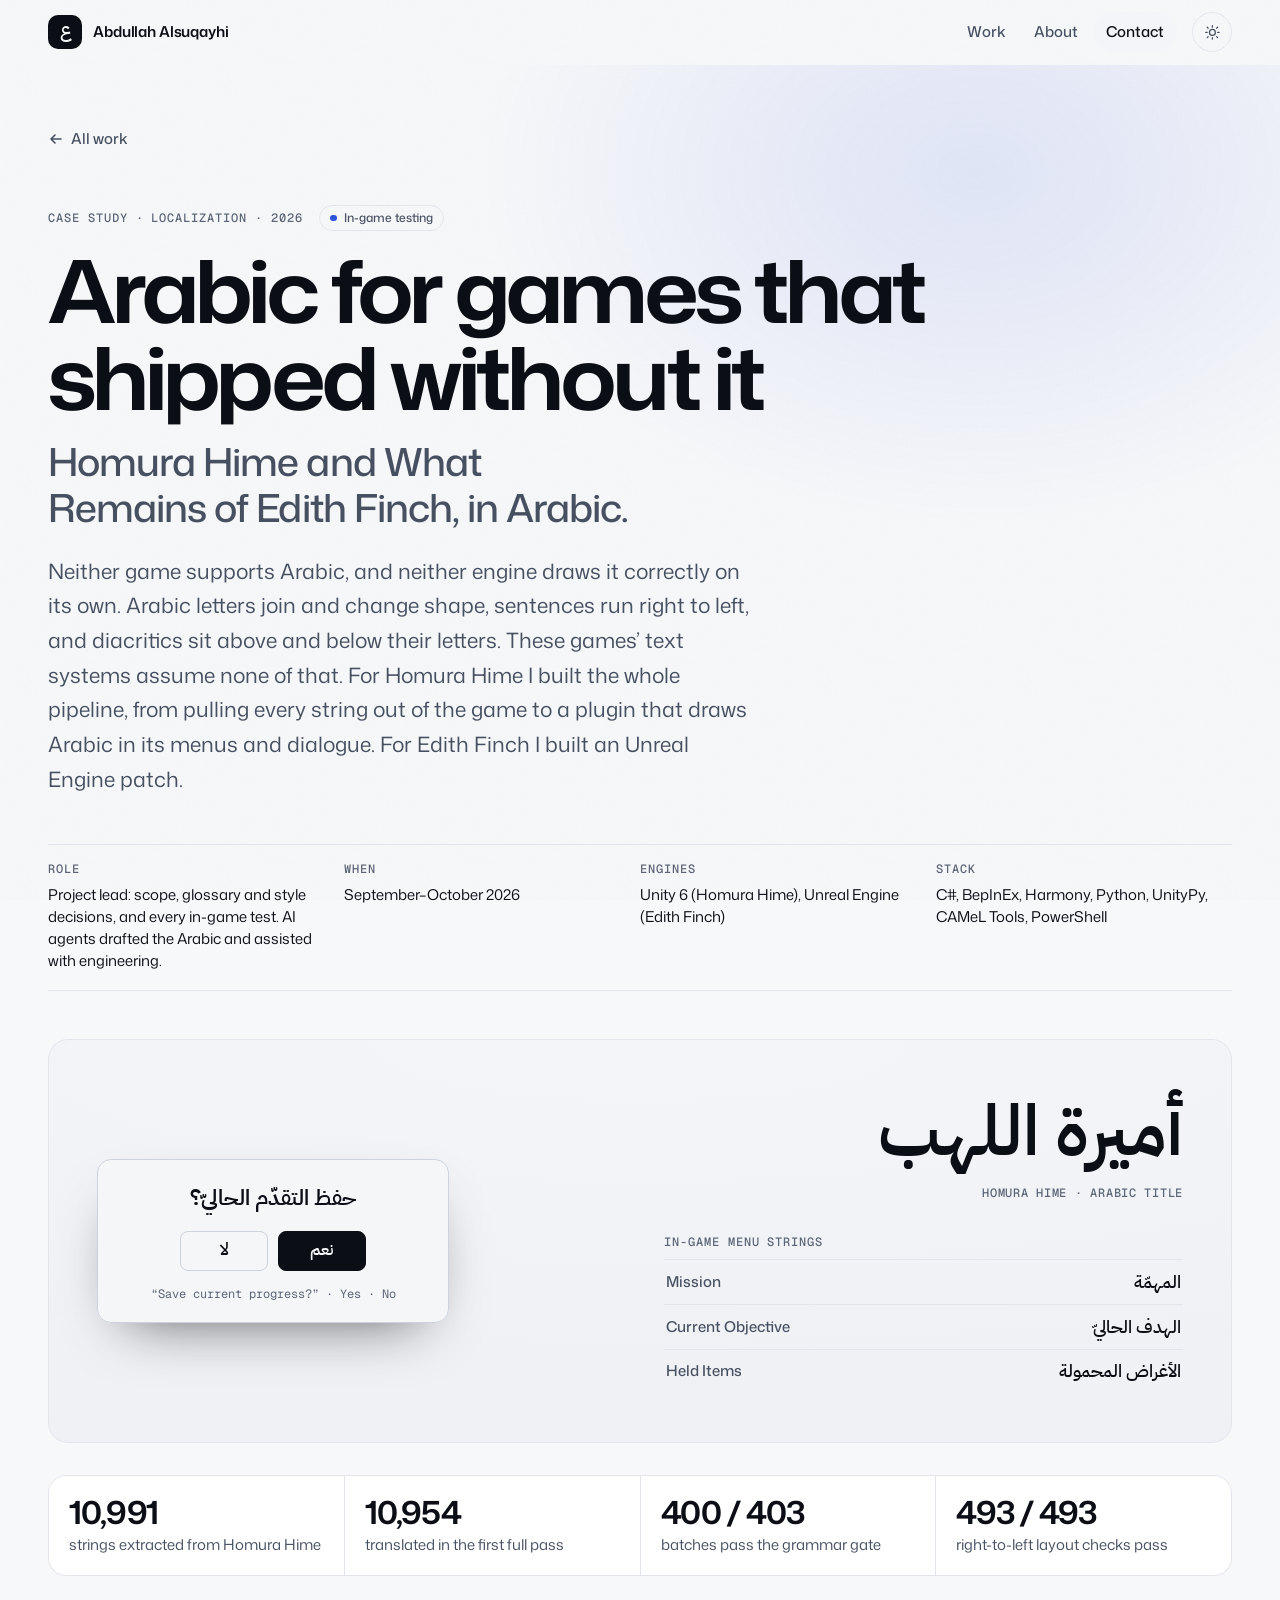
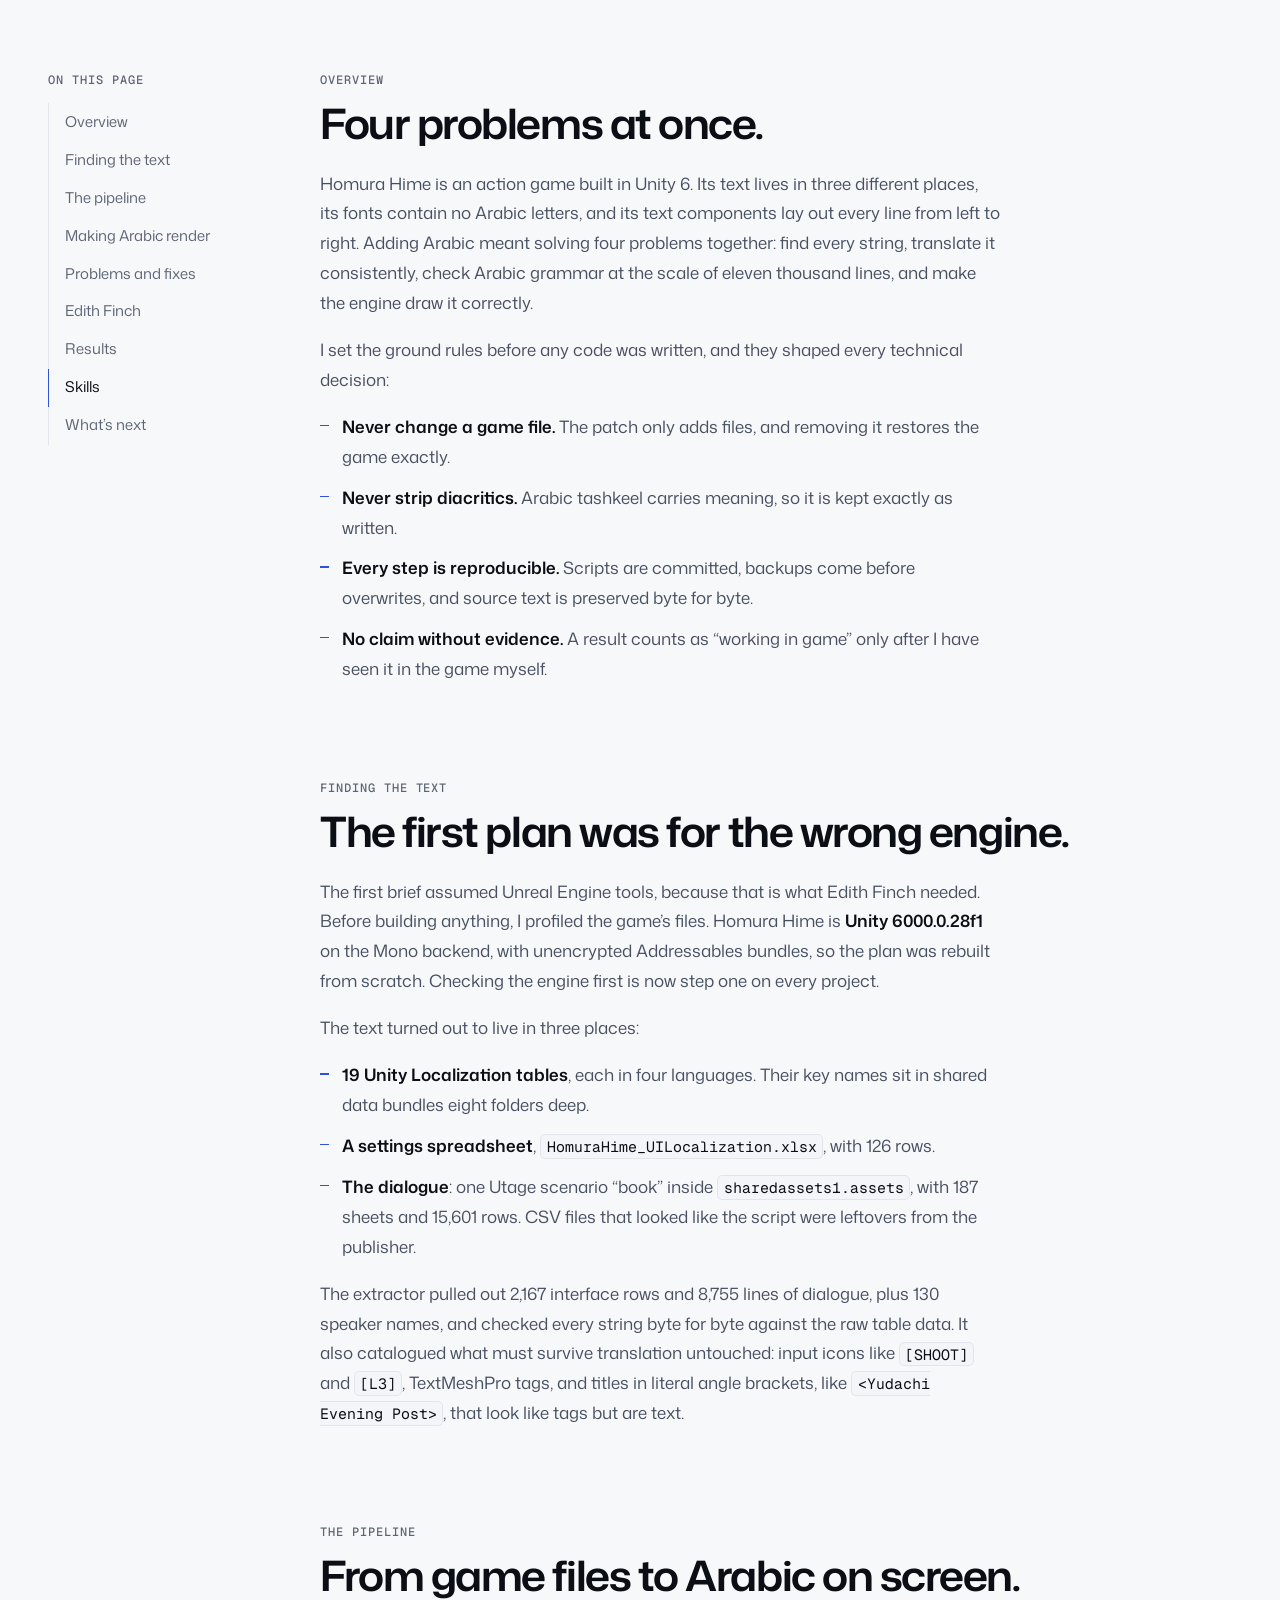
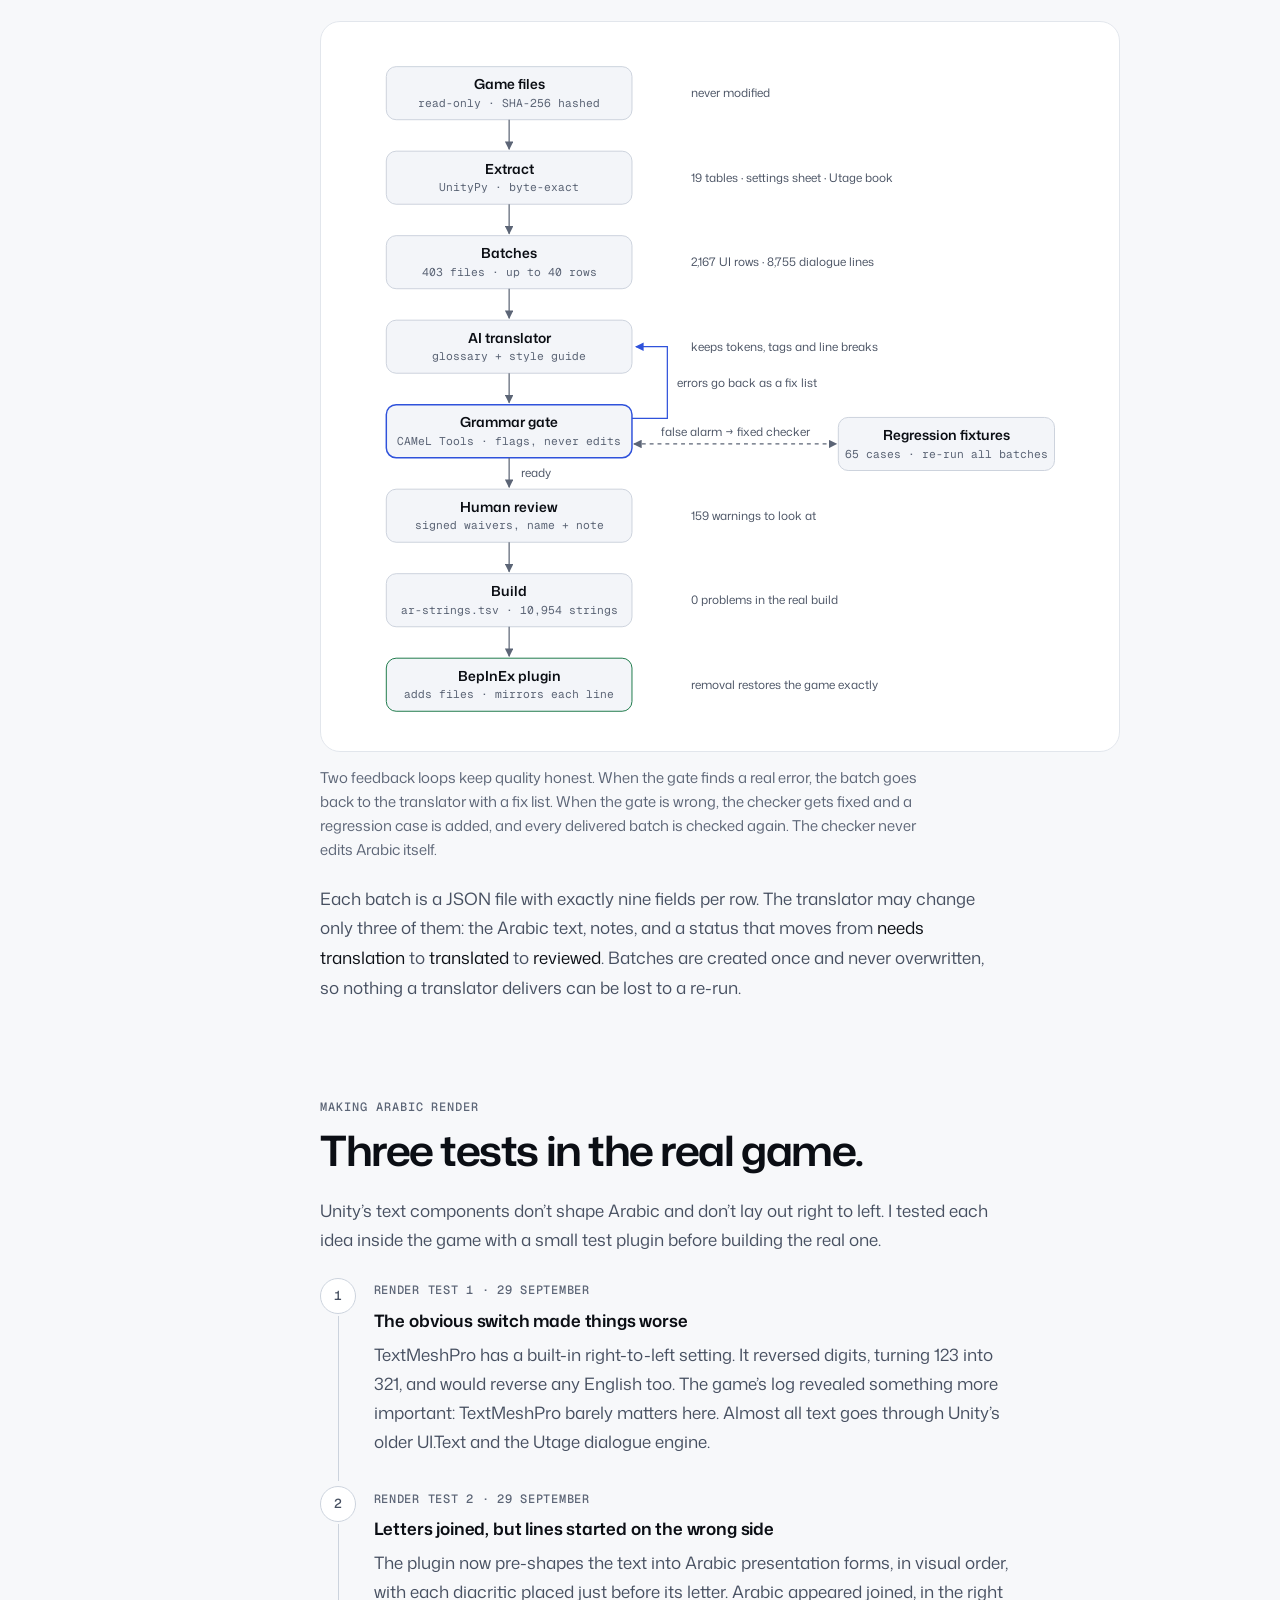
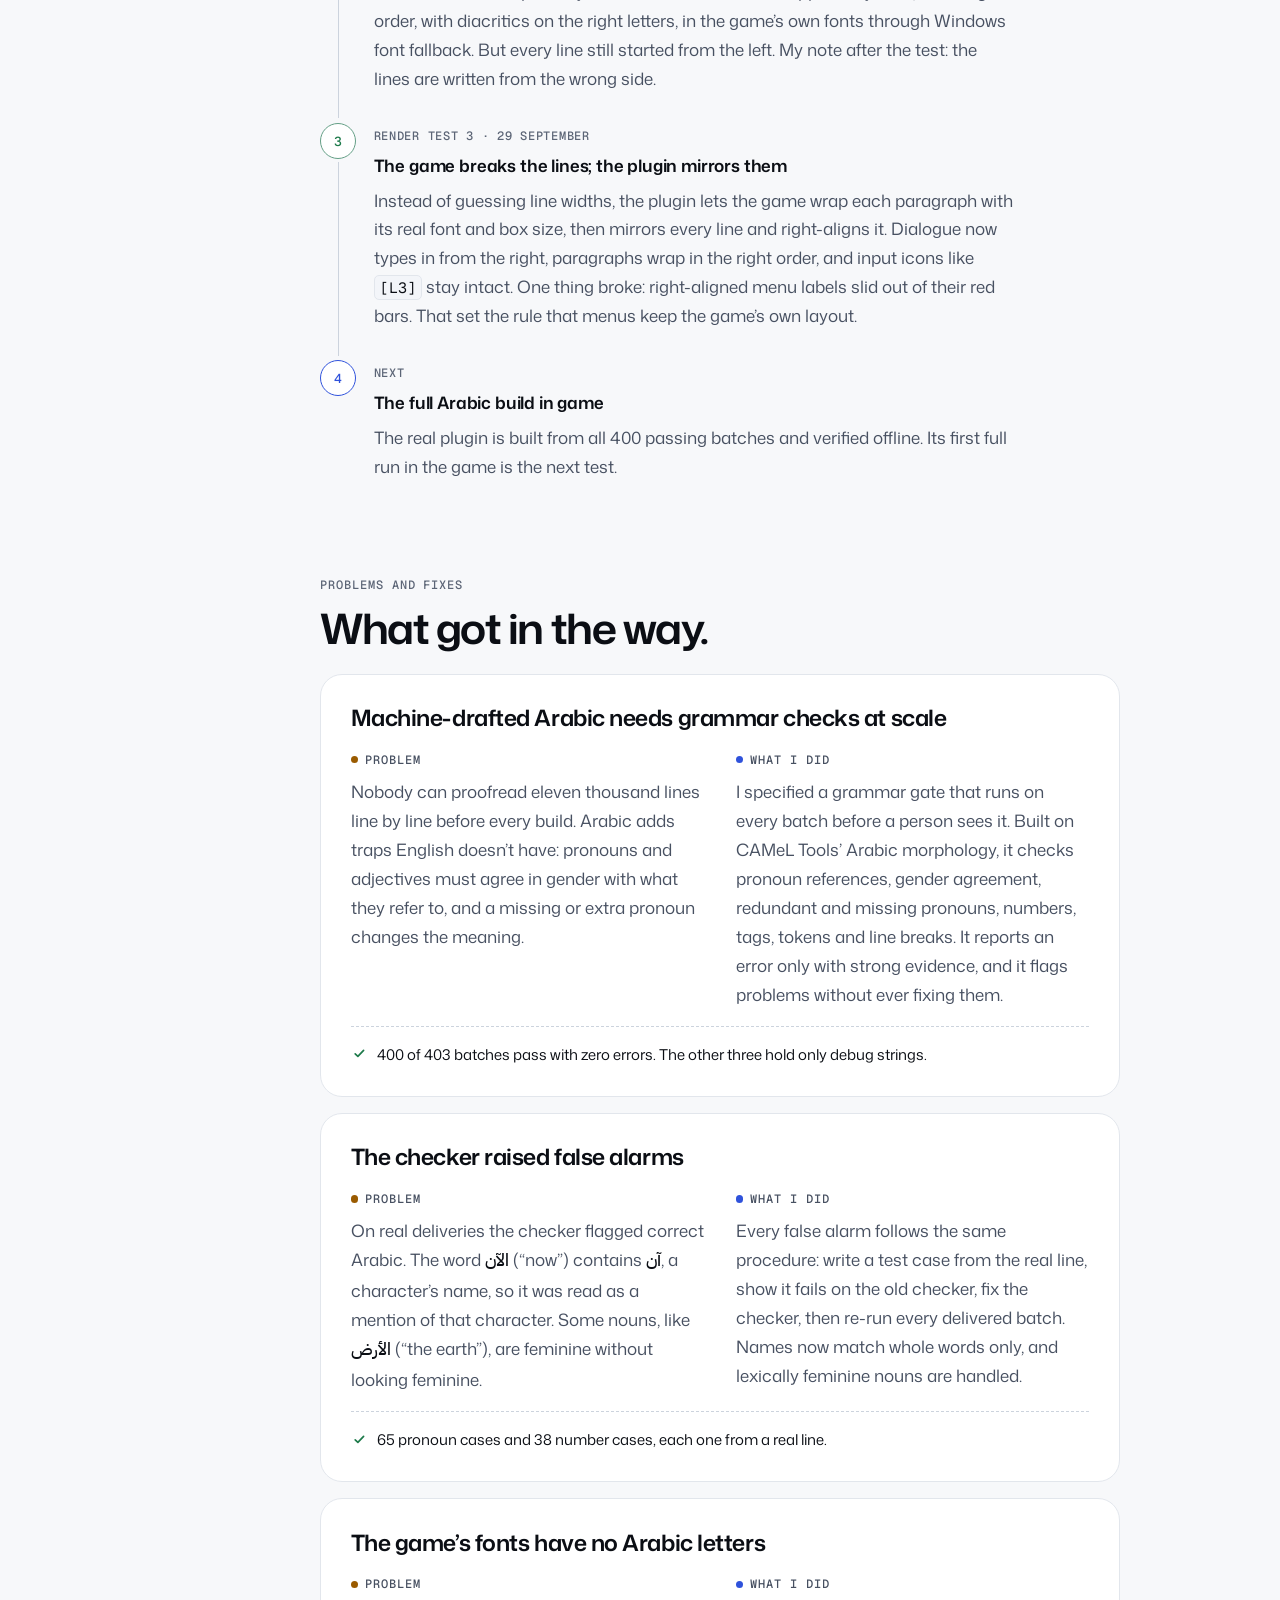
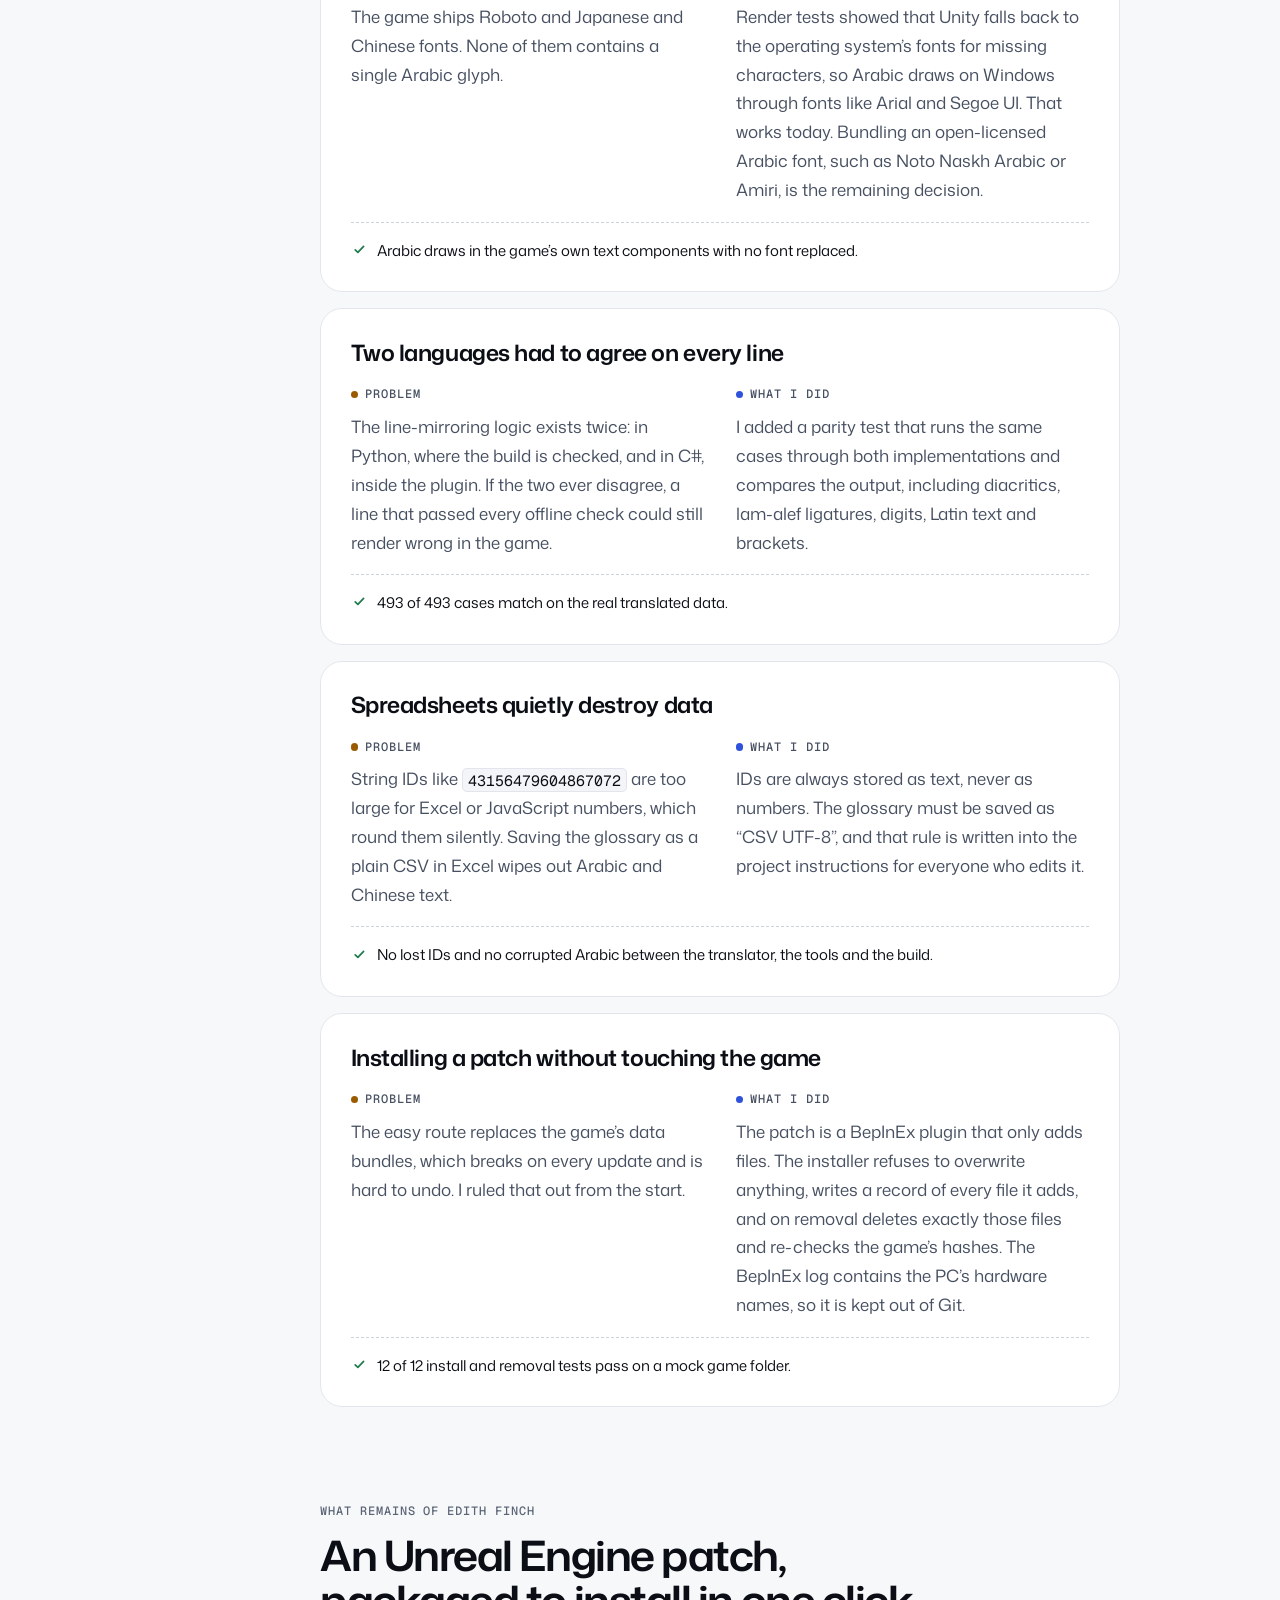
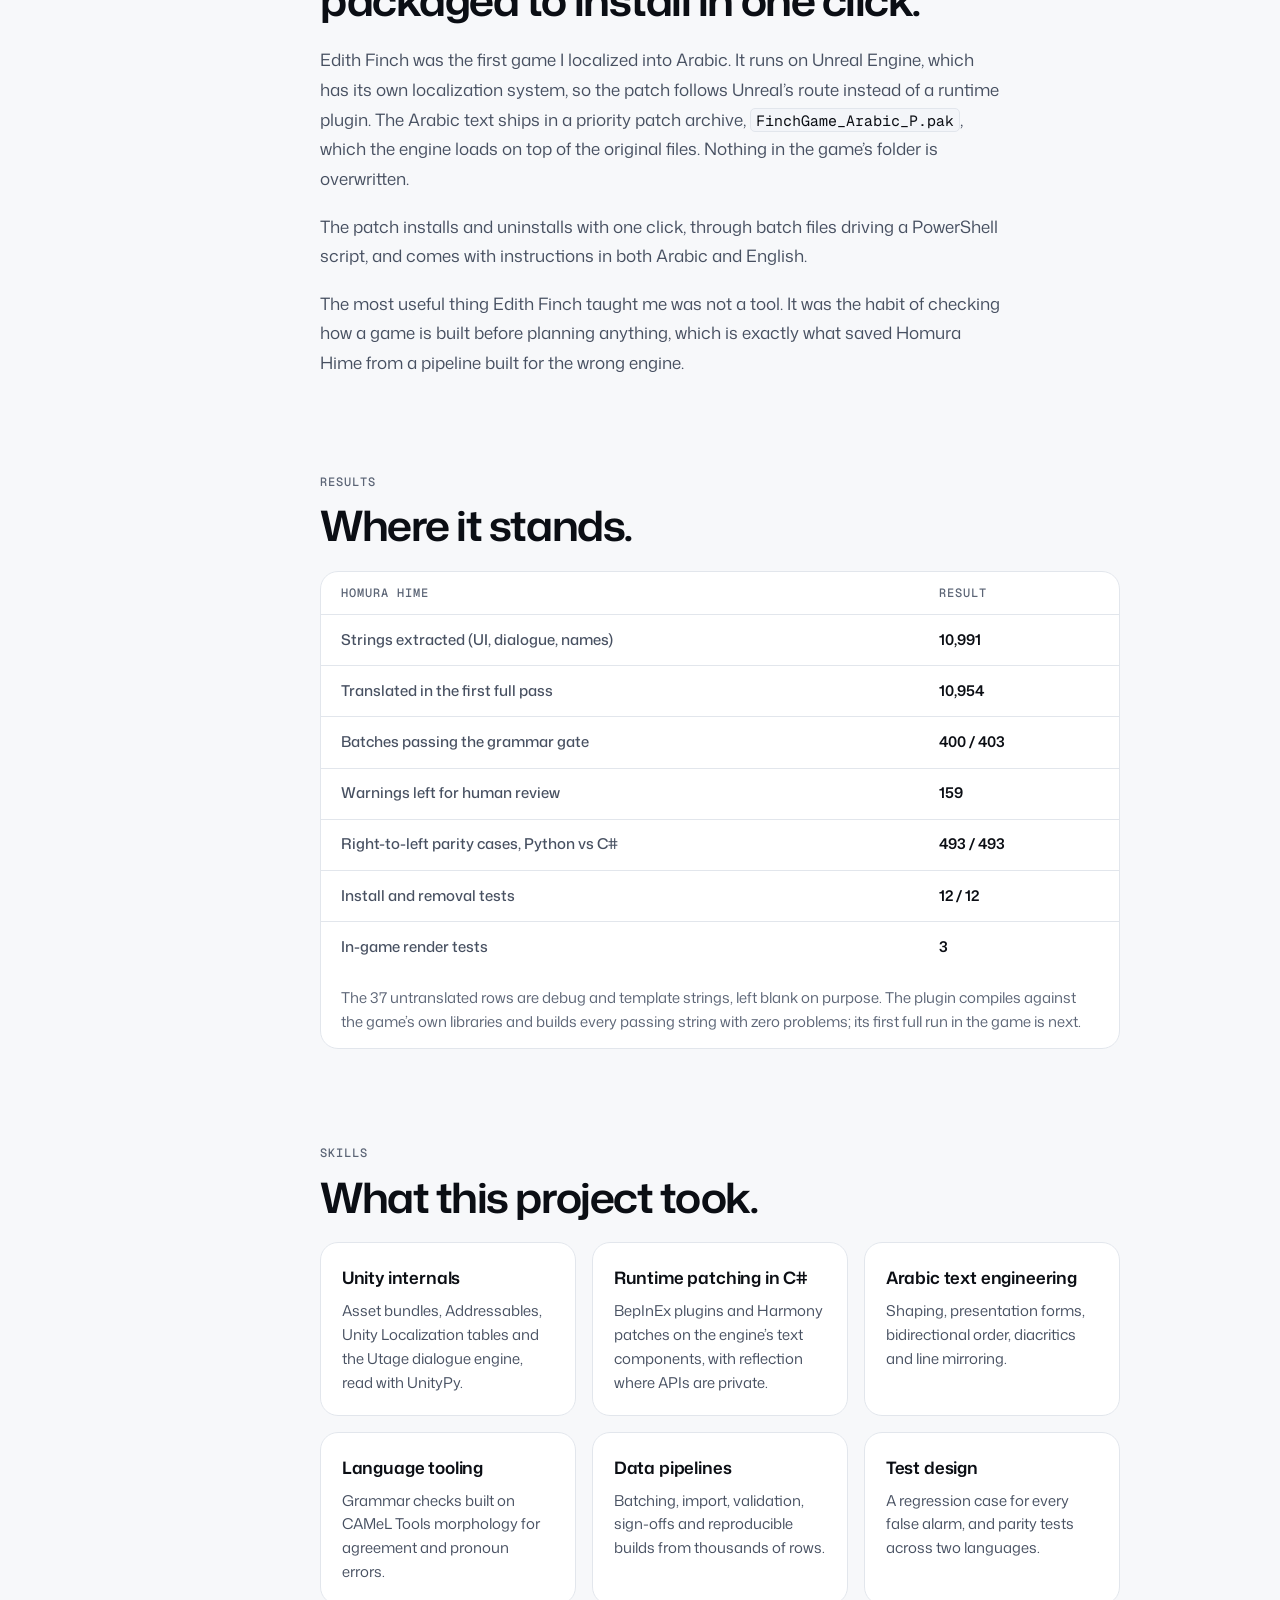
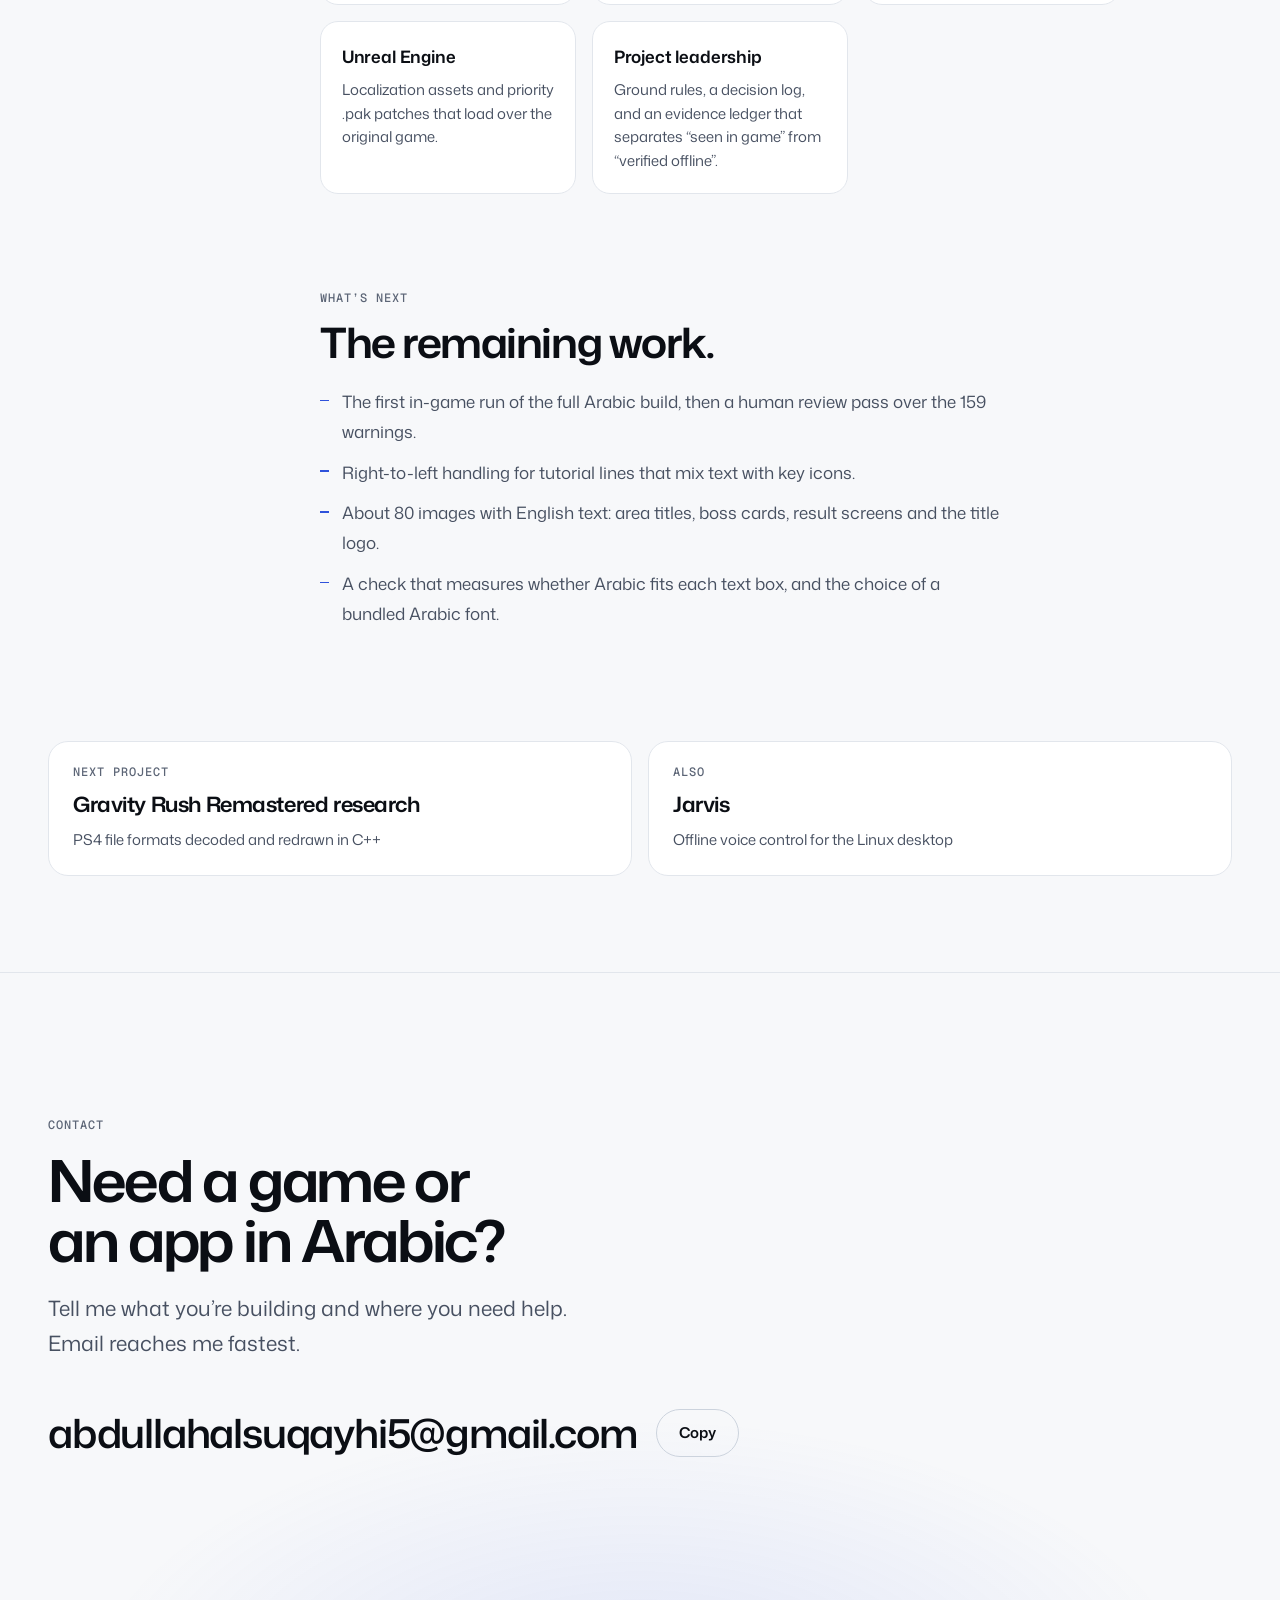
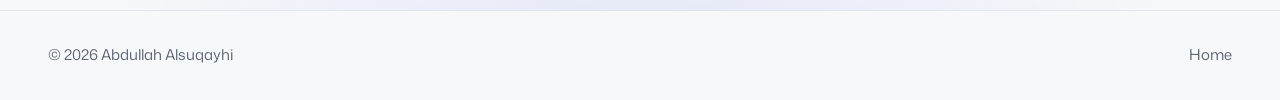
==== arabic-localization/index.html @ 67ed490a "Add case-study pages and shared assets Full case studies for Jarvis, Arabic localization (Homura Him" ====
<!doctype html>
<html lang="en">
<head>
<meta charset="utf-8">
<meta name="viewport" content="width=device-width, initial-scale=1, viewport-fit=cover">
<title>Arabic Game Localization · Abdullah Alsuqayhi</title>
<meta name="description" content="Case study: adding Arabic to Homura Hime (Unity 6) and What Remains of Edith Finch (Unreal Engine). Extraction, an Arabic grammar checker, right-to-left rendering and safe installers.">
<link rel="canonical" href="https://abdullaho21.github.io/arabic-localization/">
<meta property="og:type" content="article">
<meta property="og:site_name" content="Abdullah Alsuqayhi">
<meta property="og:url" content="https://abdullaho21.github.io/arabic-localization/">
<meta property="og:title" content="Arabic for games that shipped without it">
<meta property="og:description" content="A case study by Abdullah Alsuqayhi: 10,991 strings, an Arabic grammar gate, and three in-game render tests to make Unity draw Arabic right.">
<meta property="og:image" content="https://abdullaho21.github.io/assets/og.png">
<meta name="twitter:card" content="summary_large_image">
<meta name="color-scheme" content="dark light">
<meta name="theme-color" content="#08090c" media="(prefers-color-scheme: dark)">
<meta name="theme-color" content="#f7f8fa" media="(prefers-color-scheme: light)">
<link rel="icon" href="../assets/favicon.png" type="image/png" sizes="64x64">
<link rel="apple-touch-icon" href="../assets/apple-touch-icon.png">
<script>try{var t=localStorage.getItem("theme");if(t==="light"||t==="dark")document.documentElement.dataset.theme=t}catch(e){}document.documentElement.classList.add("js");if(!matchMedia("(prefers-reduced-motion: reduce)").matches)document.documentElement.classList.add("motion")</script>
<link rel="preconnect" href="https://fonts.googleapis.com">
<link rel="preconnect" href="https://fonts.gstatic.com" crossorigin>
<link rel="stylesheet" href="https://fonts.googleapis.com/css2?family=Mona+Sans:wdth,wght@100..112,400..700&family=Geist+Mono:wght@400..500&family=IBM+Plex+Sans+Arabic:wght@500;600&display=swap">
<link rel="stylesheet" href="../assets/site.css">
<script src="../assets/site.js" defer></script>
</head>
<body>
<a class="skip" href="#main">Skip to content</a>

<header class="nav" id="nav">
  <div class="wrap nav-in">
    <a class="brand" href="../" aria-label="Abdullah Alsuqayhi, home"><span class="mark" aria-hidden="true">ع</span><span class="brand-name">Abdullah Alsuqayhi</span></a>
    <nav aria-label="Primary">
      <ul class="nav-links">
        <li><a href="../#work">Work</a></li>
        <li><a href="../#about">About</a></li>
        <li><a href="#contact">Contact</a></li>
      </ul>
    </nav>
    <button class="icon-btn" id="theme" type="button" aria-label="Switch theme">
      <svg class="moon" viewBox="0 0 24 24" aria-hidden="true"><path fill="none" stroke="currentColor" stroke-width="1.8" stroke-linecap="round" stroke-linejoin="round" d="M20.5 14.2A8.5 8.5 0 0 1 9.8 3.5a8.5 8.5 0 1 0 10.7 10.7z"/></svg>
      <svg class="sun" viewBox="0 0 24 24" aria-hidden="true"><g fill="none" stroke="currentColor" stroke-width="1.8" stroke-linecap="round"><circle cx="12" cy="12" r="4.2"/><path d="M12 2.5v2M12 19.5v2M4.6 4.6l1.4 1.4M18 18l1.4 1.4M2.5 12h2M19.5 12h2M4.6 19.4 6 18M18 6l1.4-1.4"/></g></svg>
    </button>
  </div>
</header>

<main id="main" tabindex="-1">
  <article>
    <header class="cs-hero">
      <div class="wrap">
        <a class="back rise" style="--d:0" href="../#work"><svg viewBox="0 0 16 16" aria-hidden="true"><path fill="none" stroke="currentColor" stroke-width="1.6" stroke-linecap="round" stroke-linejoin="round" d="M13 8H3M7 4 3 8l4 4"/></svg>All work</a>
        <div class="cs-kicker rise" style="--d:1"><p class="eyebrow">Case study · Localization · 2026</p><span class="status testing"><i></i>In-game testing</span></div>
        <h1 class="rise" style="--d:1">Arabic for games that shipped without it</h1>
        <p class="cs-sub rise" style="--d:2">Homura Hime and What Remains of Edith Finch, in Arabic.</p>
        <p class="cs-lede rise" style="--d:3">Neither game supports Arabic, and neither engine draws it correctly on its own. Arabic letters join and change shape, sentences run right to left, and diacritics sit above and below their letters. These games’ text systems assume none of that. For Homura Hime I built the whole pipeline, from pulling every string out of the game to a plugin that draws Arabic in its menus and dialogue. For Edith Finch I built an Unreal Engine patch.</p>
        <dl class="cs-meta rise" style="--d:4">
          <div><dt class="eyebrow">Role</dt><dd>Project lead: scope, glossary and style decisions, and every in-game test. AI agents drafted the Arabic and assisted with engineering.</dd></div>
          <div><dt class="eyebrow">When</dt><dd>September–October 2026</dd></div>
          <div><dt class="eyebrow">Engines</dt><dd>Unity 6 (Homura Hime), Unreal Engine (Edith Finch)</dd></div>
          <div><dt class="eyebrow">Stack</dt><dd>C#, BepInEx, Harmony, Python, UnityPy, CAMeL Tools, PowerShell</dd></div>
        </dl>
      </div>
    </header>

    <div class="wrap cs-visual reveal">
      <div class="media media-ar">
        <div class="ar-title">
          <p class="ar" lang="ar" dir="rtl">أميرة اللهب</p>
          <p class="en">Homura Hime · Arabic title</p>
        </div>
        <div class="dialog">
          <p class="q" lang="ar" dir="rtl">حفظ التقدّم الحاليّ؟</p>
          <div class="btns" lang="ar" dir="rtl"><span>نعم</span><span>لا</span></div>
          <p class="src">“Save current progress?” · Yes · No</p>
        </div>
        <table class="pairs">
          <caption>In-game menu strings</caption>
          <tbody>
            <tr><th scope="row">Mission</th><td lang="ar" dir="rtl">المهمّة</td></tr>
            <tr><th scope="row">Current Objective</th><td lang="ar" dir="rtl">الهدف الحاليّ</td></tr>
            <tr><th scope="row">Held Items</th><td lang="ar" dir="rtl">الأغراض المحمولة</td></tr>
          </tbody>
        </table>
      </div>
      <div class="kpis">
        <div><b>10,991</b><span>strings extracted from Homura Hime</span></div>
        <div><b>10,954</b><span>translated in the first full pass</span></div>
        <div><b>400 / 403</b><span>batches pass the grammar gate</span></div>
        <div><b>493 / 493</b><span>right-to-left layout checks pass</span></div>
      </div>
    </div>

    <div class="wrap cs-layout">
      <nav class="toc" aria-label="On this page">
        <p class="eyebrow">On this page</p>
        <ol>
          <li><a href="#overview">Overview</a></li>
          <li><a href="#text">Finding the text</a></li>
          <li><a href="#pipeline">The pipeline</a></li>
          <li><a href="#rendering">Making Arabic render</a></li>
          <li><a href="#problems">Problems and fixes</a></li>
          <li><a href="#edith-finch">Edith Finch</a></li>
          <li><a href="#results">Results</a></li>
          <li><a href="#skills">Skills</a></li>
          <li><a href="#next">What’s next</a></li>
        </ol>
      </nav>

      <div class="cs-content">
        <section class="cs-section reveal" id="overview" aria-labelledby="overview-h">
          <p class="eyebrow">Overview</p>
          <h2 id="overview-h">Four problems at once.</h2>
          <div class="prose">
            <p>Homura Hime is an action game built in Unity 6. Its text lives in three different places, its fonts contain no Arabic letters, and its text components lay out every line from left to right. Adding Arabic meant solving four problems together: find every string, translate it consistently, check Arabic grammar at the scale of eleven thousand lines, and make the engine draw it correctly.</p>
            <p>I set the ground rules before any code was written, and they shaped every technical decision:</p>
            <ul class="points">
              <li><strong>Never change a game file.</strong> The patch only adds files, and removing it restores the game exactly.</li>
              <li><strong>Never strip diacritics.</strong> Arabic tashkeel carries meaning, so it is kept exactly as written.</li>
              <li><strong>Every step is reproducible.</strong> Scripts are committed, backups come before overwrites, and source text is preserved byte for byte.</li>
              <li><strong>No claim without evidence.</strong> A result counts as “working in game” only after I have seen it in the game myself.</li>
            </ul>
          </div>
        </section>

        <section class="cs-section reveal" id="text" aria-labelledby="text-h">
          <p class="eyebrow">Finding the text</p>
          <h2 id="text-h">The first plan was for the wrong engine.</h2>
          <div class="prose">
            <p>The first brief assumed Unreal Engine tools, because that is what Edith Finch needed. Before building anything, I profiled the game’s files. Homura Hime is <strong>Unity 6000.0.28f1</strong> on the Mono backend, with unencrypted Addressables bundles, so the plan was rebuilt from scratch. Checking the engine first is now step one on every project.</p>
            <p>The text turned out to live in three places:</p>
            <ul class="points">
              <li><strong>19 Unity Localization tables</strong>, each in four languages. Their key names sit in shared data bundles eight folders deep.</li>
              <li><strong>A settings spreadsheet</strong>, <code>HomuraHime_UILocalization.xlsx</code>, with 126 rows.</li>
              <li><strong>The dialogue</strong>: one Utage scenario “book” inside <code>sharedassets1.assets</code>, with 187 sheets and 15,601 rows. CSV files that looked like the script were leftovers from the publisher.</li>
            </ul>
            <p>The extractor pulled out 2,167 interface rows and 8,755 lines of dialogue, plus 130 speaker names, and checked every string byte for byte against the raw table data. It also catalogued what must survive translation untouched: input icons like <code>[SHOOT]</code> and <code>[L3]</code>, TextMeshPro tags, and titles in literal angle brackets, like <code>&lt;Yudachi Evening Post&gt;</code>, that look like tags but are text.</p>
          </div>
        </section>

        <section class="cs-section reveal" id="pipeline" aria-labelledby="pipeline-h">
          <p class="eyebrow">The pipeline</p>
          <h2 id="pipeline-h">From game files to Arabic on screen.</h2>
          <figure class="diagram">
            <div class="diagram-box">
              <svg viewBox="0 0 760 690" role="img" aria-label="Localization pipeline. Read-only game files are extracted into 403 batches. An AI translator drafts the Arabic, then a grammar gate checks every batch. Errors go back to the translator as a fix list, and checker false alarms become new test fixtures. Batches that pass go to human review, then into the build, and a BepInEx plugin draws them in game without changing any game file.">
                <defs><marker id="loc-ah" viewBox="0 0 10 10" refX="9" refY="5" markerWidth="7" markerHeight="7" orient="auto-start-reverse"><path d="M0 0L10 5L0 10z" class="dg-head"/></marker><marker id="loc-ahh" viewBox="0 0 10 10" refX="9" refY="5" markerWidth="7" markerHeight="7" orient="auto-start-reverse"><path d="M0 0L10 5L0 10z" class="dg-head hot"/></marker></defs>

                <rect class="dg-box" x="40" y="20" width="250" height="54" rx="10"/>
                <text class="dg-t" x="165" y="43" text-anchor="middle">Game files</text>
                <text class="dg-s" x="165" y="61" text-anchor="middle">read-only · SHA-256 hashed</text>
                <text class="dg-l" x="350" y="51">never modified</text>
                <line class="dg-a" x1="165" y1="74" x2="165" y2="104" marker-end="url(#loc-ah)"/>

                <rect class="dg-box" x="40" y="106" width="250" height="54" rx="10"/>
                <text class="dg-t" x="165" y="129" text-anchor="middle">Extract</text>
                <text class="dg-s" x="165" y="147" text-anchor="middle">UnityPy · byte-exact</text>
                <text class="dg-l" x="350" y="137">19 tables · settings sheet · Utage book</text>
                <line class="dg-a" x1="165" y1="160" x2="165" y2="190" marker-end="url(#loc-ah)"/>

                <rect class="dg-box" x="40" y="192" width="250" height="54" rx="10"/>
                <text class="dg-t" x="165" y="215" text-anchor="middle">Batches</text>
                <text class="dg-s" x="165" y="233" text-anchor="middle">403 files · up to 40 rows</text>
                <text class="dg-l" x="350" y="223">2,167 UI rows · 8,755 dialogue lines</text>
                <line class="dg-a" x1="165" y1="246" x2="165" y2="276" marker-end="url(#loc-ah)"/>

                <rect class="dg-box" x="40" y="278" width="250" height="54" rx="10"/>
                <text class="dg-t" x="165" y="301" text-anchor="middle">AI translator</text>
                <text class="dg-s" x="165" y="319" text-anchor="middle">glossary + style guide</text>
                <text class="dg-l" x="350" y="309">keeps tokens, tags and line breaks</text>
                <line class="dg-a" x1="165" y1="332" x2="165" y2="362" marker-end="url(#loc-ah)"/>

                <rect class="dg-box hot" x="40" y="364" width="250" height="54" rx="10"/>
                <text class="dg-t" x="165" y="387" text-anchor="middle">Grammar gate</text>
                <text class="dg-s" x="165" y="405" text-anchor="middle">CAMeL Tools · flags, never edits</text>

                <path class="dg-a hot" d="M290 378H326V305H294" marker-end="url(#loc-ahh)"/>
                <text class="dg-l" x="336" y="346">errors go back as a fix list</text>

                <line class="dg-a dash" x1="292" y1="404" x2="498" y2="404" marker-start="url(#loc-ah)" marker-end="url(#loc-ah)"/>
                <text class="dg-l" x="395" y="396" text-anchor="middle">false alarm → fixed checker</text>
                <rect class="dg-box" x="500" y="377" width="220" height="54" rx="10"/>
                <text class="dg-t" x="610" y="400" text-anchor="middle">Regression fixtures</text>
                <text class="dg-s" x="610" y="418" text-anchor="middle">65 cases · re-run all batches</text>

                <line class="dg-a" x1="165" y1="418" x2="165" y2="448" marker-end="url(#loc-ah)"/>
                <text class="dg-l" x="177" y="438">ready</text>

                <rect class="dg-box" x="40" y="450" width="250" height="54" rx="10"/>
                <text class="dg-t" x="165" y="473" text-anchor="middle">Human review</text>
                <text class="dg-s" x="165" y="491" text-anchor="middle">signed waivers, name + note</text>
                <text class="dg-l" x="350" y="481">159 warnings to look at</text>
                <line class="dg-a" x1="165" y1="504" x2="165" y2="534" marker-end="url(#loc-ah)"/>

                <rect class="dg-box" x="40" y="536" width="250" height="54" rx="10"/>
                <text class="dg-t" x="165" y="559" text-anchor="middle">Build</text>
                <text class="dg-s" x="165" y="577" text-anchor="middle">ar-strings.tsv · 10,954 strings</text>
                <text class="dg-l" x="350" y="567">0 problems in the real build</text>
                <line class="dg-a" x1="165" y1="590" x2="165" y2="620" marker-end="url(#loc-ah)"/>

                <rect class="dg-box safe" x="40" y="622" width="250" height="54" rx="10"/>
                <text class="dg-t" x="165" y="645" text-anchor="middle">BepInEx plugin</text>
                <text class="dg-s" x="165" y="663" text-anchor="middle">adds files · mirrors each line</text>
                <text class="dg-l" x="350" y="653">removal restores the game exactly</text>
              </svg>
            </div>
            <figcaption>Two feedback loops keep quality honest. When the gate finds a real error, the batch goes back to the translator with a fix list. When the gate is wrong, the checker gets fixed and a regression case is added, and every delivered batch is checked again. The checker never edits Arabic itself.</figcaption>
          </figure>
          <div class="prose">
            <p>Each batch is a JSON file with exactly nine fields per row. The translator may change only three of them: the Arabic text, notes, and a status that moves from <em>needs translation</em> to <em>translated</em> to <em>reviewed</em>. Batches are created once and never overwritten, so nothing a translator delivers can be lost to a re-run.</p>
          </div>
        </section>

        <section class="cs-section reveal" id="rendering" aria-labelledby="rendering-h">
          <p class="eyebrow">Making Arabic render</p>
          <h2 id="rendering-h">Three tests in the real game.</h2>
          <div class="prose">
            <p>Unity’s text components don’t shape Arabic and don’t lay out right to left. I tested each idea inside the game with a small test plugin before building the real one.</p>
          </div>
          <ol class="steps">
            <li class="step">
              <span class="step-n" aria-hidden="true">1</span>
              <div class="step-body">
                <p class="when">Render test 1 · 29 September</p>
                <h3>The obvious switch made things worse</h3>
                <p>TextMeshPro has a built-in right-to-left setting. It reversed digits, turning 123 into 321, and would reverse any English too. The game’s log revealed something more important: TextMeshPro barely matters here. Almost all text goes through Unity’s older UI.Text and the Utage dialogue engine.</p>
              </div>
            </li>
            <li class="step">
              <span class="step-n" aria-hidden="true">2</span>
              <div class="step-body">
                <p class="when">Render test 2 · 29 September</p>
                <h3>Letters joined, but lines started on the wrong side</h3>
                <p>The plugin now pre-shapes the text into Arabic presentation forms, in visual order, with each diacritic placed just before its letter. Arabic appeared joined, in the right order, with diacritics on the right letters, in the game’s own fonts through Windows font fallback. But every line still started from the left. My note after the test: the lines are written from the wrong side.</p>
              </div>
            </li>
            <li class="step ok">
              <span class="step-n" aria-hidden="true">3</span>
              <div class="step-body">
                <p class="when">Render test 3 · 29 September</p>
                <h3>The game breaks the lines; the plugin mirrors them</h3>
                <p>Instead of guessing line widths, the plugin lets the game wrap each paragraph with its real font and box size, then mirrors every line and right-aligns it. Dialogue now types in from the right, paragraphs wrap in the right order, and input icons like <code>[L3]</code> stay intact. One thing broke: right-aligned menu labels slid out of their red bars. That set the rule that menus keep the game’s own layout.</p>
              </div>
            </li>
            <li class="step now">
              <span class="step-n" aria-hidden="true">4</span>
              <div class="step-body">
                <p class="when">Next</p>
                <h3>The full Arabic build in game</h3>
                <p>The real plugin is built from all 400 passing batches and verified offline. Its first full run in the game is the next test.</p>
              </div>
            </li>
          </ol>
        </section>

        <section class="cs-section reveal" id="problems" aria-labelledby="problems-h">
          <p class="eyebrow">Problems and fixes</p>
          <h2 id="problems-h">What got in the way.</h2>
          <div class="challenges">
            <article class="challenge">
              <h3>Machine-drafted Arabic needs grammar checks at scale</h3>
              <div class="pf">
                <div><p class="tag">Problem</p><p>Nobody can proofread eleven thousand lines line by line before every build. Arabic adds traps English doesn’t have: pronouns and adjectives must agree in gender with what they refer to, and a missing or extra pronoun changes the meaning.</p></div>
                <div><p class="tag fix">What I did</p><p>I specified a grammar gate that runs on every batch before a person sees it. Built on CAMeL Tools’ Arabic morphology, it checks pronoun references, gender agreement, redundant and missing pronouns, numbers, tags, tokens and line breaks. It reports an error only with strong evidence, and it flags problems without ever fixing them.</p></div>
              </div>
              <p class="result"><svg viewBox="0 0 20 20" aria-hidden="true"><path fill="none" stroke="currentColor" stroke-width="2" stroke-linecap="round" stroke-linejoin="round" d="m5 10.5 3.2 3L15 6.5"/></svg>400 of 403 batches pass with zero errors. The other three hold only debug strings.</p>
            </article>

            <article class="challenge">
              <h3>The checker raised false alarms</h3>
              <div class="pf">
                <div><p class="tag">Problem</p><p>On real deliveries the checker flagged correct Arabic. The word <span class="ar-inline" lang="ar">الآن</span> (“now”) contains <span class="ar-inline" lang="ar">آن</span>, a character’s name, so it was read as a mention of that character. Some nouns, like <span class="ar-inline" lang="ar">الأرض</span> (“the earth”), are feminine without looking feminine.</p></div>
                <div><p class="tag fix">What I did</p><p>Every false alarm follows the same procedure: write a test case from the real line, show it fails on the old checker, fix the checker, then re-run every delivered batch. Names now match whole words only, and lexically feminine nouns are handled.</p></div>
              </div>
              <p class="result"><svg viewBox="0 0 20 20" aria-hidden="true"><path fill="none" stroke="currentColor" stroke-width="2" stroke-linecap="round" stroke-linejoin="round" d="m5 10.5 3.2 3L15 6.5"/></svg>65 pronoun cases and 38 number cases, each one from a real line.</p>
            </article>

            <article class="challenge">
              <h3>The game’s fonts have no Arabic letters</h3>
              <div class="pf">
                <div><p class="tag">Problem</p><p>The game ships Roboto and Japanese and Chinese fonts. None of them contains a single Arabic glyph.</p></div>
                <div><p class="tag fix">What I did</p><p>Render tests showed that Unity falls back to the operating system’s fonts for missing characters, so Arabic draws on Windows through fonts like Arial and Segoe UI. That works today. Bundling an open-licensed Arabic font, such as Noto Naskh Arabic or Amiri, is the remaining decision.</p></div>
              </div>
              <p class="result"><svg viewBox="0 0 20 20" aria-hidden="true"><path fill="none" stroke="currentColor" stroke-width="2" stroke-linecap="round" stroke-linejoin="round" d="m5 10.5 3.2 3L15 6.5"/></svg>Arabic draws in the game’s own text components with no font replaced.</p>
            </article>

            <article class="challenge">
              <h3>Two languages had to agree on every line</h3>
              <div class="pf">
                <div><p class="tag">Problem</p><p>The line-mirroring logic exists twice: in Python, where the build is checked, and in C#, inside the plugin. If the two ever disagree, a line that passed every offline check could still render wrong in the game.</p></div>
                <div><p class="tag fix">What I did</p><p>I added a parity test that runs the same cases through both implementations and compares the output, including diacritics, lam-alef ligatures, digits, Latin text and brackets.</p></div>
              </div>
              <p class="result"><svg viewBox="0 0 20 20" aria-hidden="true"><path fill="none" stroke="currentColor" stroke-width="2" stroke-linecap="round" stroke-linejoin="round" d="m5 10.5 3.2 3L15 6.5"/></svg>493 of 493 cases match on the real translated data.</p>
            </article>

            <article class="challenge">
              <h3>Spreadsheets quietly destroy data</h3>
              <div class="pf">
                <div><p class="tag">Problem</p><p>String IDs like <code>43156479604867072</code> are too large for Excel or JavaScript numbers, which round them silently. Saving the glossary as a plain CSV in Excel wipes out Arabic and Chinese text.</p></div>
                <div><p class="tag fix">What I did</p><p>IDs are always stored as text, never as numbers. The glossary must be saved as “CSV UTF-8”, and that rule is written into the project instructions for everyone who edits it.</p></div>
              </div>
              <p class="result"><svg viewBox="0 0 20 20" aria-hidden="true"><path fill="none" stroke="currentColor" stroke-width="2" stroke-linecap="round" stroke-linejoin="round" d="m5 10.5 3.2 3L15 6.5"/></svg>No lost IDs and no corrupted Arabic between the translator, the tools and the build.</p>
            </article>

            <article class="challenge">
              <h3>Installing a patch without touching the game</h3>
              <div class="pf">
                <div><p class="tag">Problem</p><p>The easy route replaces the game’s data bundles, which breaks on every update and is hard to undo. I ruled that out from the start.</p></div>
                <div><p class="tag fix">What I did</p><p>The patch is a BepInEx plugin that only adds files. The installer refuses to overwrite anything, writes a record of every file it adds, and on removal deletes exactly those files and re-checks the game’s hashes. The BepInEx log contains the PC’s hardware names, so it is kept out of Git.</p></div>
              </div>
              <p class="result"><svg viewBox="0 0 20 20" aria-hidden="true"><path fill="none" stroke="currentColor" stroke-width="2" stroke-linecap="round" stroke-linejoin="round" d="m5 10.5 3.2 3L15 6.5"/></svg>12 of 12 install and removal tests pass on a mock game folder.</p>
            </article>
          </div>
        </section>

        <section class="cs-section reveal" id="edith-finch" aria-labelledby="edith-h">
          <p class="eyebrow">What Remains of Edith Finch</p>
          <h2 id="edith-h">An Unreal Engine patch, packaged to install in one click.</h2>
          <div class="prose">
            <p>Edith Finch was the first game I localized into Arabic. It runs on Unreal Engine, which has its own localization system, so the patch follows Unreal’s route instead of a runtime plugin. The Arabic text ships in a priority patch archive, <code>FinchGame_Arabic_P.pak</code>, which the engine loads on top of the original files. Nothing in the game’s folder is overwritten.</p>
            <p>The patch installs and uninstalls with one click, through batch files driving a PowerShell script, and comes with instructions in both Arabic and English.</p>
            <p>The most useful thing Edith Finch taught me was not a tool. It was the habit of checking how a game is built before planning anything, which is exactly what saved Homura Hime from a pipeline built for the wrong engine.</p>
          </div>
        </section>

        <section class="cs-section reveal" id="results" aria-labelledby="results-h">
          <p class="eyebrow">Results</p>
          <h2 id="results-h">Where it stands.</h2>
          <div class="table-wrap">
            <table class="data">
              <thead><tr><th scope="col">Homura Hime</th><th scope="col">Result</th></tr></thead>
              <tbody>
                <tr><th scope="row">Strings extracted (UI, dialogue, names)</th><td>10,991</td></tr>
                <tr><th scope="row">Translated in the first full pass</th><td>10,954</td></tr>
                <tr><th scope="row">Batches passing the grammar gate</th><td>400 / 403</td></tr>
                <tr><th scope="row">Warnings left for human review</th><td>159</td></tr>
                <tr><th scope="row">Right-to-left parity cases, Python vs C#</th><td>493 / 493</td></tr>
                <tr><th scope="row">Install and removal tests</th><td>12 / 12</td></tr>
                <tr><th scope="row">In-game render tests</th><td>3</td></tr>
              </tbody>
              <caption>The 37 untranslated rows are debug and template strings, left blank on purpose. The plugin compiles against the game’s own libraries and builds every passing string with zero problems; its first full run in the game is next.</caption>
            </table>
          </div>
        </section>

        <section class="cs-section reveal" id="skills" aria-labelledby="skills-h">
          <p class="eyebrow">Skills</p>
          <h2 id="skills-h">What this project took.</h2>
          <div class="skills-grid">
            <div class="skill"><h3>Unity internals</h3><p>Asset bundles, Addressables, Unity Localization tables and the Utage dialogue engine, read with UnityPy.</p></div>
            <div class="skill"><h3>Runtime patching in C#</h3><p>BepInEx plugins and Harmony patches on the engine’s text components, with reflection where APIs are private.</p></div>
            <div class="skill"><h3>Arabic text engineering</h3><p>Shaping, presentation forms, bidirectional order, diacritics and line mirroring.</p></div>
            <div class="skill"><h3>Language tooling</h3><p>Grammar checks built on CAMeL Tools morphology for agreement and pronoun errors.</p></div>
            <div class="skill"><h3>Data pipelines</h3><p>Batching, import, validation, sign-offs and reproducible builds from thousands of rows.</p></div>
            <div class="skill"><h3>Test design</h3><p>A regression case for every false alarm, and parity tests across two languages.</p></div>
            <div class="skill"><h3>Unreal Engine</h3><p>Localization assets and priority .pak patches that load over the original game.</p></div>
            <div class="skill"><h3>Project leadership</h3><p>Ground rules, a decision log, and an evidence ledger that separates “seen in game” from “verified offline”.</p></div>
          </div>
        </section>

        <section class="cs-section reveal" id="next" aria-labelledby="next-h">
          <p class="eyebrow">What’s next</p>
          <h2 id="next-h">The remaining work.</h2>
          <div class="prose">
            <ul class="points">
              <li>The first in-game run of the full Arabic build, then a human review pass over the 159 warnings.</li>
              <li>Right-to-left handling for tutorial lines that mix text with key icons.</li>
              <li>About 80 images with English text: area titles, boss cards, result screens and the title logo.</li>
              <li>A check that measures whether Arabic fits each text box, and the choice of a bundled Arabic font.</li>
            </ul>
          </div>
        </section>
      </div>
    </div>
  </article>

  <nav class="wrap more" aria-label="More projects">
    <a href="../gravity-rush/"><span class="eyebrow">Next project</span><b>Gravity Rush Remastered research</b><span>PS4 file formats decoded and redrawn in <span class="nw">C++</span></span></a>
    <a href="../jarvis/"><span class="eyebrow">Also</span><b>Jarvis</b><span>Offline voice control for the Linux desktop</span></a>
  </nav>

  <section class="contact" id="contact" aria-labelledby="contact-h">
    <div class="wrap reveal">
      <p class="eyebrow">Contact</p>
      <h2 class="h2" id="contact-h">Need a game or an app in Arabic?</h2>
      <p class="contact-lede">Tell me what you’re building and where you need help. Email reaches me fastest.</p>
      <div class="email-row">
        <a class="email" id="email" href="mailto:abdullahalsuqayhi5@gmail.com">abdullahalsuqayhi5@gmail.com</a>
        <button class="btn" id="copy" type="button"><span id="copy-label">Copy</span><span class="sr-only"> email address</span></button>
      </div>
      <span class="sr-only" id="live" aria-live="polite"></span>
    </div>
  </section>
</main>

<footer class="footer">
  <div class="wrap">
    <p>© <span id="year">2026</span> Abdullah Alsuqayhi</p>
    <a href="../">Home</a>
  </div>
</footer>
</body>
</html>
---- assets/site.css ----
/* Fallbacks sized to Mona Sans's measured advance widths, so text keeps its line breaks while the web font loads */
@font-face{font-family:"Mona Fallback";src:local("Arial"),local("Liberation Sans"),local("Arimo"),local("Helvetica");font-weight:300 550;font-stretch:100%;size-adjust:104.5%}
@font-face{font-family:"Mona Fallback";src:local("Arial Bold"),local("Liberation Sans Bold"),local("Arimo Bold"),local("Helvetica Bold");font-weight:551 800;font-stretch:100%;size-adjust:100.6%}
@font-face{font-family:"Mona Fallback";src:local("Arial Bold"),local("Liberation Sans Bold"),local("Arimo Bold"),local("Helvetica Bold");font-weight:551 800;font-stretch:106%;size-adjust:103.4%}
@font-face{font-family:"Mona Fallback";src:local("Arial Bold"),local("Liberation Sans Bold"),local("Arimo Bold"),local("Helvetica Bold");font-weight:551 800;font-stretch:108%;size-adjust:104.2%}
@font-face{font-family:"Mona Fallback";src:local("Arial Bold"),local("Liberation Sans Bold"),local("Arimo Bold"),local("Helvetica Bold");font-weight:551 800;font-stretch:112%;size-adjust:106.2%}
@font-face{font-family:"Geist Mono Fallback";src:local("Menlo"),local("DejaVu Sans Mono"),local("Liberation Mono"),local("Courier New");size-adjust:100%}

/* Layout: a type-led hero, then wide cards whose panels show real evidence. Case-study pages add a
   sticky contents rail and problem/fix cards. Hairline rules, one cool accent, the Arabic ع as identity. */
:root{
  color-scheme:dark;
  --bg:#08090c;
  --bg-2:#0c0e12;
  --card:#101318;
  --card-2:#161a21;
  --line:#1d222b;
  --line-2:#2c333f;
  --fg:#eef1f6;
  --fg-2:#a7afbd;
  --fg-3:#8a93a3;
  --accent:#8aa3ff;
  --glow:rgba(110,140,255,.16);
  --btn-bg:#eef1f6;
  --btn-fg:#08090c;
  --ok:#7fd6a4;
  --warn:#f0b86e;
  --shadow:0 40px 90px -50px rgba(0,0,0,.85);

  --sans:"Mona Sans","Mona Fallback",system-ui,sans-serif;
  --mono:"Geist Mono","Geist Mono Fallback",ui-monospace,Menlo,monospace;
  --ar:"IBM Plex Sans Arabic","Noto Sans Arabic","Segoe UI",Tahoma,sans-serif;
  --fs-xs:.75rem;
  --fs-sm:clamp(.875rem,.85rem + .1vw,.9375rem);
  --fs-base:clamp(1rem,.96rem + .2vw,1.0625rem);
  --fs-lg:clamp(1.125rem,1.04rem + .4vw,1.3125rem);
  --fs-xl:clamp(1.6rem,1.25rem + 1.5vw,2.4rem);
  --fs-2xl:clamp(2.1rem,1.45rem + 2.8vw,3.6rem);
  --fs-hero:clamp(2.45rem,1.2rem + 5vw,5.5rem);
  --max:74rem;
  --gl:max(20px,env(safe-area-inset-left,0px));
  --gr:max(20px,env(safe-area-inset-right,0px));
  --ease:cubic-bezier(.2,.75,.2,1);
  --grain:url("data:image/svg+xml,%3Csvg xmlns='http://www.w3.org/2000/svg' width='200' height='200'%3E%3Cfilter id='n'%3E%3CfeTurbulence type='fractalNoise' baseFrequency='.8' numOctaves='3' stitchTiles='stitch'/%3E%3CfeColorMatrix values='0 0 0 0 .5 0 0 0 0 .5 0 0 0 0 .5 0 0 0 .05 0'/%3E%3C/filter%3E%3Crect width='100%25' height='100%25' filter='url(%23n)'/%3E%3C/svg%3E");
}
@media (prefers-color-scheme:light){:root:not([data-theme="dark"]){
  color-scheme:light;
  --bg:#f7f8fa;--bg-2:#eff1f5;--card:#fff;--card-2:#f3f5f9;--line:#e2e6ec;--line-2:#ccd3dd;
  --fg:#0b0e14;--fg-2:#475061;--fg-3:#5c6576;--accent:#2f52db;--glow:rgba(60,95,230,.12);
  --btn-bg:#0b0e14;--btn-fg:#f7f8fa;--ok:#1d7a4a;--warn:#9a5b00;--shadow:0 40px 80px -50px rgba(20,30,60,.35);
}}
:root[data-theme="light"]{
  color-scheme:light;
  --bg:#f7f8fa;--bg-2:#eff1f5;--card:#fff;--card-2:#f3f5f9;--line:#e2e6ec;--line-2:#ccd3dd;
  --fg:#0b0e14;--fg-2:#475061;--fg-3:#5c6576;--accent:#2f52db;--glow:rgba(60,95,230,.12);
  --btn-bg:#0b0e14;--btn-fg:#f7f8fa;--ok:#1d7a4a;--warn:#9a5b00;--shadow:0 40px 80px -50px rgba(20,30,60,.35);
}

*,*::before,*::after{box-sizing:border-box}
html{-webkit-text-size-adjust:100%;text-size-adjust:100%;scroll-padding-top:5rem}
@media (prefers-reduced-motion:no-preference){html{scroll-behavior:smooth}}
body{
  margin:0;min-height:100vh;background:var(--bg);color:var(--fg);
  font:400 var(--fs-base)/1.65 var(--sans);
  -webkit-font-smoothing:antialiased;-moz-osx-font-smoothing:grayscale;
}
body::before{content:"";position:fixed;inset:0;z-index:-1;pointer-events:none;background:var(--grain)}
h1,h2,h3,h4,p,ul,ol,dl,dd,figure{margin:0}
ul,ol{padding:0;list-style:none}
a{color:inherit}
img{max-width:100%;height:auto;display:block}
::selection{background:var(--accent);color:var(--bg)}
:focus-visible{outline:2px solid var(--accent);outline-offset:3px;border-radius:6px}
#main:focus{outline:none}
.sr-only{position:absolute;width:1px;height:1px;margin:-1px;padding:0;overflow:hidden;clip:rect(0 0 0 0);white-space:nowrap;border:0}
.nw{white-space:nowrap}
.wrap{width:100%;max-width:calc(var(--max) + var(--gl) + var(--gr));margin-inline:auto;padding-left:var(--gl);padding-right:var(--gr)}
.skip{
  position:fixed;z-index:100;top:calc(.75rem + env(safe-area-inset-top,0px));left:var(--gl);padding:.7rem 1rem;border-radius:10px;
  background:var(--btn-bg);color:var(--btn-fg);font-weight:600;text-decoration:none;transform:translateY(-200%);transition:transform .2s var(--ease);
}
.skip:focus{transform:none}
.eyebrow{font:500 var(--fs-xs)/1.4 var(--mono);letter-spacing:.08em;text-transform:uppercase;color:var(--fg-3)}

/* ---------- nav ---------- */
.nav{position:sticky;top:0;z-index:50;padding-top:env(safe-area-inset-top,0px);border-bottom:1px solid transparent;transition:border-color .3s,background-color .3s}
.nav.scrolled{border-bottom-color:var(--line);background:var(--bg)}
@supports ((backdrop-filter:blur(1px)) or (-webkit-backdrop-filter:blur(1px))){
  .nav.scrolled{background:color-mix(in srgb,var(--bg) 78%,transparent);-webkit-backdrop-filter:blur(14px) saturate(1.3);backdrop-filter:blur(14px) saturate(1.3)}
}
.nav-in{display:flex;align-items:center;gap:1rem;height:4rem}
.brand{display:inline-flex;align-items:center;gap:.7rem;margin-right:auto;flex:none;text-decoration:none;font-weight:600;font-size:var(--fs-sm);letter-spacing:-.01em}
.mark{
  flex:none;display:grid;place-items:center;width:2.125rem;height:2.125rem;border-radius:10px;
  background:var(--fg);color:var(--bg);font:600 1.15rem/1 var(--ar);padding-bottom:.15rem;
}
.brand-name{white-space:nowrap}
@media (max-width:34rem){.brand-name{display:none}}
.nav-links{display:flex;gap:.25rem}
.nav-links a{
  display:block;padding:.5rem .75rem;border-radius:999px;font-size:var(--fs-sm);font-weight:500;color:var(--fg-2);text-decoration:none;
  transition:color .2s,background-color .2s;
}
.nav-links a:hover{color:var(--fg);background:var(--card-2)}
.nav-links a[aria-current="true"]{color:var(--fg);background:var(--card-2)}
@media (max-width:23rem){.nav-in{gap:.5rem}.nav-links{gap:0}.nav-links a{padding:.5rem}}
.icon-btn{
  flex:none;display:grid;place-items:center;width:2.5rem;height:2.5rem;border:1px solid var(--line);border-radius:999px;
  background:transparent;color:var(--fg-2);cursor:pointer;transition:color .2s,border-color .2s,background-color .2s;
}
.icon-btn:hover{color:var(--fg);border-color:var(--line-2);background:var(--card-2)}
.icon-btn svg{width:1.05rem;height:1.05rem}
.sun{display:none}
:root[data-theme="light"] .sun{display:block}:root[data-theme="light"] .moon{display:none}
@media (prefers-color-scheme:light){:root:not([data-theme="dark"]) .sun{display:block}:root:not([data-theme="dark"]) .moon{display:none}}

/* ---------- hero (home) ---------- */
.hero{position:relative;overflow:hidden;padding-block:clamp(3.5rem,9vw,7rem) clamp(3rem,6vw,5rem);isolation:isolate}
.hero::before,.cs-hero::before{
  content:"";position:absolute;inset:-25% -15% auto auto;width:min(62rem,130vw);height:44rem;z-index:-2;pointer-events:none;
  background:radial-gradient(closest-side,var(--glow),transparent);
}
.glyph{
  position:absolute;z-index:-1;right:max(-4rem,-6vw);top:clamp(1rem,4vw,3rem);pointer-events:none;user-select:none;
  font:600 clamp(18rem,10rem + 30vw,38rem)/1 var(--ar);color:transparent;-webkit-text-stroke:1px var(--line-2);opacity:.9;
}
@media (max-width:48rem){.glyph{opacity:.45;right:-5rem}}
.pill{
  display:inline-flex;align-items:center;gap:.6rem;padding:.4rem .85rem .4rem .7rem;border:1px solid var(--line);border-radius:999px;
  background:color-mix(in srgb,var(--card) 70%,transparent);font-size:var(--fs-sm);color:var(--fg-2);
}
.live{position:relative;flex:none;width:.5rem;height:.5rem;border-radius:50%;background:var(--ok)}
.motion .live::after{content:"";position:absolute;inset:0;border-radius:50%;background:var(--ok);animation:ping 2.4s var(--ease) infinite}
@keyframes ping{0%{transform:scale(1);opacity:.6}70%,100%{transform:scale(2.8);opacity:0}}
.hero h1{
  margin-top:1.6rem;max-width:18ch;font-size:var(--fs-hero);font-weight:640;font-stretch:112%;line-height:1.02;letter-spacing:-.045em;text-wrap:balance;
}
.lede{margin-top:1.75rem;max-width:40rem;font-size:var(--fs-lg);line-height:1.6;color:var(--fg-2)}
.lede strong{color:var(--fg);font-weight:600}
.cta{display:flex;flex-wrap:wrap;gap:.75rem;margin-top:2.25rem}
.btn{
  display:inline-flex;align-items:center;justify-content:center;gap:.55rem;min-height:3rem;padding:.75rem 1.35rem;border-radius:999px;
  border:1px solid var(--line-2);background:transparent;color:var(--fg);font:600 var(--fs-sm)/1 var(--sans);text-decoration:none;cursor:pointer;
  transition:transform .25s var(--ease),background-color .2s,border-color .2s,box-shadow .25s var(--ease);
}
.btn:hover{border-color:var(--fg-3);background:var(--card-2)}
.btn:active{transform:scale(.98)}
.btn-primary{background:var(--btn-bg);border-color:var(--btn-bg);color:var(--btn-fg)}
.btn-primary:hover{background:var(--btn-bg);border-color:var(--btn-bg);box-shadow:0 10px 40px -10px var(--glow),0 0 0 4px var(--glow)}
.btn svg{width:1rem;height:1rem;flex:none;transition:transform .25s var(--ease)}
.btn:hover svg{transform:translateX(3px)}

.index{margin-top:clamp(3.5rem,8vw,5.5rem);border-top:1px solid var(--line)}
.index a{
  display:grid;grid-template-columns:1fr auto;align-items:center;gap:.25rem 1.5rem;padding:1.15rem .25rem;border-bottom:1px solid var(--line);
  text-decoration:none;transition:background-color .25s,padding .35s var(--ease);
}
.index a:hover{background:linear-gradient(90deg,var(--card-2),transparent);padding-left:.9rem}
.ix-name{font-size:var(--fs-lg);font-weight:600;font-stretch:106%;letter-spacing:-.02em}
.ix-desc{grid-column:1;color:var(--fg-2);font-size:var(--fs-sm)}
.ix-end{grid-row:1/3;grid-column:2;display:flex;align-items:center;gap:1rem;color:var(--fg-3);font:500 var(--fs-xs)/1.4 var(--mono);letter-spacing:.06em;text-transform:uppercase}
.ix-end svg{width:1.1rem;height:1.1rem;color:var(--fg-2);transition:transform .3s var(--ease),color .2s}
.index a:hover .ix-end svg{transform:translateX(4px);color:var(--accent)}
@media (min-width:52rem){
  .index a{grid-template-columns:minmax(14rem,1fr) 2fr auto;padding-block:1.35rem}
  .ix-desc{grid-column:2;grid-row:1}
  .ix-end{grid-column:3;grid-row:1}
}
@media (max-width:30rem){.ix-tag{display:none}}
.motion .rise{animation:rise .9s var(--ease) both;animation-delay:calc(var(--d,0) * 110ms + 60ms)}
@keyframes rise{from{opacity:0;transform:translateY(18px)}}

/* ---------- sections ---------- */
.section{padding-block:clamp(4.5rem,10vw,8rem)}
.sec-head{display:grid;align-content:start;gap:1rem;margin-bottom:clamp(2.5rem,5vw,4rem)}
.h2{font-size:var(--fs-2xl);font-weight:620;font-stretch:108%;line-height:1.05;letter-spacing:-.04em;text-wrap:balance;max-width:20ch}
.sec-head p:not(.eyebrow){max-width:38rem;color:var(--fg-2);font-size:var(--fs-lg)}
.motion .reveal{opacity:0;transform:translateY(28px);transition:opacity .9s var(--ease),transform .9s var(--ease)}
.motion .reveal.in{opacity:1;transform:none}

/* ---------- case cards (home) ---------- */
.cases{display:grid;gap:clamp(1.25rem,3vw,2rem)}
.case{
  --mx:50%;--my:0%;
  position:relative;display:grid;gap:clamp(1.5rem,3vw,2.75rem);padding:clamp(.75rem,2vw,1.25rem);
  border:1px solid var(--line);border-radius:28px;background:var(--card);box-shadow:var(--shadow);overflow:hidden;isolation:isolate;
}
.case::before{
  content:"";position:absolute;inset:0;z-index:-1;pointer-events:none;opacity:0;transition:opacity .4s;
  background:radial-gradient(36rem circle at var(--mx) var(--my),var(--glow),transparent 45%);
}
.case:hover::before{opacity:1}
.case-body{display:flex;flex-direction:column;gap:1.35rem;padding:.75rem clamp(.5rem,1.6vw,1.1rem) clamp(.75rem,1.6vw,1.1rem);min-width:0}
.case-meta{display:flex;flex-wrap:wrap;align-items:center;gap:.5rem 1rem}
.status{display:inline-flex;align-items:center;gap:.45rem;padding:.2rem .65rem;border:1px solid var(--line);border-radius:999px;font:500 var(--fs-xs)/1.5 var(--sans);color:var(--fg-2)}
.status i{width:.4rem;height:.4rem;border-radius:50%;background:var(--ok)}
.status.testing i{background:var(--accent)}
.case h3{font-size:var(--fs-xl);font-weight:640;font-stretch:110%;line-height:1.05;letter-spacing:-.035em;text-wrap:balance}
.case h3 a{text-decoration:none}
.case h3 a:hover{color:var(--accent)}
.case-lede{color:var(--fg-2);font-size:var(--fs-lg);line-height:1.55;max-width:36rem}
.stats{display:grid;grid-template-columns:repeat(3,minmax(0,1fr));gap:1px;border:1px solid var(--line);border-radius:16px;overflow:hidden;background:var(--line)}
.stats li{display:grid;align-content:start;gap:.3rem;padding:1rem 1.1rem;background:var(--card)}
.stats b{font-size:clamp(1.3rem,1.1rem + .7vw,1.65rem);font-weight:620;font-stretch:106%;letter-spacing:-.03em;line-height:1.1;white-space:nowrap}
.stats span{font-size:var(--fs-sm);line-height:1.4;color:var(--fg-2)}
@media (max-width:40rem){
  .stats{grid-template-columns:1fr}
  .stats li{grid-template-columns:7.25rem 1fr;align-items:baseline;gap:.75rem;padding:.8rem 1rem}
}
.points{display:grid;gap:.7rem}
.points li{position:relative;padding-left:1.4rem;color:var(--fg-2);line-height:1.55}
.points li::before{content:"";position:absolute;left:0;top:.75em;width:.55rem;height:1.5px;background:var(--accent)}
.points strong{color:var(--fg);font-weight:600}
.stack{font-size:var(--fs-sm);color:var(--fg-3)}
.case-links{display:flex;flex-wrap:wrap;gap:.75rem 1.5rem;align-items:center;margin-top:auto;padding-top:.25rem}
.arrow-link{
  display:inline-flex;align-items:center;gap:.4rem;font-weight:600;font-size:var(--fs-sm);text-decoration:none;color:var(--fg);
  padding-block:.4rem;background:linear-gradient(var(--accent),var(--accent)) 0 100%/0 1.5px no-repeat;transition:background-size .35s var(--ease),color .2s;
}
.arrow-link:hover{background-size:100% 1.5px;color:var(--accent)}
.arrow-link svg{width:.95rem;height:.95rem;flex:none}
.arrow-link.muted{color:var(--fg-2);font-weight:500}
.note{font-size:var(--fs-sm);color:var(--fg-3)}

.media{
  position:relative;min-height:20rem;border:1px solid var(--line);border-radius:20px;overflow:hidden;
  background:radial-gradient(120% 80% at 50% 0%,var(--card-2),var(--bg-2));
}
@media (min-width:62rem){
  .case{grid-template-columns:minmax(0,1.08fr) minmax(0,1fr);align-items:stretch}
  .case.flip .media{order:2}
  .case .media{min-height:32rem}
}

/* Jarvis panel */
.media-jv{min-height:clamp(17rem,48vw,32rem)}
.shot{
  position:absolute;left:clamp(1.25rem,4vw,2.75rem);top:clamp(1.25rem,4vw,2.75rem);width:clamp(30rem,135%,60rem);max-width:none;
  border-radius:12px 0 0 0;border:1px solid var(--line-2);border-right:0;border-bottom:0;
  box-shadow:0 30px 70px -30px rgba(0,0,0,.7);
}
.voice{
  position:absolute;left:clamp(1rem,3vw,2rem);bottom:clamp(1rem,3vw,1.75rem);
  display:flex;align-items:center;gap:.75rem;max-width:calc(100% - 2rem);padding:.6rem 1.05rem .6rem .8rem;border-radius:999px;
  background:var(--card-2);border:1px solid var(--line-2);box-shadow:0 18px 40px -12px rgba(0,0,0,.75);
  font-size:var(--fs-sm);white-space:nowrap;
}
.voice span:last-child{overflow:hidden;text-overflow:ellipsis}
.voice .to{color:var(--fg-3)}
@media (max-width:30rem){.voice .to{display:none}}
.bars{display:flex;align-items:center;gap:3px;height:1.1rem;flex:none}
.bars i{width:3px;height:100%;border-radius:2px;background:var(--accent);transform:scaleY(.45)}
.bars i:nth-child(2){transform:scaleY(.8)}.bars i:nth-child(3){transform:scaleY(1)}.bars i:nth-child(4){transform:scaleY(.65)}
.motion .bars i{animation:talk 1.1s ease-in-out infinite}
.motion .bars i:nth-child(2){animation-delay:-.2s}.motion .bars i:nth-child(3){animation-delay:-.45s}
.motion .bars i:nth-child(4){animation-delay:-.7s}.motion .bars i:nth-child(5){animation-delay:-.9s}
@keyframes talk{0%,100%{transform:scaleY(.3)}50%{transform:scaleY(1)}}

/* Localization panel */
.media-ar{display:flex;flex-direction:column;justify-content:space-between;gap:2rem;padding:clamp(1.5rem,4vw,2.5rem)}
.ar-title{display:grid;gap:.5rem;text-align:right}
.ar-title .ar{font:600 clamp(2.6rem,1.8rem + 3.4vw,4.4rem)/1.25 var(--ar);color:var(--fg)}
.ar-title .en{font:500 var(--fs-xs)/1.5 var(--mono);letter-spacing:.06em;text-transform:uppercase;color:var(--fg-3)}
.dialog{
  align-self:center;width:min(100%,22rem);padding:1.4rem 1.4rem 1.2rem;border-radius:14px;text-align:center;
  background:color-mix(in srgb,var(--bg) 70%,transparent);border:1px solid var(--line-2);box-shadow:0 24px 60px -30px rgba(0,0,0,.7);
}
.dialog .q{font:600 1.35rem/1.5 var(--ar)}
.dialog .btns{display:flex;justify-content:center;gap:.6rem;margin-top:1rem}
.dialog .btns span{min-width:5.5rem;padding:.35rem 1rem;border-radius:8px;border:1px solid var(--line-2);font:500 1.05rem/1.6 var(--ar)}
.dialog .btns span:first-child{background:var(--fg);color:var(--bg);border-color:var(--fg)}
.dialog .src{margin-top:.9rem;font:400 var(--fs-xs)/1.5 var(--mono);color:var(--fg-3)}
.pairs{width:100%;border-collapse:collapse;font-size:var(--fs-sm)}
.pairs caption{caption-side:top;text-align:left;padding-bottom:.5rem;font:500 var(--fs-xs)/1.4 var(--mono);letter-spacing:.08em;text-transform:uppercase;color:var(--fg-3)}
.pairs th,.pairs td{padding:.6rem .1rem;border-top:1px solid var(--line);vertical-align:middle}
.pairs th{font-weight:500;color:var(--fg-2);text-align:left;white-space:nowrap}
.pairs td{text-align:right;font:500 1.1rem/1.4 var(--ar);color:var(--fg)}

/* Gravity Rush panel */
.media-gr{display:flex;flex-direction:column;justify-content:flex-end;padding:clamp(1rem,3vw,1.75rem);min-height:34rem}
.media-gr canvas{position:absolute;inset:0;width:100%;height:100%}
.verify{
  position:relative;padding:1.1rem 1.2rem;border-radius:14px;border:1px solid var(--line-2);
  background:color-mix(in srgb,var(--card) 88%,transparent);-webkit-backdrop-filter:blur(12px);backdrop-filter:blur(12px);
  box-shadow:0 24px 60px -30px rgba(0,0,0,.7);
}
.verify h4{margin:0 0 .6rem;font:500 var(--fs-xs)/1.4 var(--mono);letter-spacing:.08em;text-transform:uppercase;color:var(--fg-3)}
.verify li{display:grid;grid-template-columns:auto 1fr;gap:.1rem .75rem;padding:.55rem 0;border-top:1px solid var(--line)}
.verify li svg{grid-row:1/3;width:1.1rem;height:1.1rem;margin-top:.2rem;color:var(--ok)}
.verify b{font-weight:600;font-size:var(--fs-sm)}
.verify span{font-size:var(--fs-sm);color:var(--fg-2)}
.verify code{font:400 .8125rem/1 var(--mono);color:var(--fg-3)}
.media-note{position:absolute;right:1rem;top:.9rem;font:400 .6875rem/1.4 var(--mono);color:var(--fg-3)}

/* ---------- about (home) ---------- */
.about{display:grid;gap:clamp(2rem,5vw,4rem)}
@media (min-width:62rem){.about{grid-template-columns:minmax(0,.9fr) minmax(0,1.1fr)}}
.about .sec-head{margin-bottom:0}
.about-text{display:grid;gap:1.25rem;font-size:var(--fs-lg);line-height:1.65;color:var(--fg-2);max-width:38rem}
.about-text p:first-child{color:var(--fg)}
.facts{display:grid;gap:0;margin-top:.75rem;border-top:1px solid var(--line);font-size:var(--fs-base)}
.facts div{display:grid;grid-template-columns:8rem 1fr;gap:1rem;padding:.8rem 0;border-bottom:1px solid var(--line)}
.facts dt{font:500 var(--fs-xs)/1.9 var(--mono);letter-spacing:.08em;text-transform:uppercase;color:var(--fg-3)}
.facts dd{color:var(--fg)}
@media (max-width:30rem){.facts div{grid-template-columns:1fr;gap:.2rem}}

/* ---------- case-study pages ---------- */
.cs-hero{position:relative;overflow:hidden;isolation:isolate;padding-block:clamp(2rem,5vw,3.5rem) clamp(2rem,5vw,3rem)}
.back{display:inline-flex;align-items:center;gap:.45rem;padding:.35rem 0;font-size:var(--fs-sm);font-weight:500;color:var(--fg-2);text-decoration:none;transition:color .2s}
.back:hover{color:var(--fg)}
.back svg{width:1rem;height:1rem;transition:transform .25s var(--ease)}
.back:hover svg{transform:translateX(-3px)}
.cs-kicker{display:flex;flex-wrap:wrap;align-items:center;gap:.5rem 1rem;margin-top:clamp(2rem,5vw,3rem)}
.cs-hero h1{margin-top:1rem;font-size:clamp(2.6rem,1.3rem + 5.2vw,5.4rem);font-weight:640;font-stretch:112%;line-height:1;letter-spacing:-.045em;text-wrap:balance;max-width:16ch}
.cs-sub{margin-top:1.1rem;max-width:30ch;font-size:var(--fs-xl);font-weight:500;font-stretch:104%;line-height:1.2;letter-spacing:-.025em;color:var(--fg-2);text-wrap:balance}
.cs-lede{margin-top:1.5rem;max-width:44rem;font-size:var(--fs-lg);line-height:1.65;color:var(--fg-2)}
.cs-meta{display:grid;grid-template-columns:repeat(auto-fit,minmax(min(100%,13rem),1fr));margin-top:clamp(2rem,5vw,3rem);border-top:1px solid var(--line)}
.cs-meta div{display:grid;gap:.35rem;align-content:start;padding:1rem 1.25rem 1.1rem 0;border-bottom:1px solid var(--line)}
.cs-meta dd{font-size:var(--fs-sm);line-height:1.5;color:var(--fg)}
.cs-meta dd a{text-decoration-color:var(--line-2);text-underline-offset:.2em}
.cs-meta dd a:hover{color:var(--accent);text-decoration-color:currentColor}
.cs-visual .media{min-height:clamp(20rem,46vw,34rem)}
.cs-visual .media-gr{min-height:clamp(30rem,52vw,36rem)}
.cs-visual .media-ar{min-height:auto}
@media (min-width:62rem){
  .cs-visual .media-ar{display:grid;grid-template-columns:1fr 1fr;grid-template-rows:auto 1fr;align-items:center;gap:2rem 3rem;padding:3rem}
  .cs-visual .media-ar .ar-title{grid-column:2;grid-row:1}
  .cs-visual .media-ar .dialog{grid-column:1;grid-row:1/3;align-self:center}
  .cs-visual .media-ar .pairs{grid-column:2;grid-row:2;align-self:end}
}
.kpis{display:grid;grid-template-columns:repeat(auto-fit,minmax(min(100%,11rem),1fr));gap:1px;margin-top:clamp(1.25rem,3vw,2rem);border:1px solid var(--line);border-radius:18px;overflow:hidden;background:var(--line)}
.kpis div{display:grid;align-content:start;gap:.35rem;padding:1.2rem 1.25rem;background:var(--card)}
.kpis b{font-size:clamp(1.5rem,1.2rem + 1vw,2rem);font-weight:620;font-stretch:106%;letter-spacing:-.035em;line-height:1.05;white-space:nowrap}
.kpis span{font-size:var(--fs-sm);line-height:1.45;color:var(--fg-2)}

.cs-layout{display:grid;grid-template-columns:minmax(0,1fr);gap:2.5rem;padding-block:clamp(3.5rem,8vw,6rem) clamp(4rem,9vw,7rem)}
.cs-layout > *{min-width:0}
@media (min-width:64rem){.cs-layout{grid-template-columns:12.5rem minmax(0,1fr);gap:4.5rem}}
.toc .eyebrow{margin-bottom:.75rem}
.toc ol{display:flex;gap:.5rem;overflow-x:auto;scrollbar-width:none;margin-right:calc(-1 * var(--gr));padding-right:var(--gr);padding-bottom:.25rem}
.toc ol::-webkit-scrollbar{display:none}
.toc a{
  display:block;white-space:nowrap;padding:.5rem .85rem;border:1px solid var(--line);border-radius:999px;
  font-size:var(--fs-sm);color:var(--fg-2);text-decoration:none;transition:color .2s,border-color .2s,background-color .2s;
}
.toc a:hover{color:var(--fg);border-color:var(--line-2)}
@media (min-width:64rem){
  .toc{position:sticky;top:6rem;align-self:start}
  .toc .eyebrow{margin-bottom:.9rem}
  .toc ol{display:grid;gap:0;overflow:visible;margin-right:0;padding:0;border-left:1px solid var(--line)}
  .toc a{margin-left:-1px;padding:.42rem 0 .42rem 1rem;border:0;border-left:1px solid transparent;border-radius:0;color:var(--fg-3)}
  .toc a:hover{color:var(--fg)}
  .toc a[aria-current="true"]{color:var(--fg);border-left-color:var(--accent)}
}
.cs-content{display:grid;gap:clamp(4rem,9vw,6rem);min-width:0;max-width:50rem}
.cs-section{display:grid;gap:1.4rem;align-content:start;scroll-margin-top:5.5rem}
.cs-section > .eyebrow{margin-bottom:-.6rem}
.cs-section h2{font-size:clamp(1.75rem,1.3rem + 1.7vw,2.6rem);font-weight:620;font-stretch:108%;line-height:1.08;letter-spacing:-.035em;text-wrap:balance}
.prose{display:grid;gap:1.1rem}
.prose p,.prose li{color:var(--fg-2);font-size:var(--fs-base);line-height:1.75;max-width:68ch}
.prose strong{color:var(--fg);font-weight:600}
.prose em{color:var(--fg);font-style:normal}
.prose code,.challenge code,.step code{font:400 .875em/1 var(--mono);color:var(--fg);padding:.12em .35em;border-radius:5px;background:var(--card-2);border:1px solid var(--line)}
.prose .points li{font-size:var(--fs-base)}
.ar-inline{font-family:var(--ar);font-weight:500;color:var(--fg)}

.challenges{display:grid;gap:1rem}
.challenge{display:grid;gap:1.1rem;padding:clamp(1.25rem,3vw,1.85rem);border:1px solid var(--line);border-radius:22px;background:var(--card)}
.challenge h3{font-size:clamp(1.15rem,1.05rem + .45vw,1.4rem);font-weight:620;font-stretch:104%;letter-spacing:-.02em;line-height:1.25;text-wrap:balance}
.pf{display:grid;gap:1.1rem}
@media (min-width:46rem){.pf{grid-template-columns:1fr 1fr;gap:2rem}}
.pf > div{display:grid;gap:.45rem;align-content:start}
.pf p{color:var(--fg-2);line-height:1.7}
.tag{display:inline-flex;align-items:center;gap:.45rem;font:500 var(--fs-xs)/1.4 var(--mono);letter-spacing:.08em;text-transform:uppercase;color:var(--fg-3)}
.tag::before{content:"";width:.45rem;height:.45rem;border-radius:50%;background:var(--warn)}
.tag.fix::before{background:var(--accent)}
.result{display:flex;align-items:flex-start;gap:.6rem;padding-top:1rem;border-top:1px dashed var(--line-2);font-size:var(--fs-sm);line-height:1.55;color:var(--fg)}
.result svg{flex:none;width:1.05rem;height:1.05rem;margin-top:.15rem;color:var(--ok)}

.steps{display:grid}
.step{position:relative;display:grid;grid-template-columns:2.25rem 1fr;gap:1.1rem;padding-bottom:1.9rem}
.step::before{content:"";position:absolute;left:calc(1.125rem - .5px);top:2.4rem;bottom:.3rem;width:1px;background:var(--line-2)}
.step:last-child{padding-bottom:0}
.step:last-child::before{display:none}
.step-n{display:grid;place-items:center;width:2.25rem;height:2.25rem;border-radius:50%;border:1px solid var(--line-2);background:var(--card);font:500 .8125rem/1 var(--mono);color:var(--fg-2)}
.step.ok .step-n{border-color:color-mix(in srgb,var(--ok) 60%,var(--line-2));color:var(--ok)}
.step.now .step-n{border-color:var(--accent);color:var(--accent)}
.step-body{display:grid;gap:.4rem;padding-top:.3rem;min-width:0}
.step-body h3{font-size:var(--fs-base);font-weight:620;letter-spacing:-.01em}
.step-body .when{font:500 var(--fs-xs)/1.4 var(--mono);letter-spacing:.06em;text-transform:uppercase;color:var(--fg-3)}
.step-body p{color:var(--fg-2);line-height:1.7;max-width:64ch}
.step-body blockquote{margin:.35rem 0 0;padding:.6rem .9rem;border-left:2px solid var(--accent);background:var(--card);border-radius:0 10px 10px 0;color:var(--fg);font-size:var(--fs-sm)}

.diagram{display:grid;gap:.9rem}
.diagram-box{padding:clamp(1rem,2.5vw,1.6rem);border:1px solid var(--line);border-radius:20px;background:var(--card);overflow-x:auto}
.diagram svg{display:block;width:100%;height:auto;min-width:42rem;font-family:var(--sans)}
.diagram figcaption{font-size:var(--fs-sm);line-height:1.6;color:var(--fg-3);max-width:68ch}
.dg-box{fill:var(--card-2);stroke:var(--line-2);stroke-width:1}
.dg-box.hot{stroke:var(--accent);stroke-width:1.5}
.dg-box.safe{stroke:var(--ok)}
.dg-zone{fill:none;stroke:var(--line-2);stroke-width:1;stroke-dasharray:4 5}
.dg-zone-label{fill:var(--fg-3);font:500 10.5px/1 var(--mono);letter-spacing:.08em;text-transform:uppercase}
.dg-t{fill:var(--fg);font-size:14px;font-weight:600}
.dg-s{fill:var(--fg-3);font-size:11.5px;font-family:var(--mono)}
.dg-a{fill:none;stroke:var(--fg-3);stroke-width:1.25}
.dg-a.hot{stroke:var(--accent)}
.dg-a.dash{stroke-dasharray:4 4}
.dg-l{fill:var(--fg-2);font-size:12px}
.dg-head{fill:var(--fg-3)}
.dg-head.hot{fill:var(--accent)}
.dg-wall{stroke:var(--warn);stroke-width:1.5;stroke-dasharray:3 4}
.dg-wall-label{fill:var(--warn);font:500 10.5px/1 var(--mono);letter-spacing:.06em;text-transform:uppercase}

.skills-grid{display:grid;gap:1rem;grid-template-columns:repeat(auto-fit,minmax(min(100%,14.5rem),1fr))}
.skill{display:grid;gap:.5rem;align-content:start;padding:1.25rem 1.3rem;border:1px solid var(--line);border-radius:18px;background:var(--card)}
.skill h3{font-size:var(--fs-base);font-weight:620;letter-spacing:-.01em}
.skill p{font-size:var(--fs-sm);line-height:1.6;color:var(--fg-2)}

.table-wrap{overflow-x:auto;border:1px solid var(--line);border-radius:18px;background:var(--card)}
.data{width:100%;border-collapse:collapse;font-size:var(--fs-sm)}
.data caption{caption-side:bottom;padding:.9rem 1.25rem;text-align:left;color:var(--fg-3);line-height:1.6}
.data th,.data td{padding:.8rem 1.25rem;text-align:left;border-bottom:1px solid var(--line);vertical-align:top}
.data thead th{font:500 var(--fs-xs)/1.4 var(--mono);letter-spacing:.08em;text-transform:uppercase;color:var(--fg-3)}
.data tbody th{font-weight:500;color:var(--fg-2)}
.data td{color:var(--fg);font-weight:600;white-space:nowrap}
.data tbody tr:last-child th,.data tbody tr:last-child td{border-bottom:0}
@media (max-width:30rem){.data th,.data td{padding:.7rem .9rem}.data td{white-space:normal;text-align:right}}
.callout{display:grid;gap:.5rem;padding:1.2rem 1.35rem;border:1px solid var(--line);border-left:2px solid var(--accent);border-radius:4px 16px 16px 4px;background:var(--card)}
.callout p{color:var(--fg-2);line-height:1.7}
.callout strong{color:var(--fg)}

.more{display:grid;gap:1rem;grid-template-columns:repeat(auto-fit,minmax(min(100%,18rem),1fr));padding-block:0 clamp(4rem,9vw,6rem)}
.more a{
  display:grid;gap:.4rem;padding:1.4rem 1.5rem;border:1px solid var(--line);border-radius:20px;background:var(--card);text-decoration:none;
  transition:border-color .25s,transform .3s var(--ease);
}
.more a:hover{border-color:var(--line-2);transform:translateY(-2px)}
.more b{font-size:var(--fs-lg);font-weight:620;font-stretch:106%;letter-spacing:-.02em}
.more span:last-child{font-size:var(--fs-sm);color:var(--fg-2)}

/* ---------- contact + footer ---------- */
.contact{position:relative;overflow:hidden;isolation:isolate;padding-block:clamp(5rem,12vw,9rem);border-top:1px solid var(--line)}
.contact::before{
  content:"";position:absolute;left:50%;bottom:-24rem;width:min(70rem,140vw);height:36rem;transform:translateX(-50%);z-index:-1;pointer-events:none;
  background:radial-gradient(closest-side,var(--glow),transparent);
}
.contact .h2{max-width:16ch;margin-top:1rem}
.contact-lede{margin-top:1.25rem;max-width:34rem;color:var(--fg-2);font-size:var(--fs-lg)}
.email-row{display:flex;flex-wrap:wrap;align-items:center;gap:1rem 1.25rem;margin-top:2.5rem}
.email{
  font-size:clamp(1.2rem,.65rem + 2.6vw,2.5rem);font-weight:560;font-stretch:104%;letter-spacing:-.03em;text-decoration:none;overflow-wrap:anywhere;min-width:0;
  background:linear-gradient(var(--accent),var(--accent)) 0 100%/0 2px no-repeat;transition:background-size .4s var(--ease),color .2s;
}
.email:hover{color:var(--accent);background-size:100% 2px}
.socials{display:flex;flex-wrap:wrap;gap:.75rem;margin-top:2rem}
.footer{padding-block:2rem calc(2rem + env(safe-area-inset-bottom,0px));border-top:1px solid var(--line)}
.footer .wrap{display:flex;flex-wrap:wrap;justify-content:space-between;gap:.75rem 2rem;font-size:var(--fs-sm);color:var(--fg-3)}
.footer a{text-decoration:none}
.footer a:hover{color:var(--fg)}

@media (prefers-reduced-motion:reduce){*,*::before,*::after{animation:none!important;transition:none!important}}
@media print{
  .reveal,.rise{opacity:1!important;transform:none!important}
  .nav,.skip,canvas,.glyph,.icon-btn,#copy,.toc{display:none!important}
  body::before{display:none}
  .case,.challenge{break-inside:avoid;box-shadow:none}
}
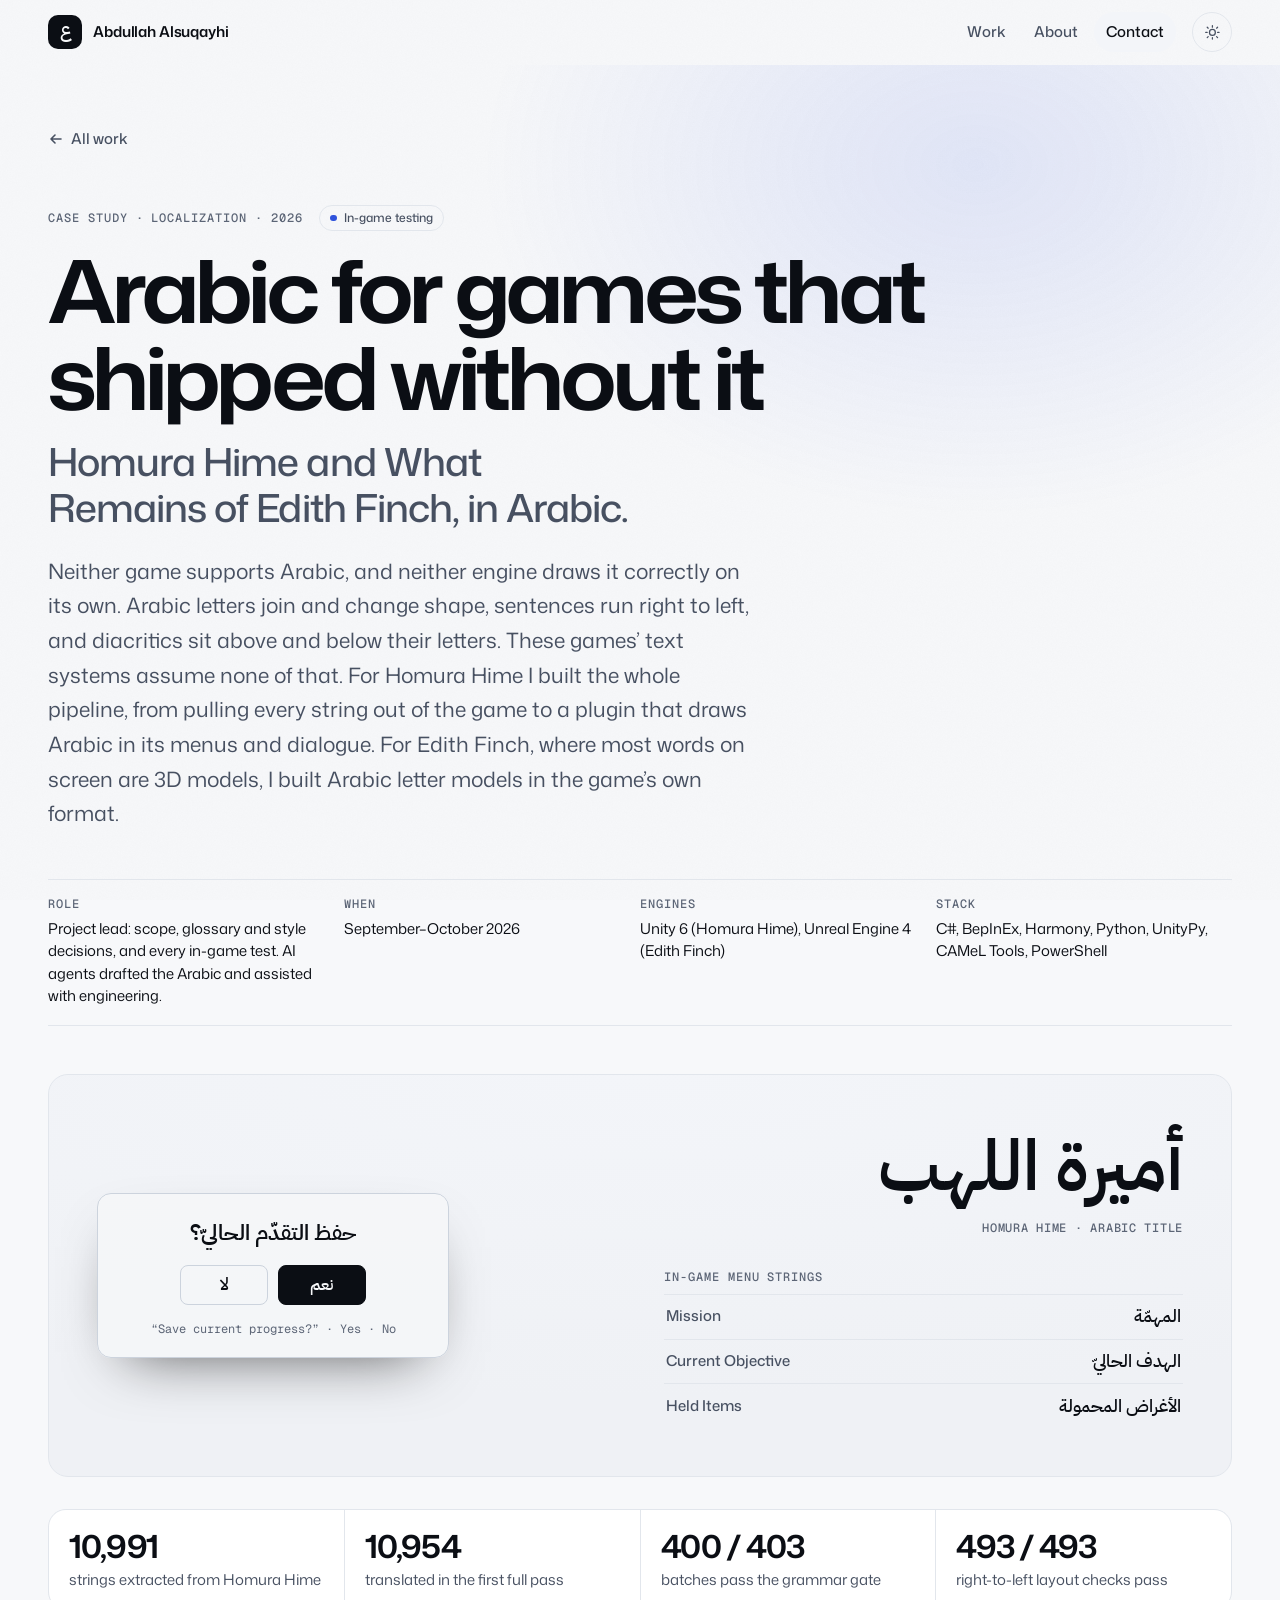
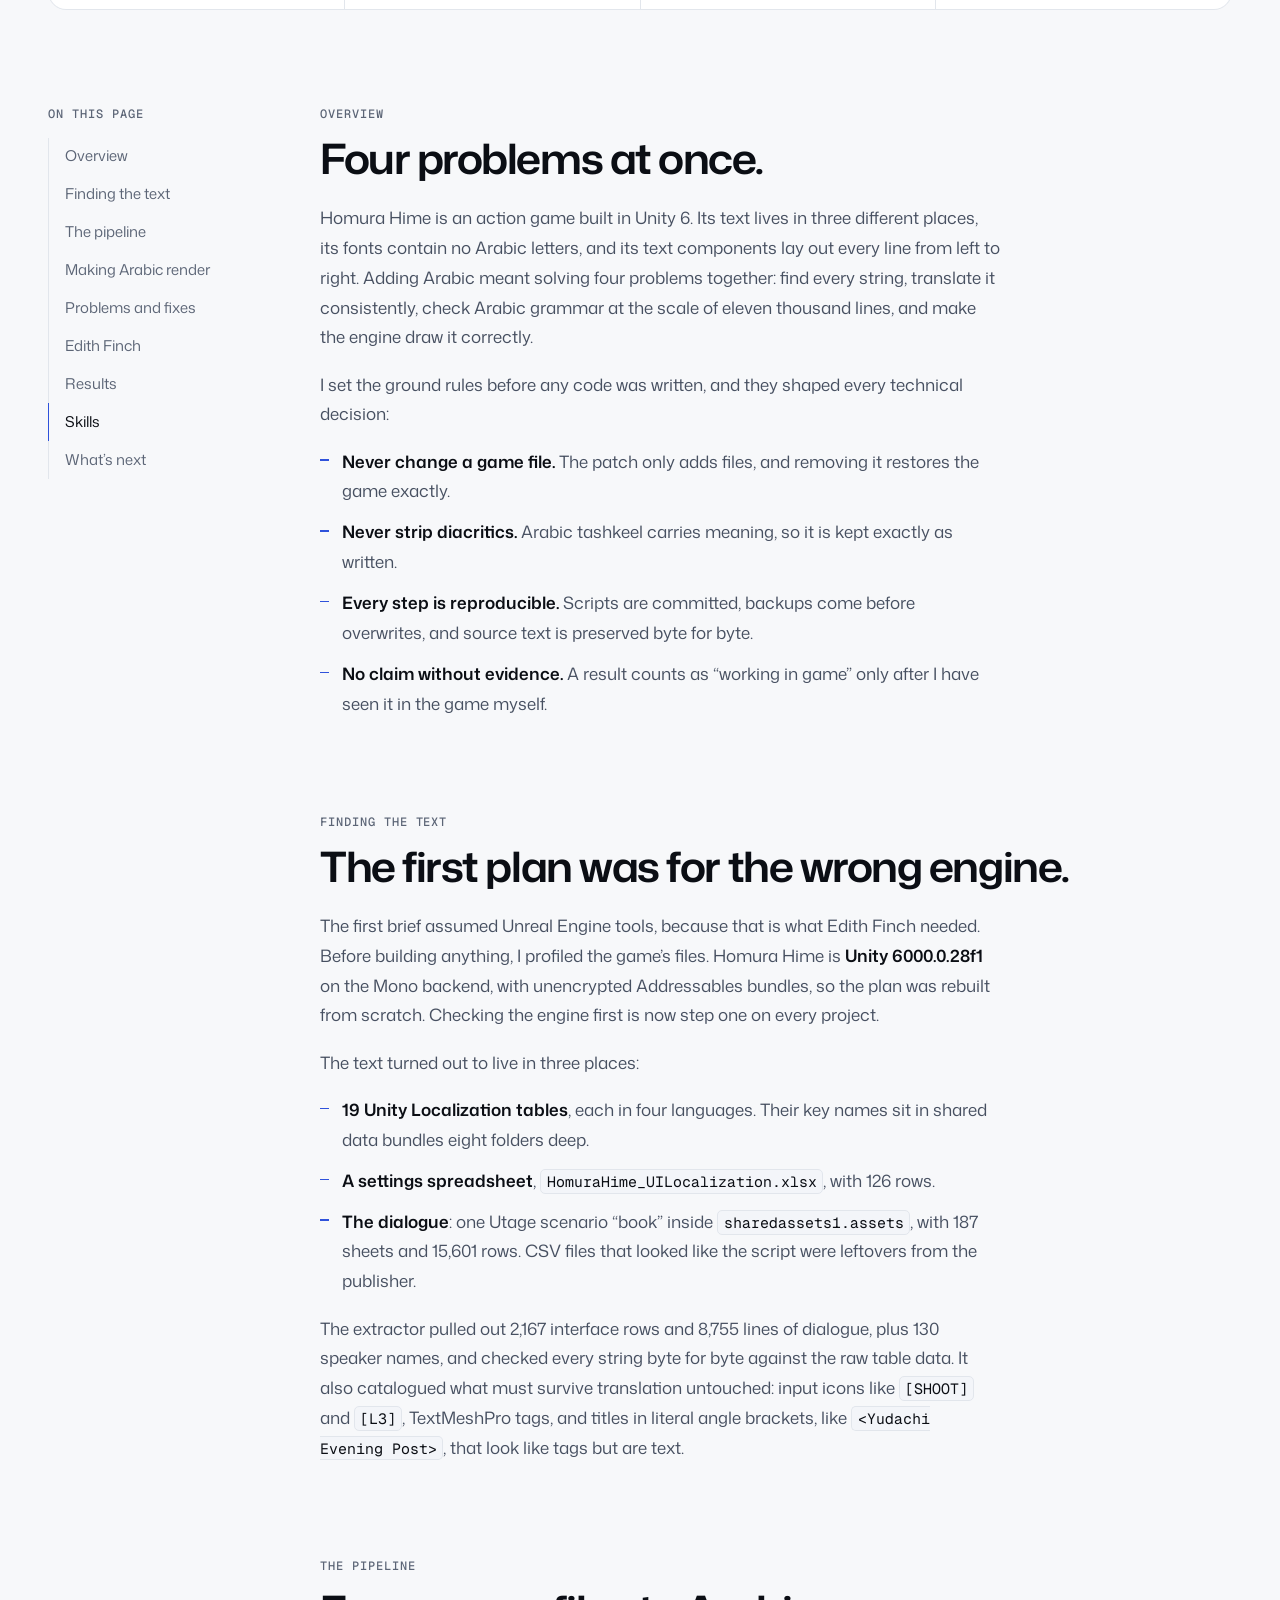
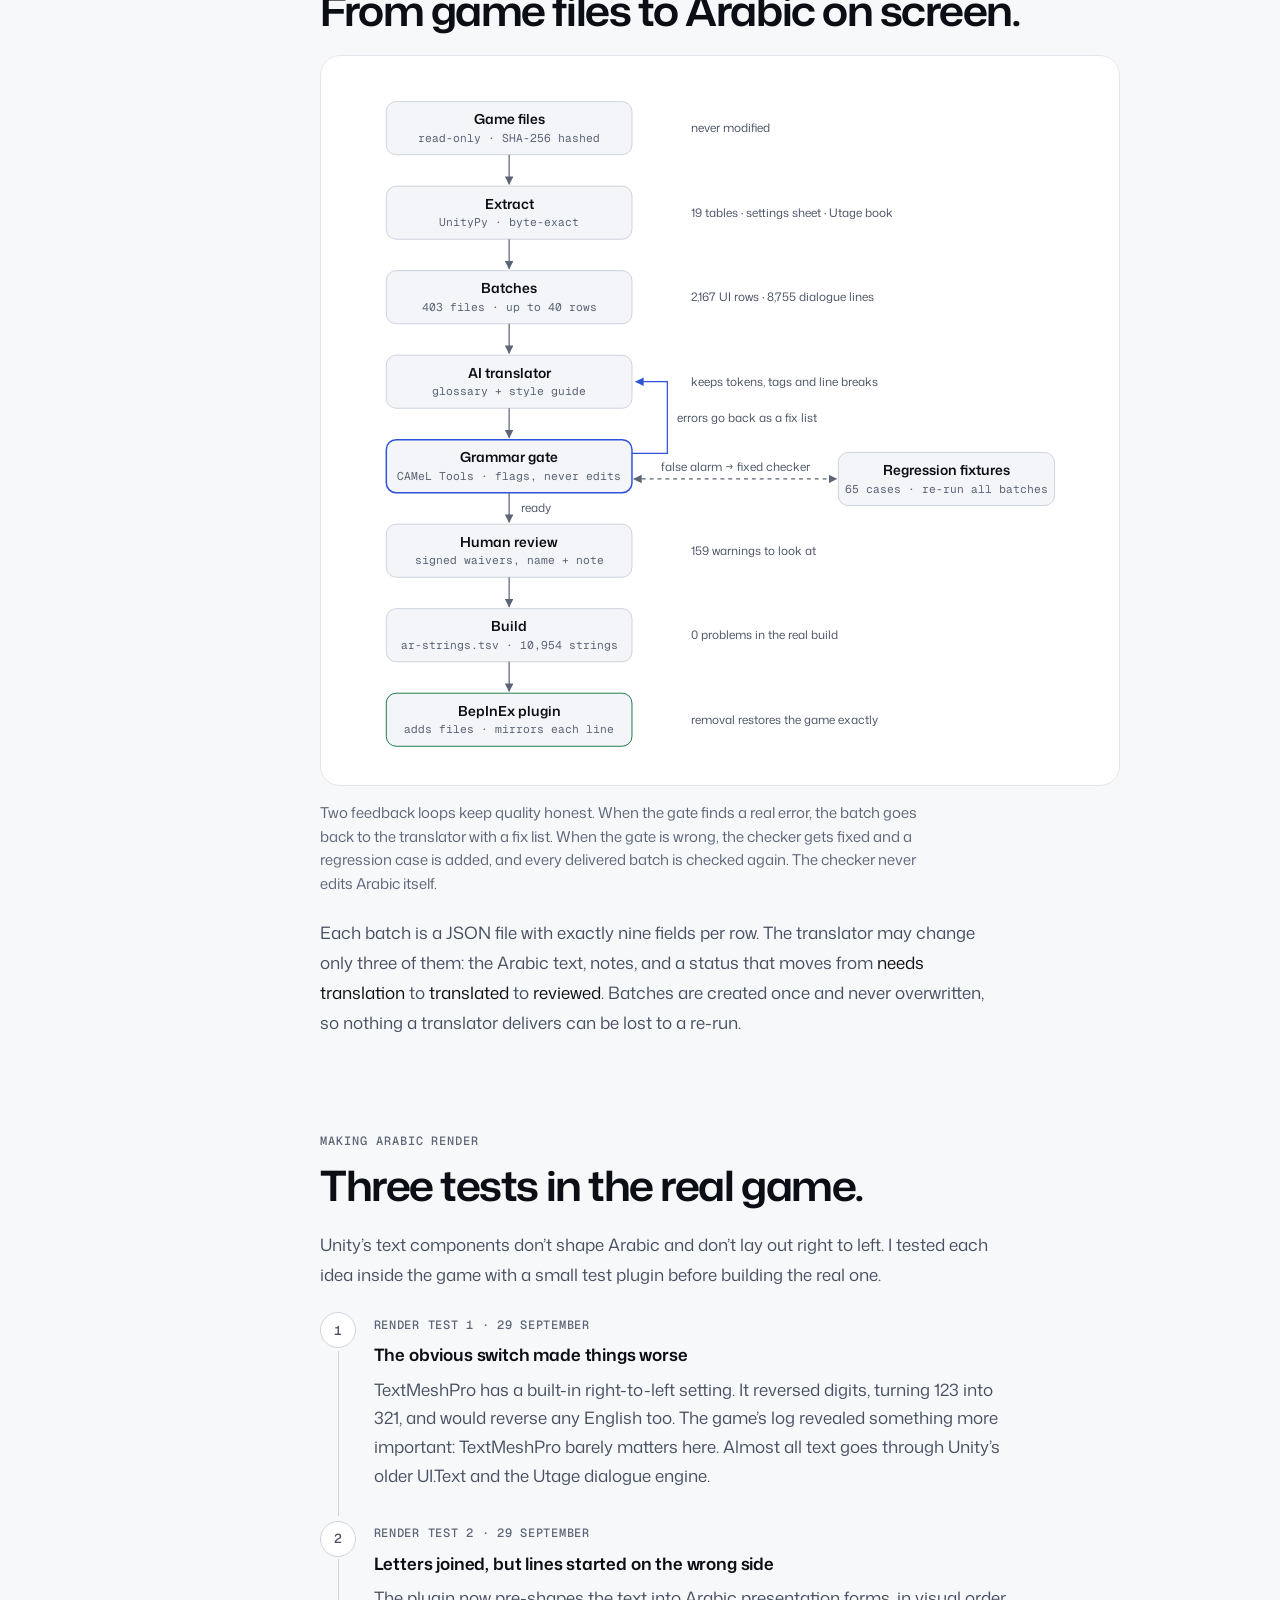
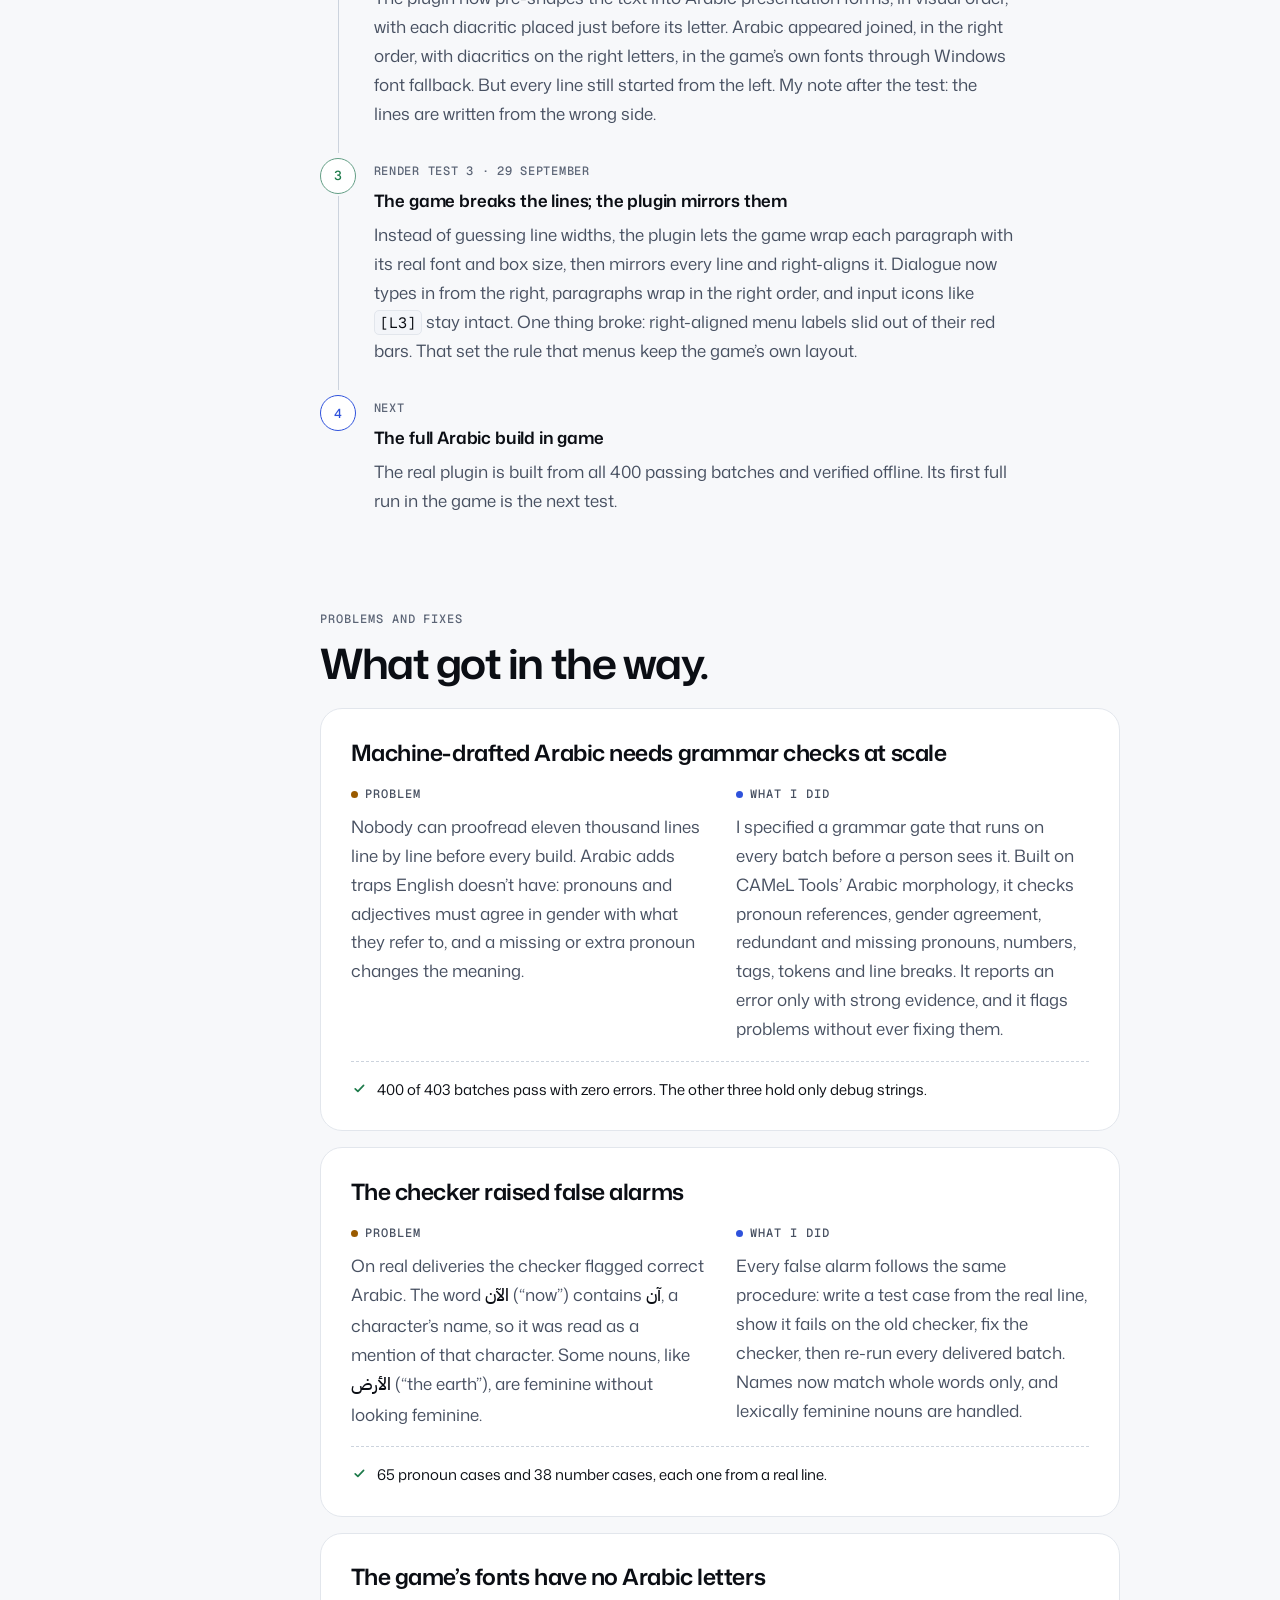
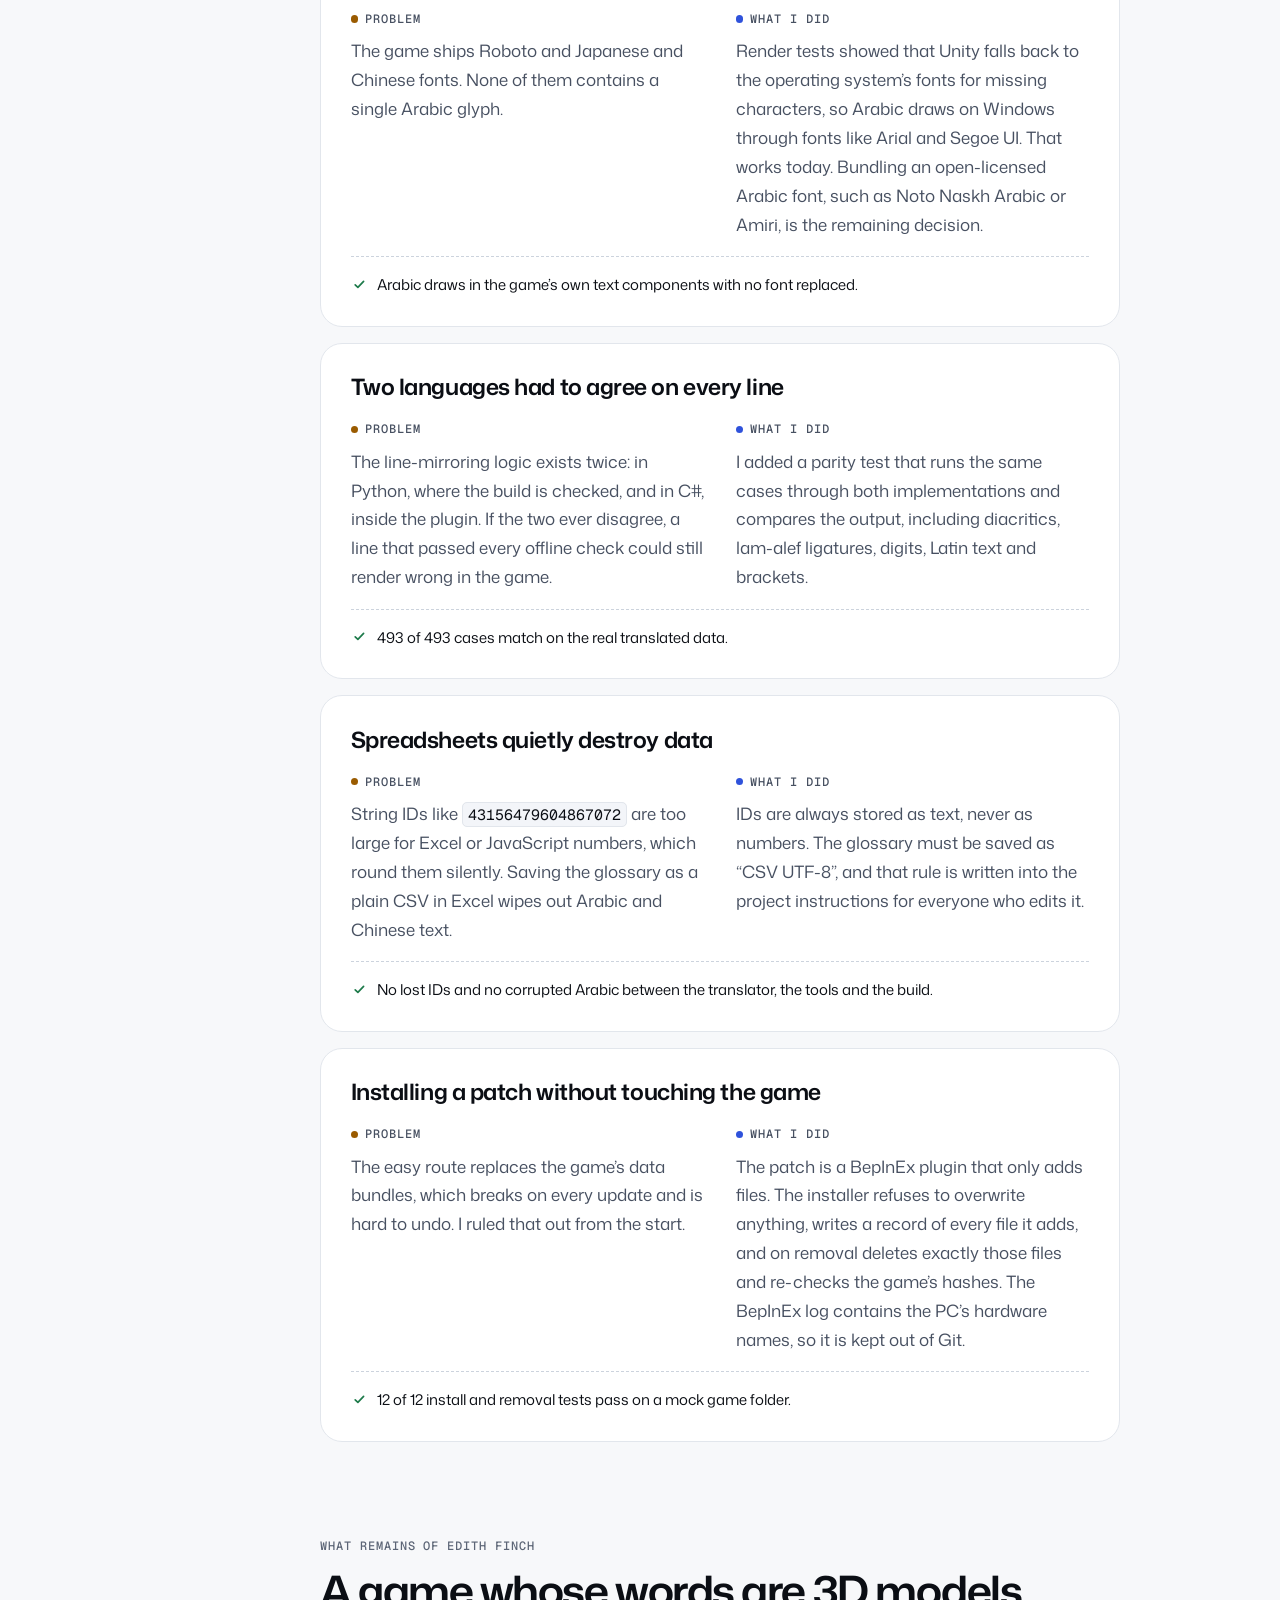
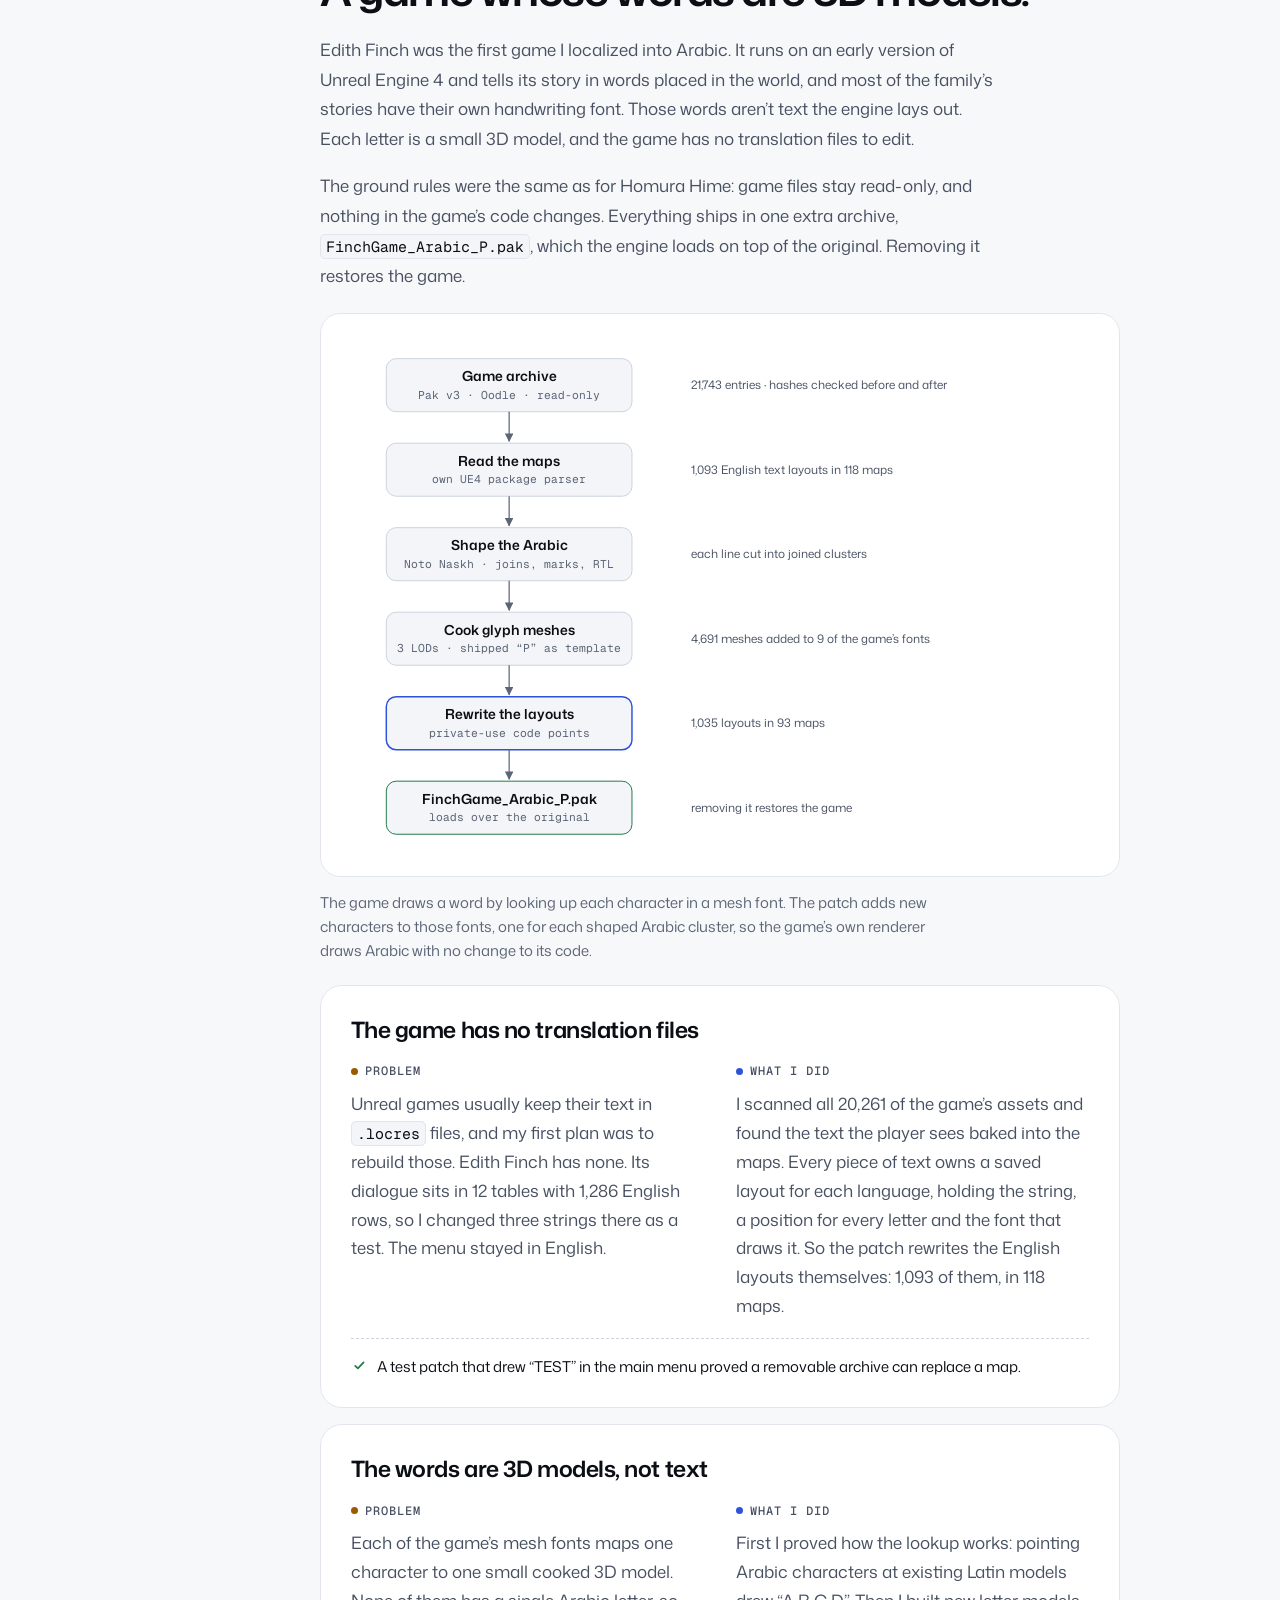
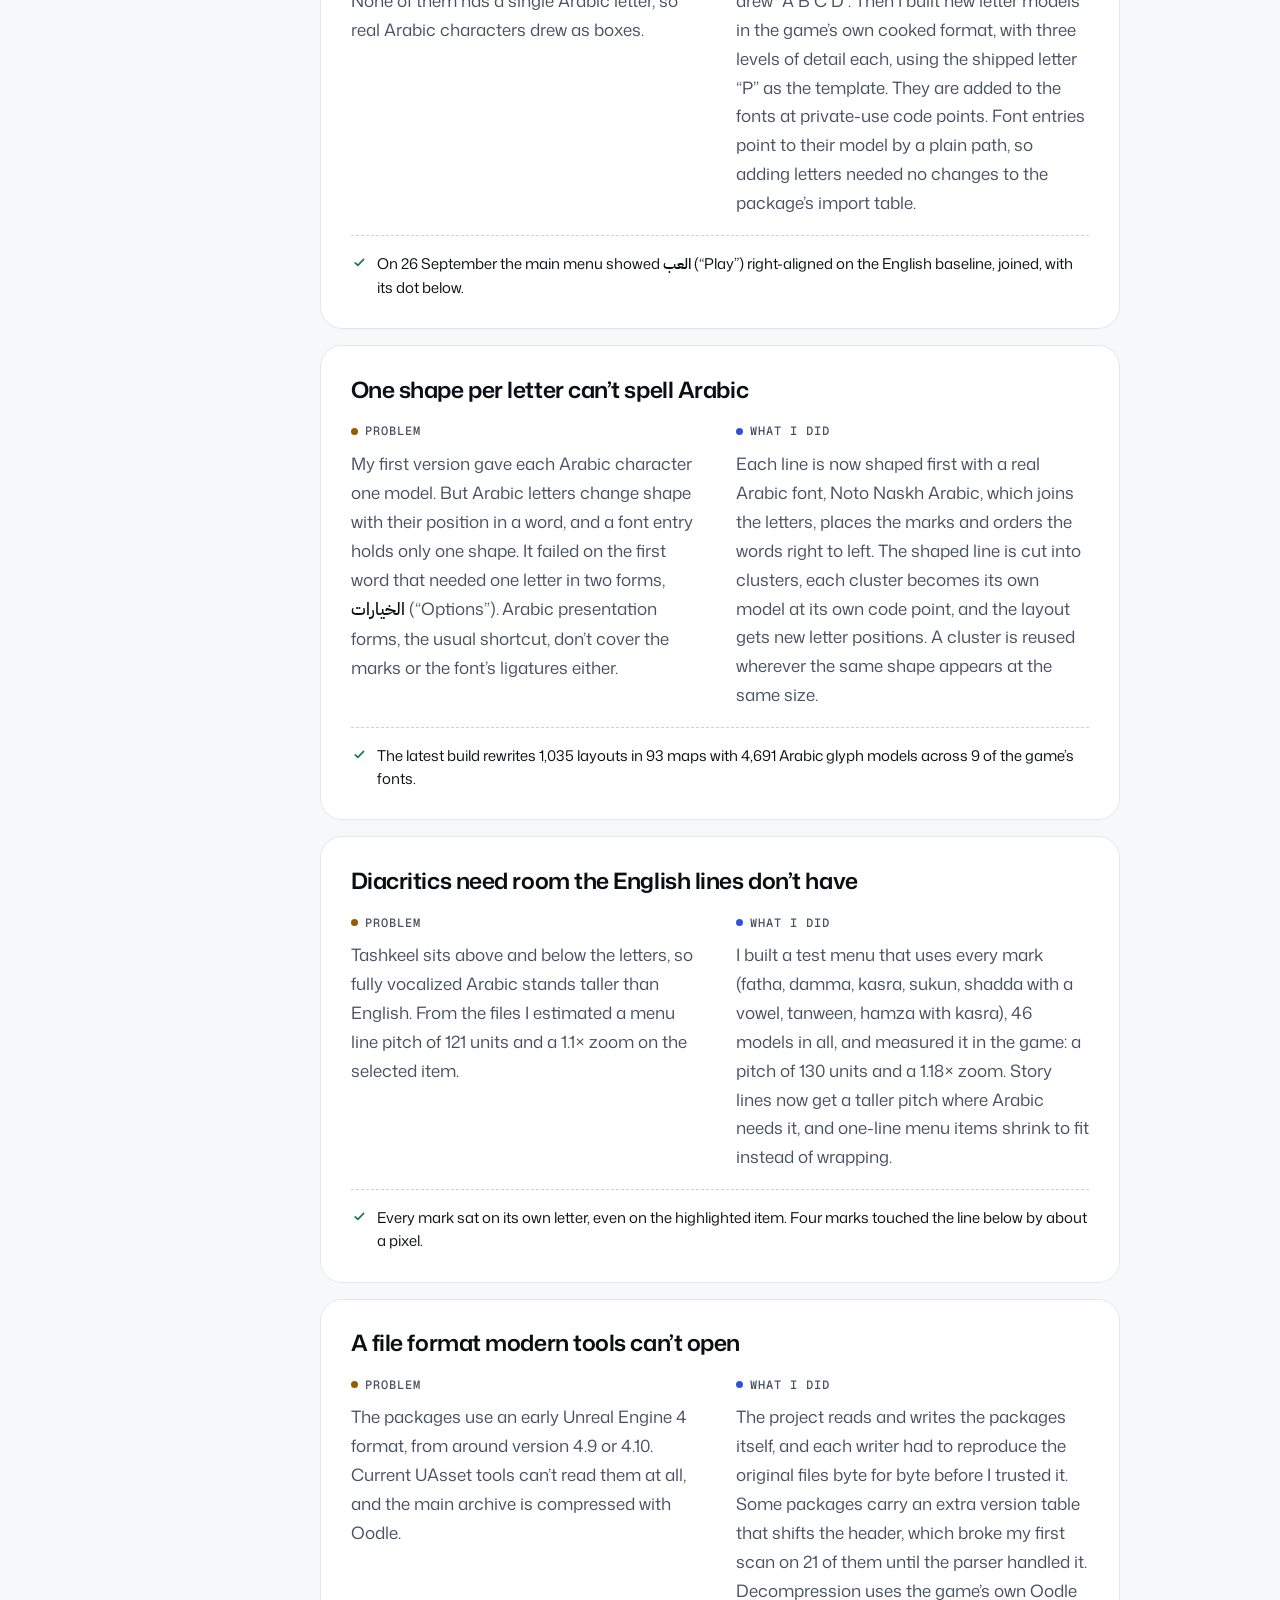
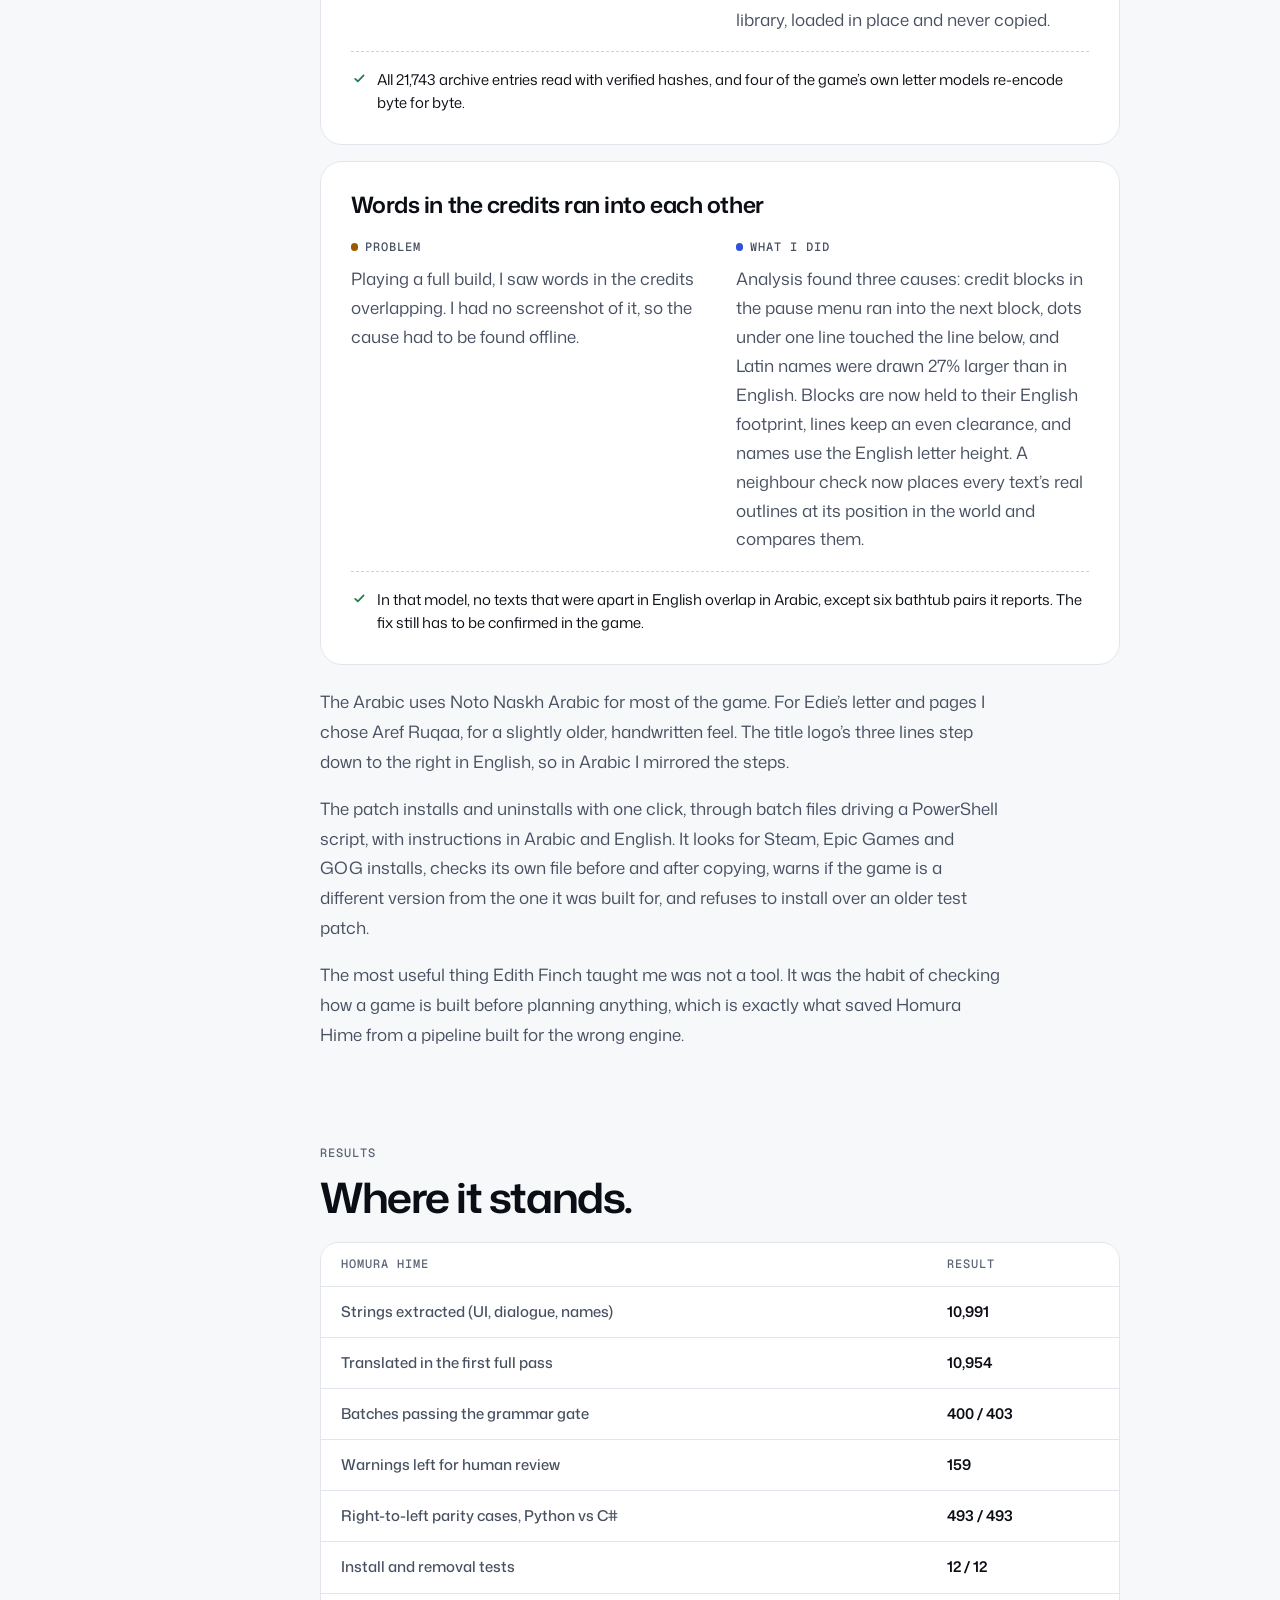
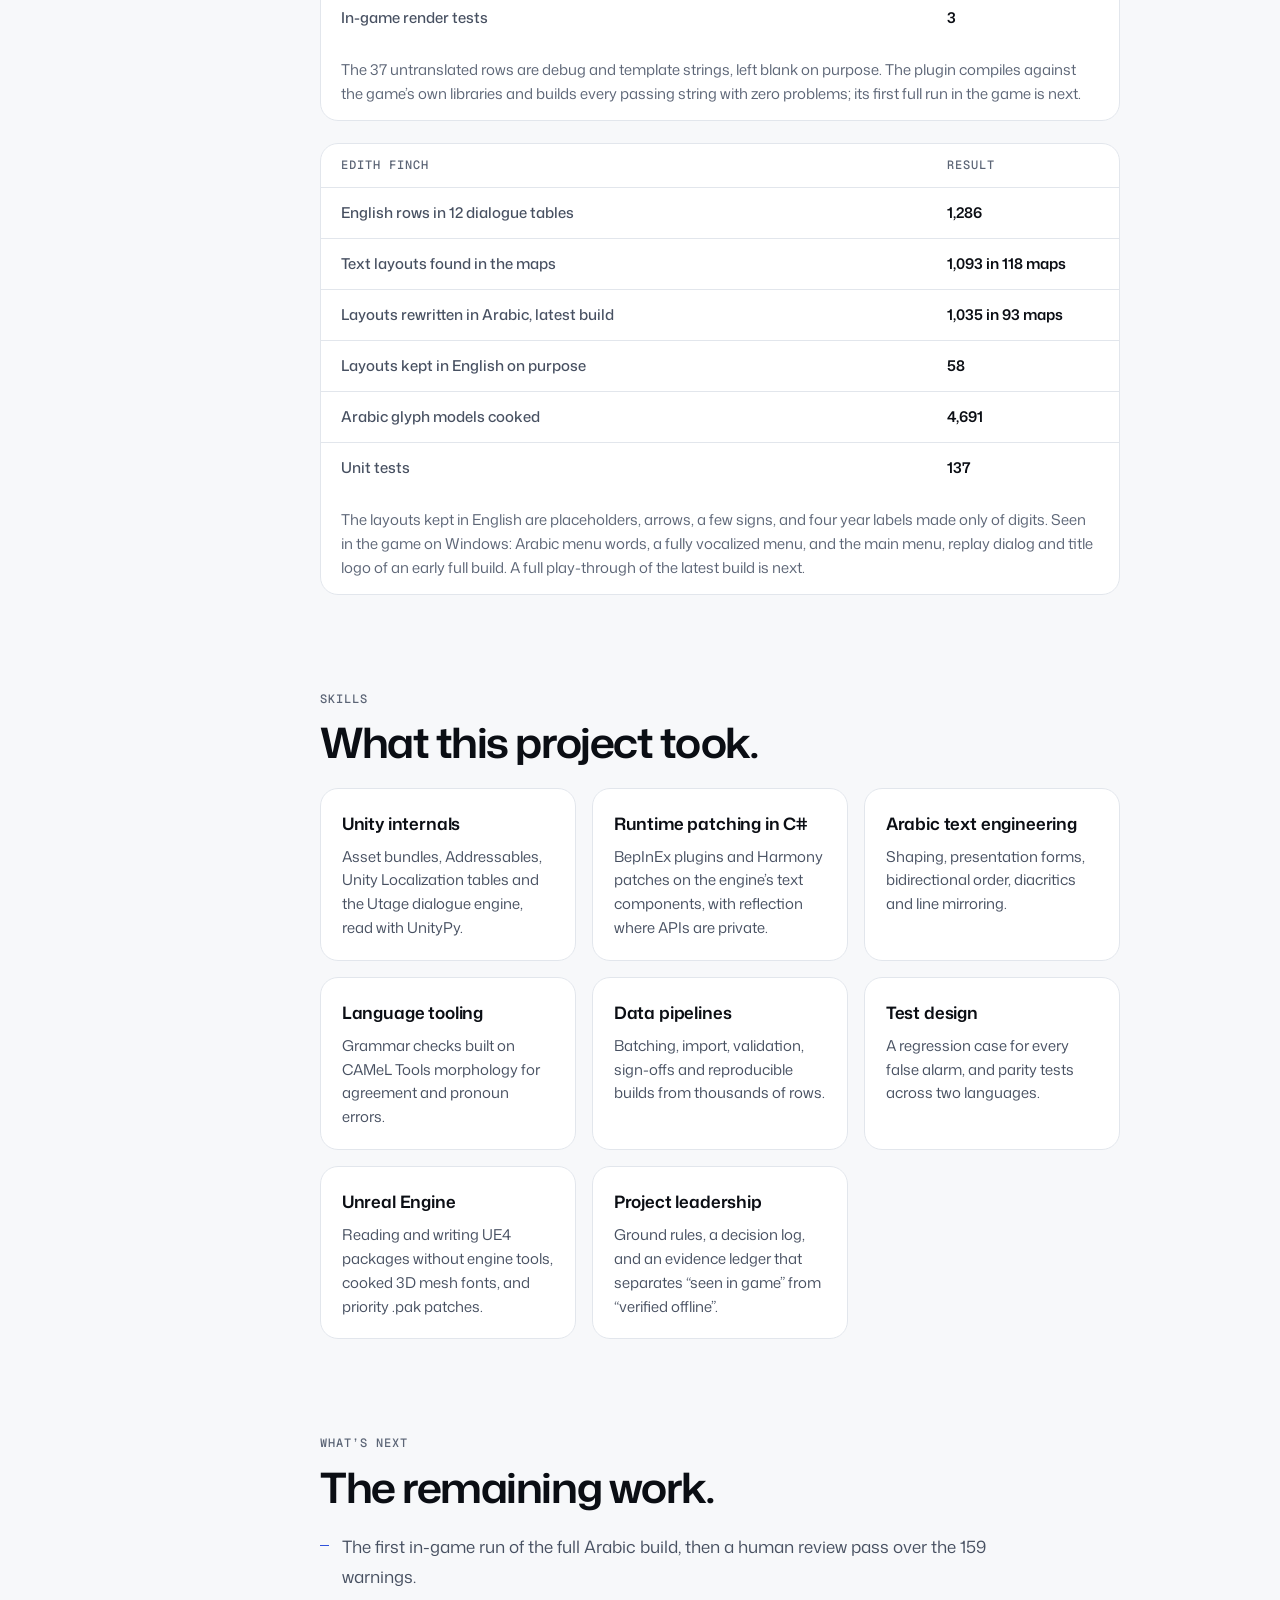
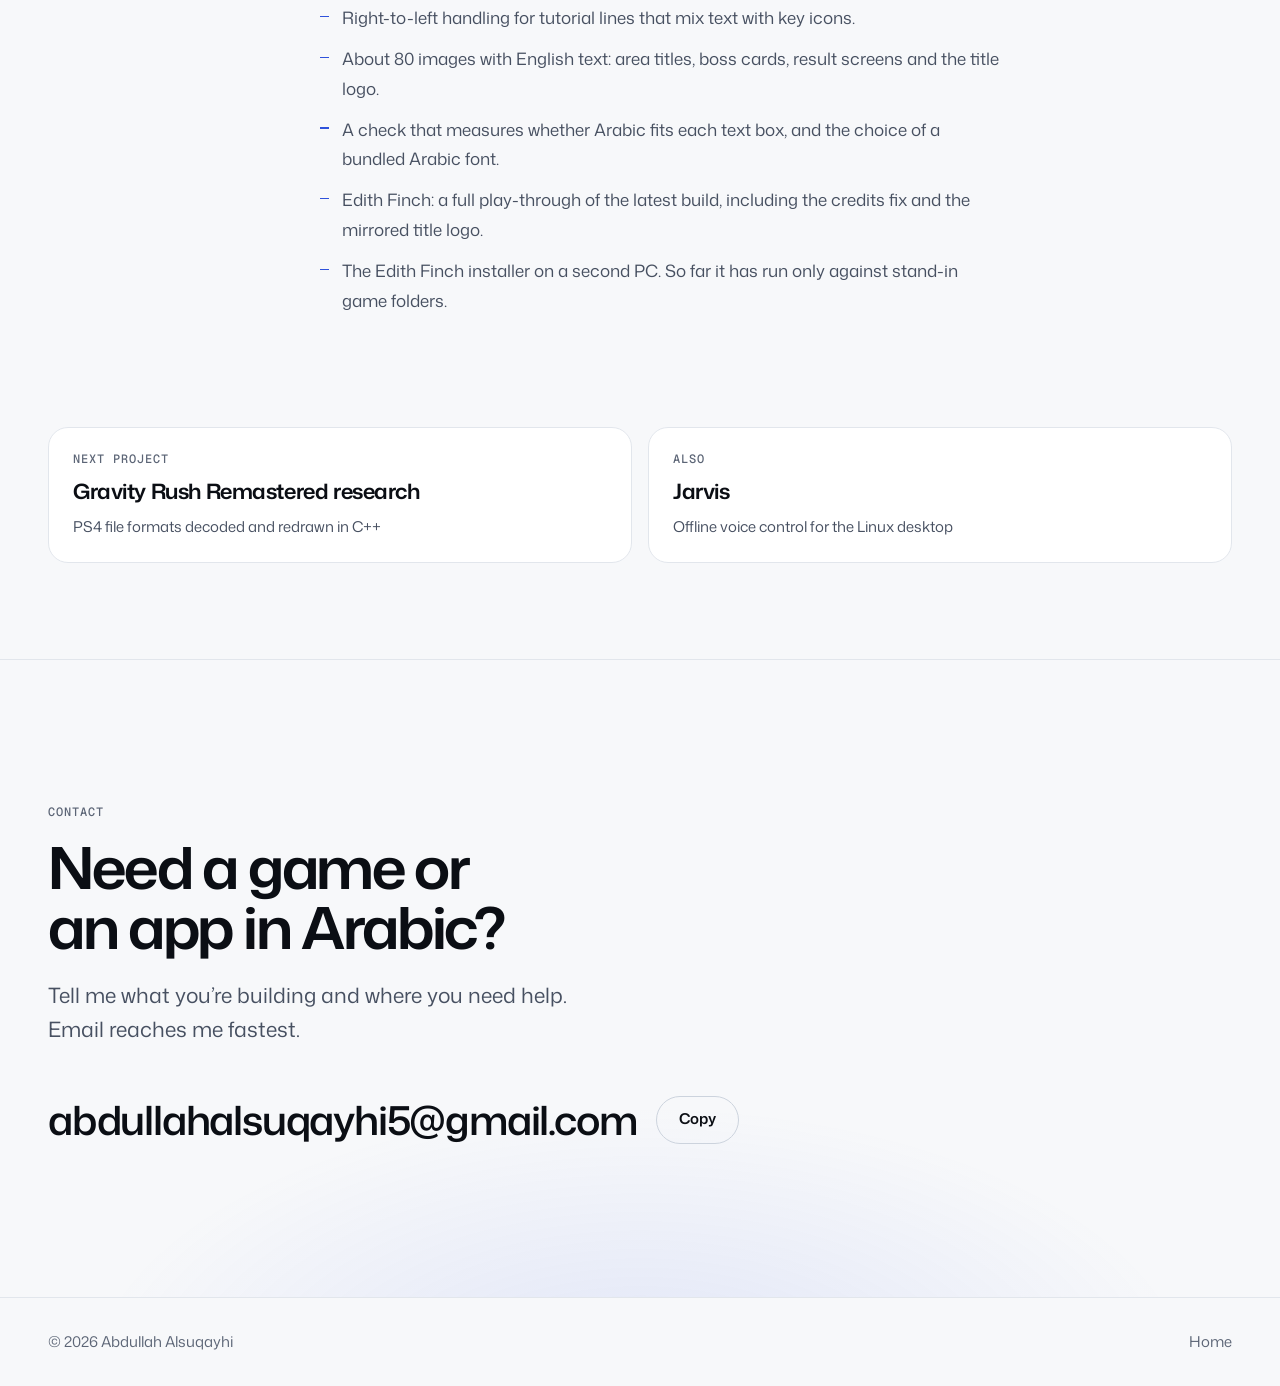
==== commit 87042897: "Expand the Edith Finch case study - Correct the old claim that the patch used Unreal's localization " ====
--- a/arabic-localization/index.html
+++ b/arabic-localization/index.html
@@ -11,7 +11,10 @@
 <meta property="og:url" content="https://abdullaho21.github.io/arabic-localization/">
 <meta property="og:title" content="Arabic for games that shipped without it">
 <meta property="og:description" content="A case study by Abdullah Alsuqayhi: 10,991 strings, an Arabic grammar gate, and three in-game render tests to make Unity draw Arabic right.">
-<meta property="og:image" content="https://abdullaho21.github.io/assets/og.png">
+<meta property="og:image" content="https://abdullaho21.github.io/assets/og-arabic-localization.png">
+<meta property="og:image:width" content="1200">
+<meta property="og:image:height" content="630">
+<meta property="og:image:alt" content="Arabic for games that shipped without it: 10,954 of 10,991 strings translated, 493 of 493 RTL layout checks passing.">
 <meta name="twitter:card" content="summary_large_image">
 <meta name="color-scheme" content="dark light">
 <meta name="theme-color" content="#08090c" media="(prefers-color-scheme: dark)">
@@ -53,11 +56,11 @@
         <div class="cs-kicker rise" style="--d:1"><p class="eyebrow">Case study · Localization · 2026</p><span class="status testing"><i></i>In-game testing</span></div>
         <h1 class="rise" style="--d:1">Arabic for games that shipped without it</h1>
         <p class="cs-sub rise" style="--d:2">Homura Hime and What Remains of Edith Finch, in Arabic.</p>
-        <p class="cs-lede rise" style="--d:3">Neither game supports Arabic, and neither engine draws it correctly on its own. Arabic letters join and change shape, sentences run right to left, and diacritics sit above and below their letters. These games’ text systems assume none of that. For Homura Hime I built the whole pipeline, from pulling every string out of the game to a plugin that draws Arabic in its menus and dialogue. For Edith Finch I built an Unreal Engine patch.</p>
+        <p class="cs-lede rise" style="--d:3">Neither game supports Arabic, and neither engine draws it correctly on its own. Arabic letters join and change shape, sentences run right to left, and diacritics sit above and below their letters. These games’ text systems assume none of that. For Homura Hime I built the whole pipeline, from pulling every string out of the game to a plugin that draws Arabic in its menus and dialogue. For Edith Finch, where most words on screen are 3D models, I built Arabic letter models in the game’s own format.</p>
         <dl class="cs-meta rise" style="--d:4">
           <div><dt class="eyebrow">Role</dt><dd>Project lead: scope, glossary and style decisions, and every in-game test. AI agents drafted the Arabic and assisted with engineering.</dd></div>
           <div><dt class="eyebrow">When</dt><dd>September–October 2026</dd></div>
-          <div><dt class="eyebrow">Engines</dt><dd>Unity 6 (Homura Hime), Unreal Engine (Edith Finch)</dd></div>
+          <div><dt class="eyebrow">Engines</dt><dd>Unity 6 (Homura Hime), Unreal Engine 4 (Edith Finch)</dd></div>
           <div><dt class="eyebrow">Stack</dt><dd>C#, BepInEx, Harmony, Python, UnityPy, CAMeL Tools, PowerShell</dd></div>
         </dl>
       </div>
@@ -315,10 +318,112 @@
 
         <section class="cs-section reveal" id="edith-finch" aria-labelledby="edith-h">
           <p class="eyebrow">What Remains of Edith Finch</p>
-          <h2 id="edith-h">An Unreal Engine patch, packaged to install in one click.</h2>
-          <div class="prose">
-            <p>Edith Finch was the first game I localized into Arabic. It runs on Unreal Engine, which has its own localization system, so the patch follows Unreal’s route instead of a runtime plugin. The Arabic text ships in a priority patch archive, <code>FinchGame_Arabic_P.pak</code>, which the engine loads on top of the original files. Nothing in the game’s folder is overwritten.</p>
-            <p>The patch installs and uninstalls with one click, through batch files driving a PowerShell script, and comes with instructions in both Arabic and English.</p>
+          <h2 id="edith-h">A game whose words are 3D models.</h2>
+          <div class="prose">
+            <p>Edith Finch was the first game I localized into Arabic. It runs on an early version of Unreal Engine 4 and tells its story in words placed in the world, and most of the family’s stories have their own handwriting font. Those words aren’t text the engine lays out. Each letter is a small 3D model, and the game has no translation files to edit.</p>
+            <p>The ground rules were the same as for Homura Hime: game files stay read-only, and nothing in the game’s code changes. Everything ships in one extra archive, <code>FinchGame_Arabic_P.pak</code>, which the engine loads on top of the original. Removing it restores the game.</p>
+          </div>
+          <figure class="diagram">
+            <div class="diagram-box">
+              <svg viewBox="0 0 760 520" role="img" aria-label="Edith Finch patch pipeline. The game's archive is read without changes. A custom parser finds 1,093 English text layouts in 118 maps. Each Arabic line is shaped with Noto Naskh Arabic and cut into joined clusters. Each cluster is cooked into a 3D glyph mesh, 4,691 in all, added to nine of the game's fonts. The English layouts are rewritten to use them, 1,035 layouts in 93 maps, and everything ships in one patch archive that loads over the original.">
+                <defs><marker id="ef-ah" viewBox="0 0 10 10" refX="9" refY="5" markerWidth="7" markerHeight="7" orient="auto-start-reverse"><path d="M0 0L10 5L0 10z" class="dg-head"/></marker></defs>
+
+                <rect class="dg-box" x="40" y="20" width="250" height="54" rx="10"/>
+                <text class="dg-t" x="165" y="43" text-anchor="middle">Game archive</text>
+                <text class="dg-s" x="165" y="61" text-anchor="middle">Pak v3 · Oodle · read-only</text>
+                <text class="dg-l" x="350" y="51">21,743 entries · hashes checked before and after</text>
+                <line class="dg-a" x1="165" y1="74" x2="165" y2="104" marker-end="url(#ef-ah)"/>
+
+                <rect class="dg-box" x="40" y="106" width="250" height="54" rx="10"/>
+                <text class="dg-t" x="165" y="129" text-anchor="middle">Read the maps</text>
+                <text class="dg-s" x="165" y="147" text-anchor="middle">own UE4 package parser</text>
+                <text class="dg-l" x="350" y="137">1,093 English text layouts in 118 maps</text>
+                <line class="dg-a" x1="165" y1="160" x2="165" y2="190" marker-end="url(#ef-ah)"/>
+
+                <rect class="dg-box" x="40" y="192" width="250" height="54" rx="10"/>
+                <text class="dg-t" x="165" y="215" text-anchor="middle">Shape the Arabic</text>
+                <text class="dg-s" x="165" y="233" text-anchor="middle">Noto Naskh · joins, marks, RTL</text>
+                <text class="dg-l" x="350" y="223">each line cut into joined clusters</text>
+                <line class="dg-a" x1="165" y1="246" x2="165" y2="276" marker-end="url(#ef-ah)"/>
+
+                <rect class="dg-box" x="40" y="278" width="250" height="54" rx="10"/>
+                <text class="dg-t" x="165" y="301" text-anchor="middle">Cook glyph meshes</text>
+                <text class="dg-s" x="165" y="319" text-anchor="middle">3 LODs · shipped “P” as template</text>
+                <text class="dg-l" x="350" y="309">4,691 meshes added to 9 of the game’s fonts</text>
+                <line class="dg-a" x1="165" y1="332" x2="165" y2="362" marker-end="url(#ef-ah)"/>
+
+                <rect class="dg-box hot" x="40" y="364" width="250" height="54" rx="10"/>
+                <text class="dg-t" x="165" y="387" text-anchor="middle">Rewrite the layouts</text>
+                <text class="dg-s" x="165" y="405" text-anchor="middle">private-use code points</text>
+                <text class="dg-l" x="350" y="395">1,035 layouts in 93 maps</text>
+                <line class="dg-a" x1="165" y1="418" x2="165" y2="448" marker-end="url(#ef-ah)"/>
+
+                <rect class="dg-box safe" x="40" y="450" width="250" height="54" rx="10"/>
+                <text class="dg-t" x="165" y="473" text-anchor="middle">FinchGame_Arabic_P.pak</text>
+                <text class="dg-s" x="165" y="491" text-anchor="middle">loads over the original</text>
+                <text class="dg-l" x="350" y="481">removing it restores the game</text>
+              </svg>
+            </div>
+            <figcaption>The game draws a word by looking up each character in a mesh font. The patch adds new characters to those fonts, one for each shaped Arabic cluster, so the game’s own renderer draws Arabic with no change to its code.</figcaption>
+          </figure>
+          <div class="challenges">
+            <article class="challenge">
+              <h3>The game has no translation files</h3>
+              <div class="pf">
+                <div><p class="tag">Problem</p><p>Unreal games usually keep their text in <code>.locres</code> files, and my first plan was to rebuild those. Edith Finch has none. Its dialogue sits in 12 tables with 1,286 English rows, so I changed three strings there as a test. The menu stayed in English.</p></div>
+                <div><p class="tag fix">What I did</p><p>I scanned all 20,261 of the game’s assets and found the text the player sees baked into the maps. Every piece of text owns a saved layout for each language, holding the string, a position for every letter and the font that draws it. So the patch rewrites the English layouts themselves: 1,093 of them, in 118 maps.</p></div>
+              </div>
+              <p class="result"><svg viewBox="0 0 20 20" aria-hidden="true"><path fill="none" stroke="currentColor" stroke-width="2" stroke-linecap="round" stroke-linejoin="round" d="m5 10.5 3.2 3L15 6.5"/></svg>A test patch that drew “TEST” in the main menu proved a removable archive can replace a map.</p>
+            </article>
+
+            <article class="challenge">
+              <h3>The words are 3D models, not text</h3>
+              <div class="pf">
+                <div><p class="tag">Problem</p><p>Each of the game’s mesh fonts maps one character to one small cooked 3D model. None of them has a single Arabic letter, so real Arabic characters drew as boxes.</p></div>
+                <div><p class="tag fix">What I did</p><p>First I proved how the lookup works: pointing Arabic characters at existing Latin models drew “A B C D”. Then I built new letter models in the game’s own cooked format, with three levels of detail each, using the shipped letter “P” as the template. They are added to the fonts at private-use code points. Font entries point to their model by a plain path, so adding letters needed no changes to the package’s import table.</p></div>
+              </div>
+              <p class="result"><svg viewBox="0 0 20 20" aria-hidden="true"><path fill="none" stroke="currentColor" stroke-width="2" stroke-linecap="round" stroke-linejoin="round" d="m5 10.5 3.2 3L15 6.5"/></svg><span>On 26 September the main menu showed <span class="ar-inline" lang="ar">العب</span> (“Play”) right-aligned on the English baseline, joined, with its dot below.</span></p>
+            </article>
+
+            <article class="challenge">
+              <h3>One shape per letter can’t spell Arabic</h3>
+              <div class="pf">
+                <div><p class="tag">Problem</p><p>My first version gave each Arabic character one model. But Arabic letters change shape with their position in a word, and a font entry holds only one shape. It failed on the first word that needed one letter in two forms, <span class="ar-inline" lang="ar">الخيارات</span> (“Options”). Arabic presentation forms, the usual shortcut, don’t cover the marks or the font’s ligatures either.</p></div>
+                <div><p class="tag fix">What I did</p><p>Each line is now shaped first with a real Arabic font, Noto Naskh Arabic, which joins the letters, places the marks and orders the words right to left. The shaped line is cut into clusters, each cluster becomes its own model at its own code point, and the layout gets new letter positions. A cluster is reused wherever the same shape appears at the same size.</p></div>
+              </div>
+              <p class="result"><svg viewBox="0 0 20 20" aria-hidden="true"><path fill="none" stroke="currentColor" stroke-width="2" stroke-linecap="round" stroke-linejoin="round" d="m5 10.5 3.2 3L15 6.5"/></svg>The latest build rewrites 1,035 layouts in 93 maps with 4,691 Arabic glyph models across 9 of the game’s fonts.</p>
+            </article>
+
+            <article class="challenge">
+              <h3>Diacritics need room the English lines don’t have</h3>
+              <div class="pf">
+                <div><p class="tag">Problem</p><p>Tashkeel sits above and below the letters, so fully vocalized Arabic stands taller than English. From the files I estimated a menu line pitch of 121 units and a 1.1× zoom on the selected item.</p></div>
+                <div><p class="tag fix">What I did</p><p>I built a test menu that uses every mark (fatha, damma, kasra, sukun, shadda with a vowel, tanween, hamza with kasra), 46 models in all, and measured it in the game: a pitch of 130 units and a 1.18× zoom. Story lines now get a taller pitch where Arabic needs it, and one-line menu items shrink to fit instead of wrapping.</p></div>
+              </div>
+              <p class="result"><svg viewBox="0 0 20 20" aria-hidden="true"><path fill="none" stroke="currentColor" stroke-width="2" stroke-linecap="round" stroke-linejoin="round" d="m5 10.5 3.2 3L15 6.5"/></svg>Every mark sat on its own letter, even on the highlighted item. Four marks touched the line below by about a pixel.</p>
+            </article>
+
+            <article class="challenge">
+              <h3>A file format modern tools can’t open</h3>
+              <div class="pf">
+                <div><p class="tag">Problem</p><p>The packages use an early Unreal Engine 4 format, from around version 4.9 or 4.10. Current UAsset tools can’t read them at all, and the main archive is compressed with Oodle.</p></div>
+                <div><p class="tag fix">What I did</p><p>The project reads and writes the packages itself, and each writer had to reproduce the original files byte for byte before I trusted it. Some packages carry an extra version table that shifts the header, which broke my first scan on 21 of them until the parser handled it. Decompression uses the game’s own Oodle library, loaded in place and never copied.</p></div>
+              </div>
+              <p class="result"><svg viewBox="0 0 20 20" aria-hidden="true"><path fill="none" stroke="currentColor" stroke-width="2" stroke-linecap="round" stroke-linejoin="round" d="m5 10.5 3.2 3L15 6.5"/></svg>All 21,743 archive entries read with verified hashes, and four of the game’s own letter models re-encode byte for byte.</p>
+            </article>
+
+            <article class="challenge">
+              <h3>Words in the credits ran into each other</h3>
+              <div class="pf">
+                <div><p class="tag">Problem</p><p>Playing a full build, I saw words in the credits overlapping. I had no screenshot of it, so the cause had to be found offline.</p></div>
+                <div><p class="tag fix">What I did</p><p>Analysis found three causes: credit blocks in the pause menu ran into the next block, dots under one line touched the line below, and Latin names were drawn 27% larger than in English. Blocks are now held to their English footprint, lines keep an even clearance, and names use the English letter height. A neighbour check now places every text’s real outlines at its position in the world and compares them.</p></div>
+              </div>
+              <p class="result"><svg viewBox="0 0 20 20" aria-hidden="true"><path fill="none" stroke="currentColor" stroke-width="2" stroke-linecap="round" stroke-linejoin="round" d="m5 10.5 3.2 3L15 6.5"/></svg>In that model, no texts that were apart in English overlap in Arabic, except six bathtub pairs it reports. The fix still has to be confirmed in the game.</p>
+            </article>
+          </div>
+          <div class="prose">
+            <p>The Arabic uses Noto Naskh Arabic for most of the game. For Edie’s letter and pages I chose Aref Ruqaa, for a slightly older, handwritten feel. The title logo’s three lines step down to the right in English, so in Arabic I mirrored the steps.</p>
+            <p>The patch installs and uninstalls with one click, through batch files driving a PowerShell script, with instructions in Arabic and English. It looks for Steam, Epic Games and GOG installs, checks its own file before and after copying, warns if the game is a different version from the one it was built for, and refuses to install over an older test patch.</p>
             <p>The most useful thing Edith Finch taught me was not a tool. It was the habit of checking how a game is built before planning anything, which is exactly what saved Homura Hime from a pipeline built for the wrong engine.</p>
           </div>
         </section>
@@ -327,7 +432,7 @@
           <p class="eyebrow">Results</p>
           <h2 id="results-h">Where it stands.</h2>
           <div class="table-wrap">
-            <table class="data">
+            <table class="data aligned">
               <thead><tr><th scope="col">Homura Hime</th><th scope="col">Result</th></tr></thead>
               <tbody>
                 <tr><th scope="row">Strings extracted (UI, dialogue, names)</th><td>10,991</td></tr>
@@ -341,6 +446,20 @@
               <caption>The 37 untranslated rows are debug and template strings, left blank on purpose. The plugin compiles against the game’s own libraries and builds every passing string with zero problems; its first full run in the game is next.</caption>
             </table>
           </div>
+          <div class="table-wrap">
+            <table class="data aligned">
+              <thead><tr><th scope="col">Edith Finch</th><th scope="col">Result</th></tr></thead>
+              <tbody>
+                <tr><th scope="row">English rows in 12 dialogue tables</th><td>1,286</td></tr>
+                <tr><th scope="row">Text layouts found in the maps</th><td>1,093 in 118 maps</td></tr>
+                <tr><th scope="row">Layouts rewritten in Arabic, latest build</th><td>1,035 in 93 maps</td></tr>
+                <tr><th scope="row">Layouts kept in English on purpose</th><td>58</td></tr>
+                <tr><th scope="row">Arabic glyph models cooked</th><td>4,691</td></tr>
+                <tr><th scope="row">Unit tests</th><td>137</td></tr>
+              </tbody>
+              <caption>The layouts kept in English are placeholders, arrows, a few signs, and four year labels made only of digits. Seen in the game on Windows: Arabic menu words, a fully vocalized menu, and the main menu, replay dialog and title logo of an early full build. A full play-through of the latest build is next.</caption>
+            </table>
+          </div>
         </section>
 
         <section class="cs-section reveal" id="skills" aria-labelledby="skills-h">
@@ -353,7 +472,7 @@
             <div class="skill"><h3>Language tooling</h3><p>Grammar checks built on CAMeL Tools morphology for agreement and pronoun errors.</p></div>
             <div class="skill"><h3>Data pipelines</h3><p>Batching, import, validation, sign-offs and reproducible builds from thousands of rows.</p></div>
             <div class="skill"><h3>Test design</h3><p>A regression case for every false alarm, and parity tests across two languages.</p></div>
-            <div class="skill"><h3>Unreal Engine</h3><p>Localization assets and priority .pak patches that load over the original game.</p></div>
+            <div class="skill"><h3>Unreal Engine</h3><p>Reading and writing UE4 packages without engine tools, cooked 3D mesh fonts, and priority .pak patches.</p></div>
             <div class="skill"><h3>Project leadership</h3><p>Ground rules, a decision log, and an evidence ledger that separates “seen in game” from “verified offline”.</p></div>
           </div>
         </section>
@@ -367,6 +486,8 @@
               <li>Right-to-left handling for tutorial lines that mix text with key icons.</li>
               <li>About 80 images with English text: area titles, boss cards, result screens and the title logo.</li>
               <li>A check that measures whether Arabic fits each text box, and the choice of a bundled Arabic font.</li>
+              <li>Edith Finch: a full play-through of the latest build, including the credits fix and the mirrored title logo.</li>
+              <li>The Edith Finch installer on a second PC. So far it has run only against stand-in game folders.</li>
             </ul>
           </div>
         </section>
--- a/assets/site.css
+++ b/assets/site.css
@@ -162,9 +162,9 @@
 .ix-end svg{width:1.1rem;height:1.1rem;color:var(--fg-2);transition:transform .3s var(--ease),color .2s}
 .index a:hover .ix-end svg{transform:translateX(4px);color:var(--accent)}
 @media (min-width:52rem){
-  .index a{grid-template-columns:minmax(14rem,1fr) 2fr auto;padding-block:1.35rem}
+  .index a{grid-template-columns:minmax(14rem,1fr) 2fr 8rem;padding-block:1.35rem}
   .ix-desc{grid-column:2;grid-row:1}
-  .ix-end{grid-column:3;grid-row:1}
+  .ix-end{grid-column:3;grid-row:1;justify-content:flex-end}
 }
 @media (max-width:30rem){.ix-tag{display:none}}
 .motion .rise{animation:rise .9s var(--ease) both;animation-delay:calc(var(--d,0) * 110ms + 60ms)}
@@ -425,6 +425,7 @@
 .data td{color:var(--fg);font-weight:600;white-space:nowrap}
 .data tbody tr:last-child th,.data tbody tr:last-child td{border-bottom:0}
 @media (max-width:30rem){.data th,.data td{padding:.7rem .9rem}.data td{white-space:normal;text-align:right}}
+@media (min-width:46rem){.data.aligned thead th:last-child{width:12rem}}
 .callout{display:grid;gap:.5rem;padding:1.2rem 1.35rem;border:1px solid var(--line);border-left:2px solid var(--accent);border-radius:4px 16px 16px 4px;background:var(--card)}
 .callout p{color:var(--fg-2);line-height:1.7}
 .callout strong{color:var(--fg)}
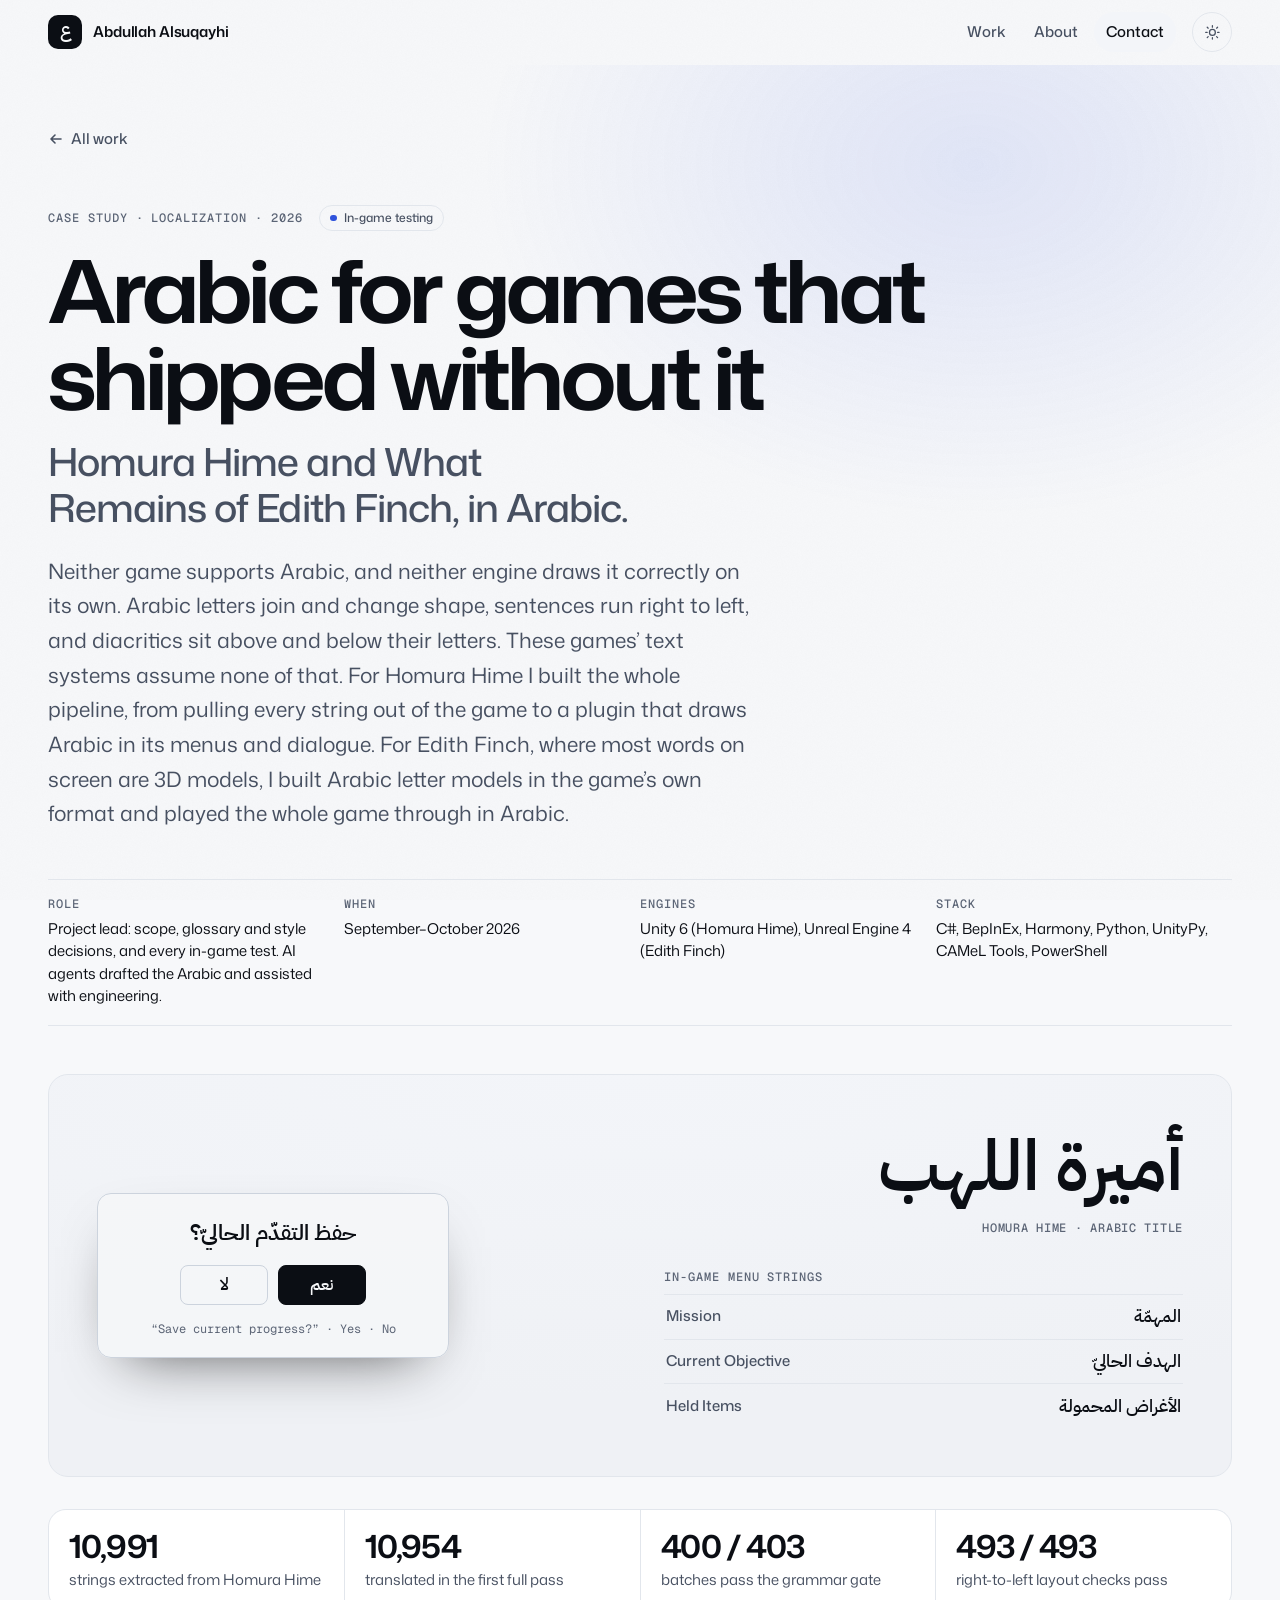
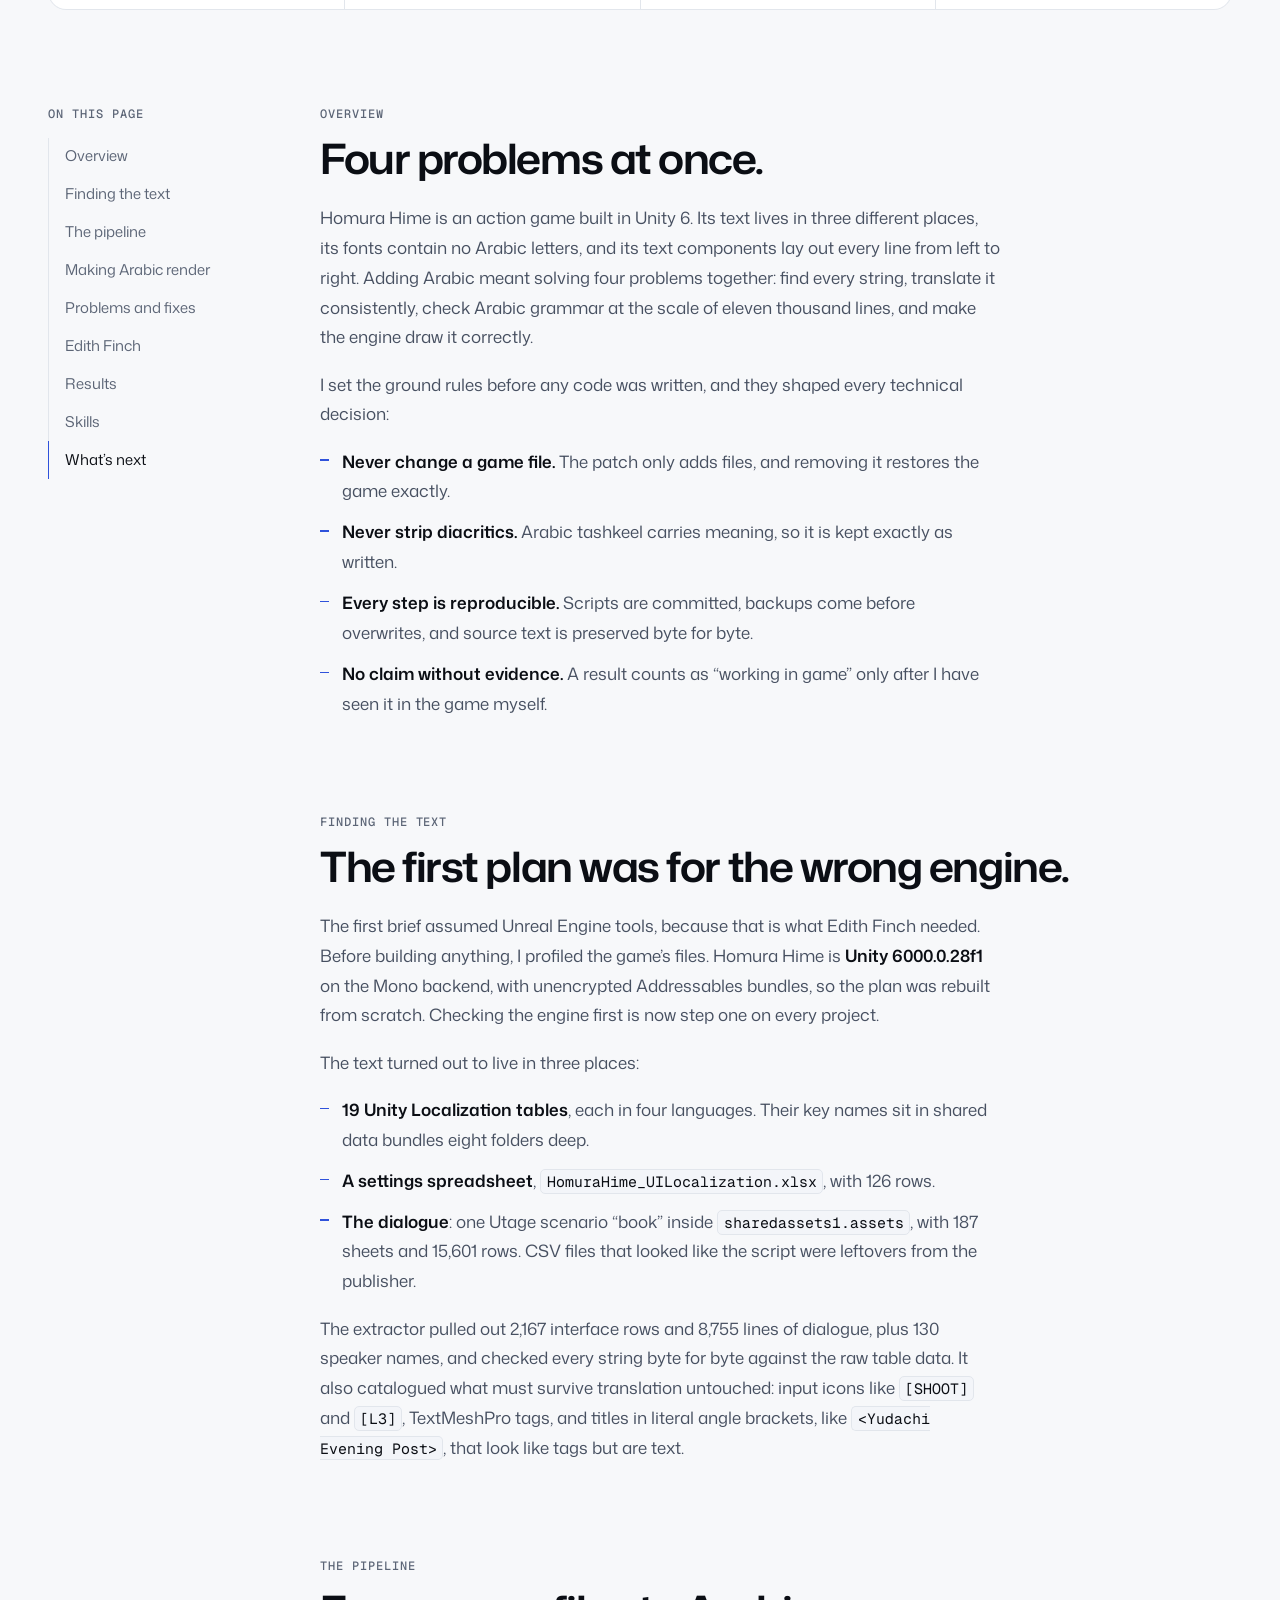
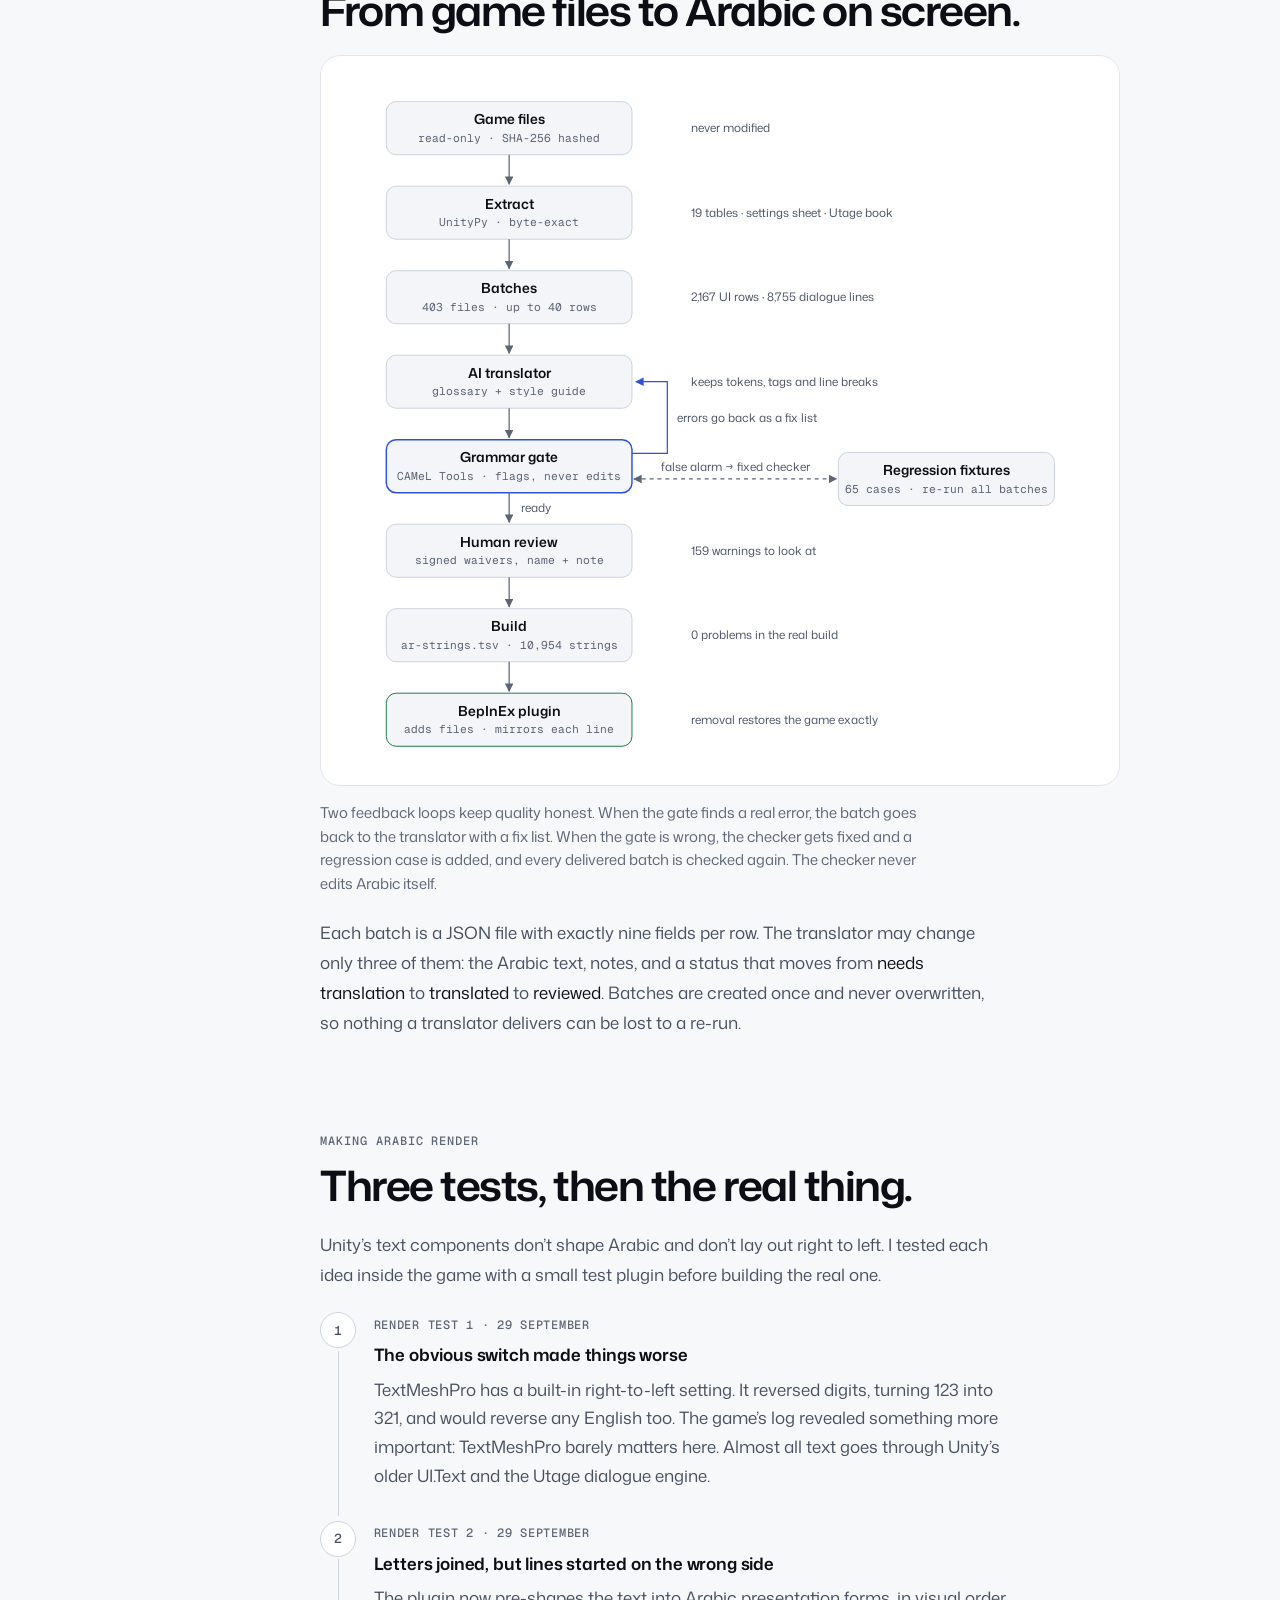
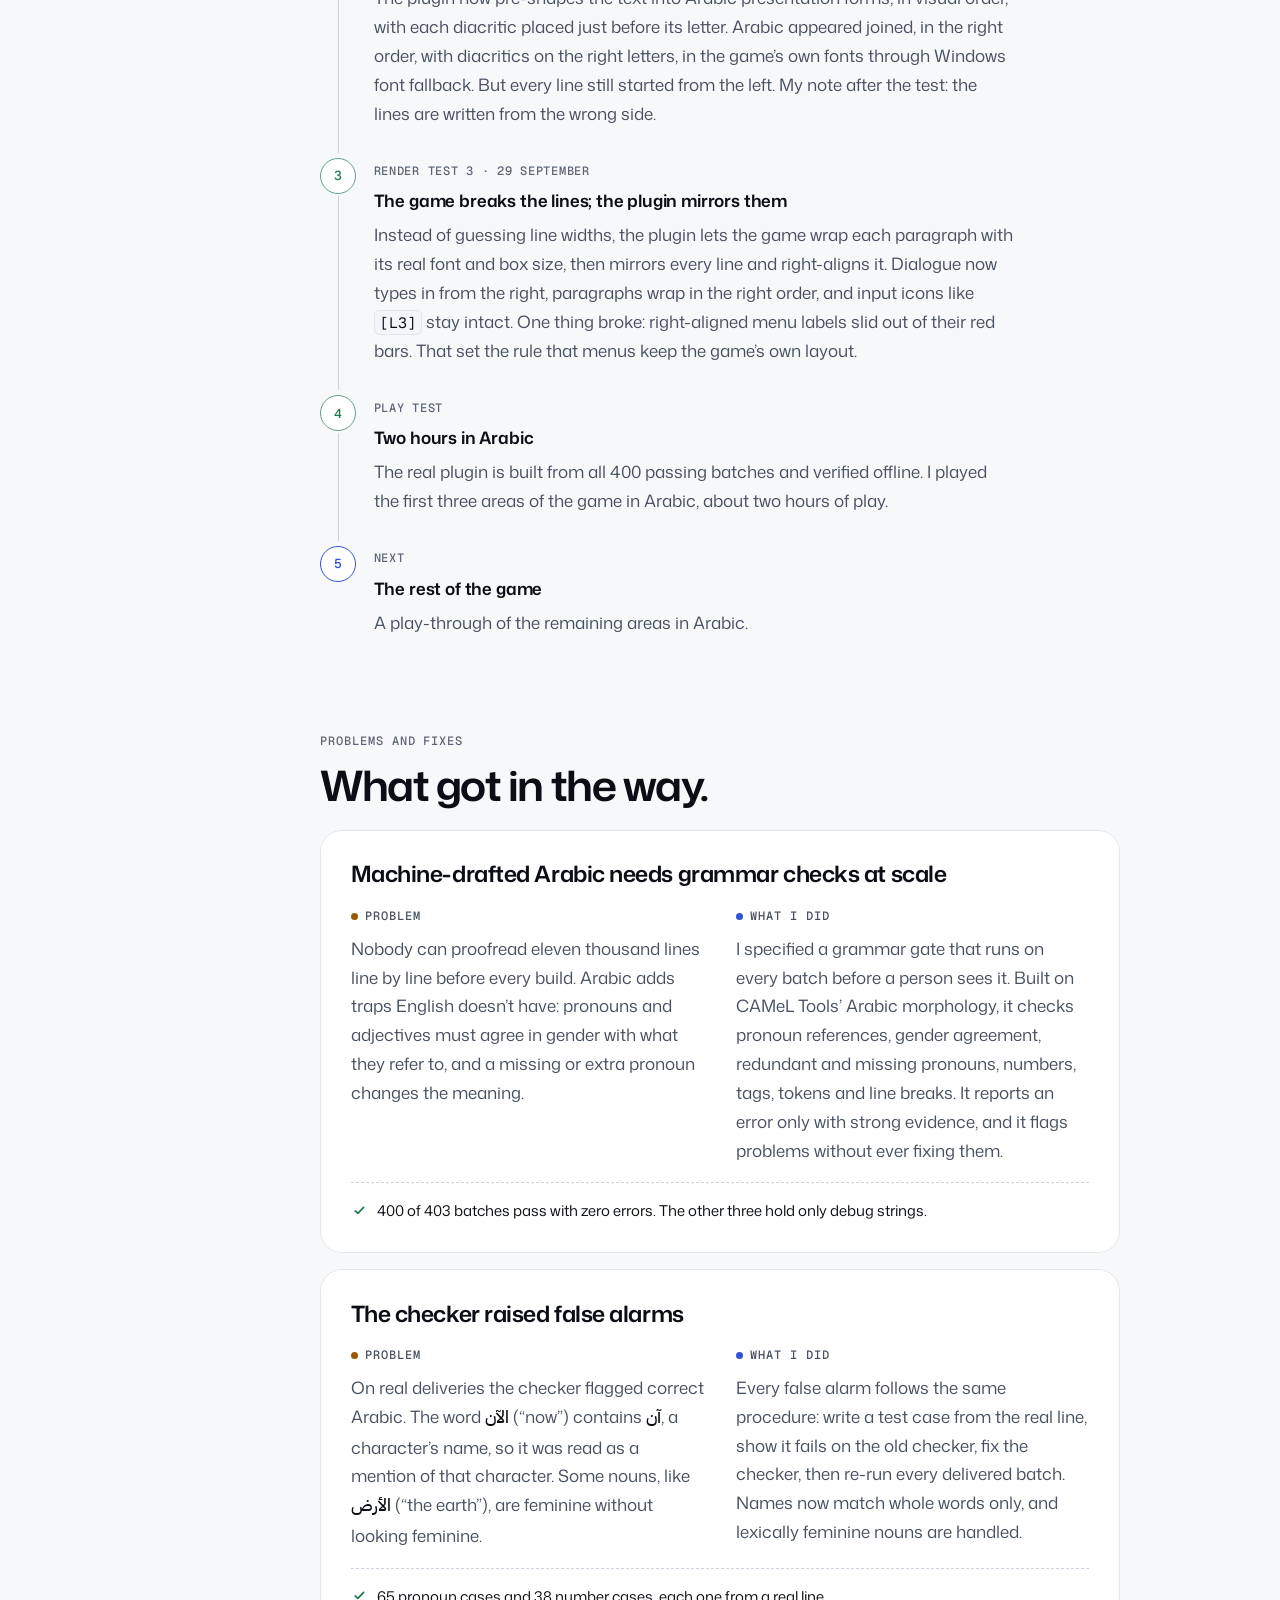
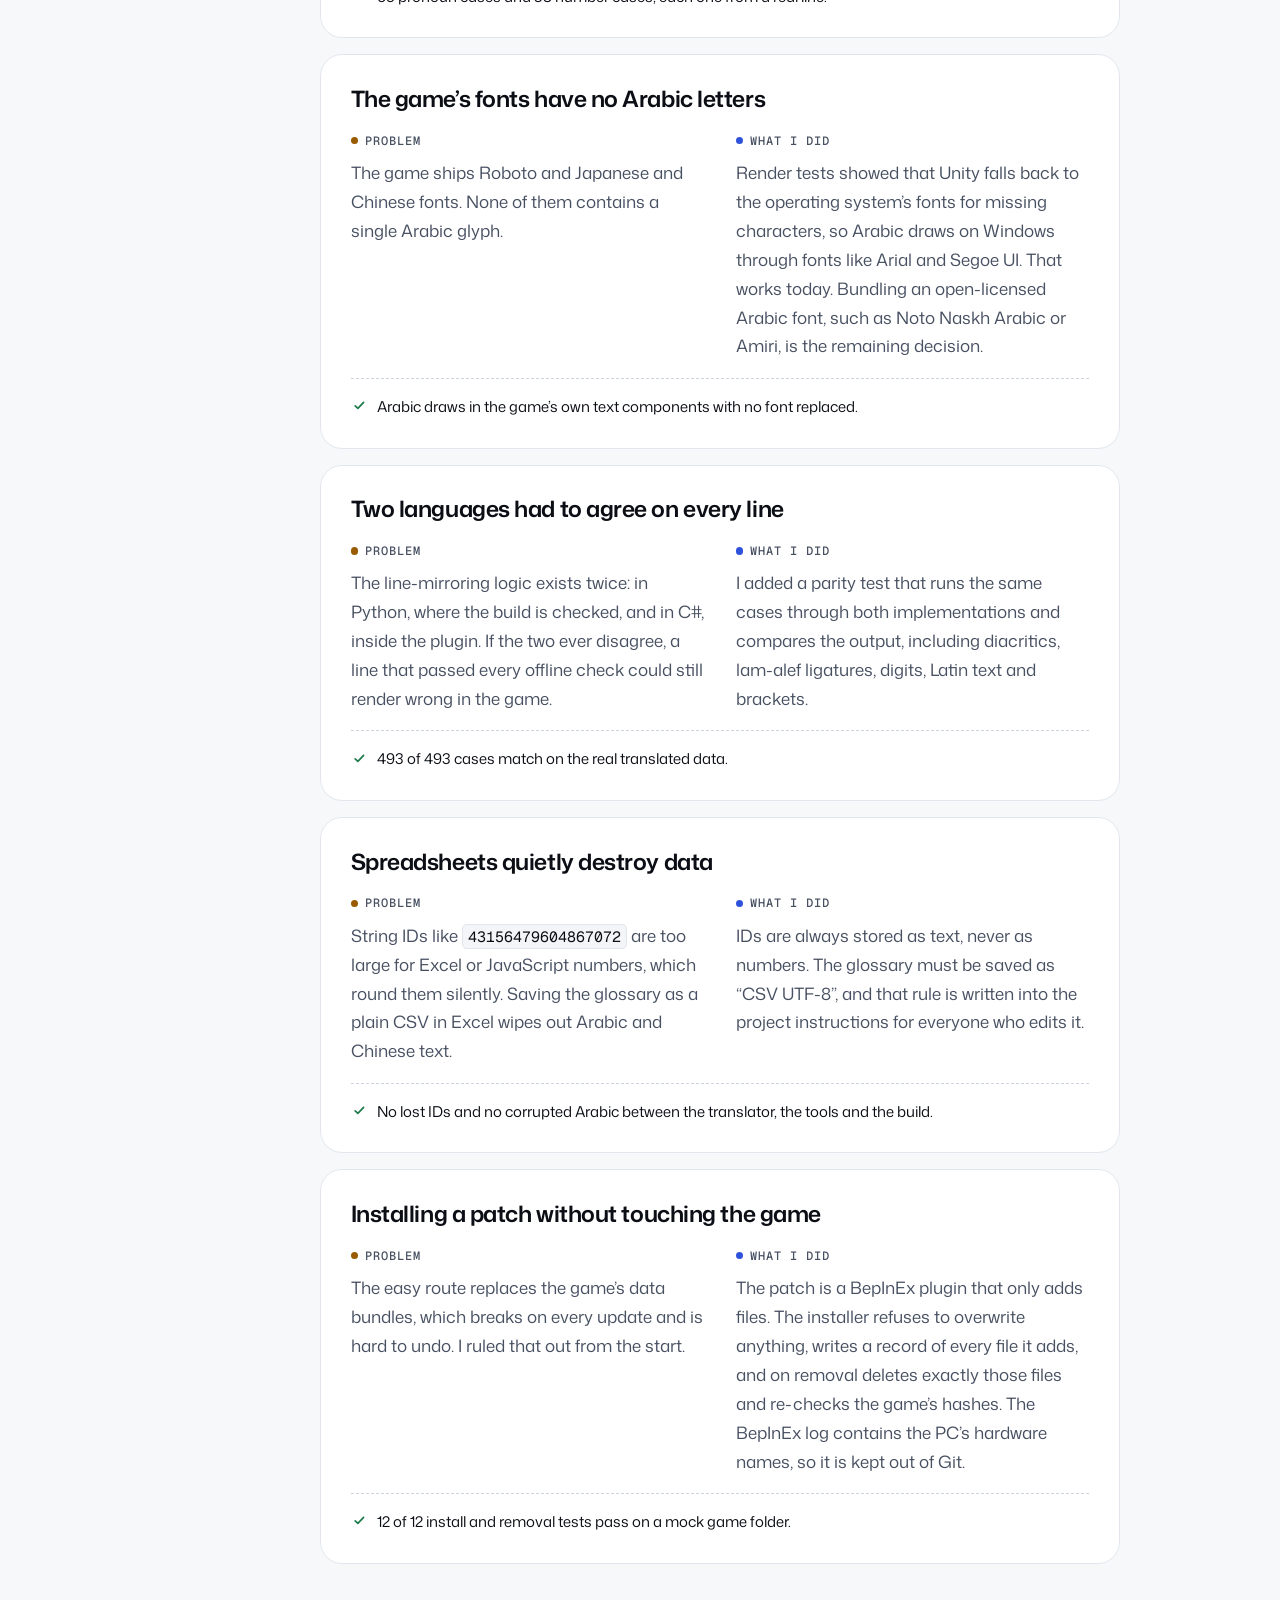
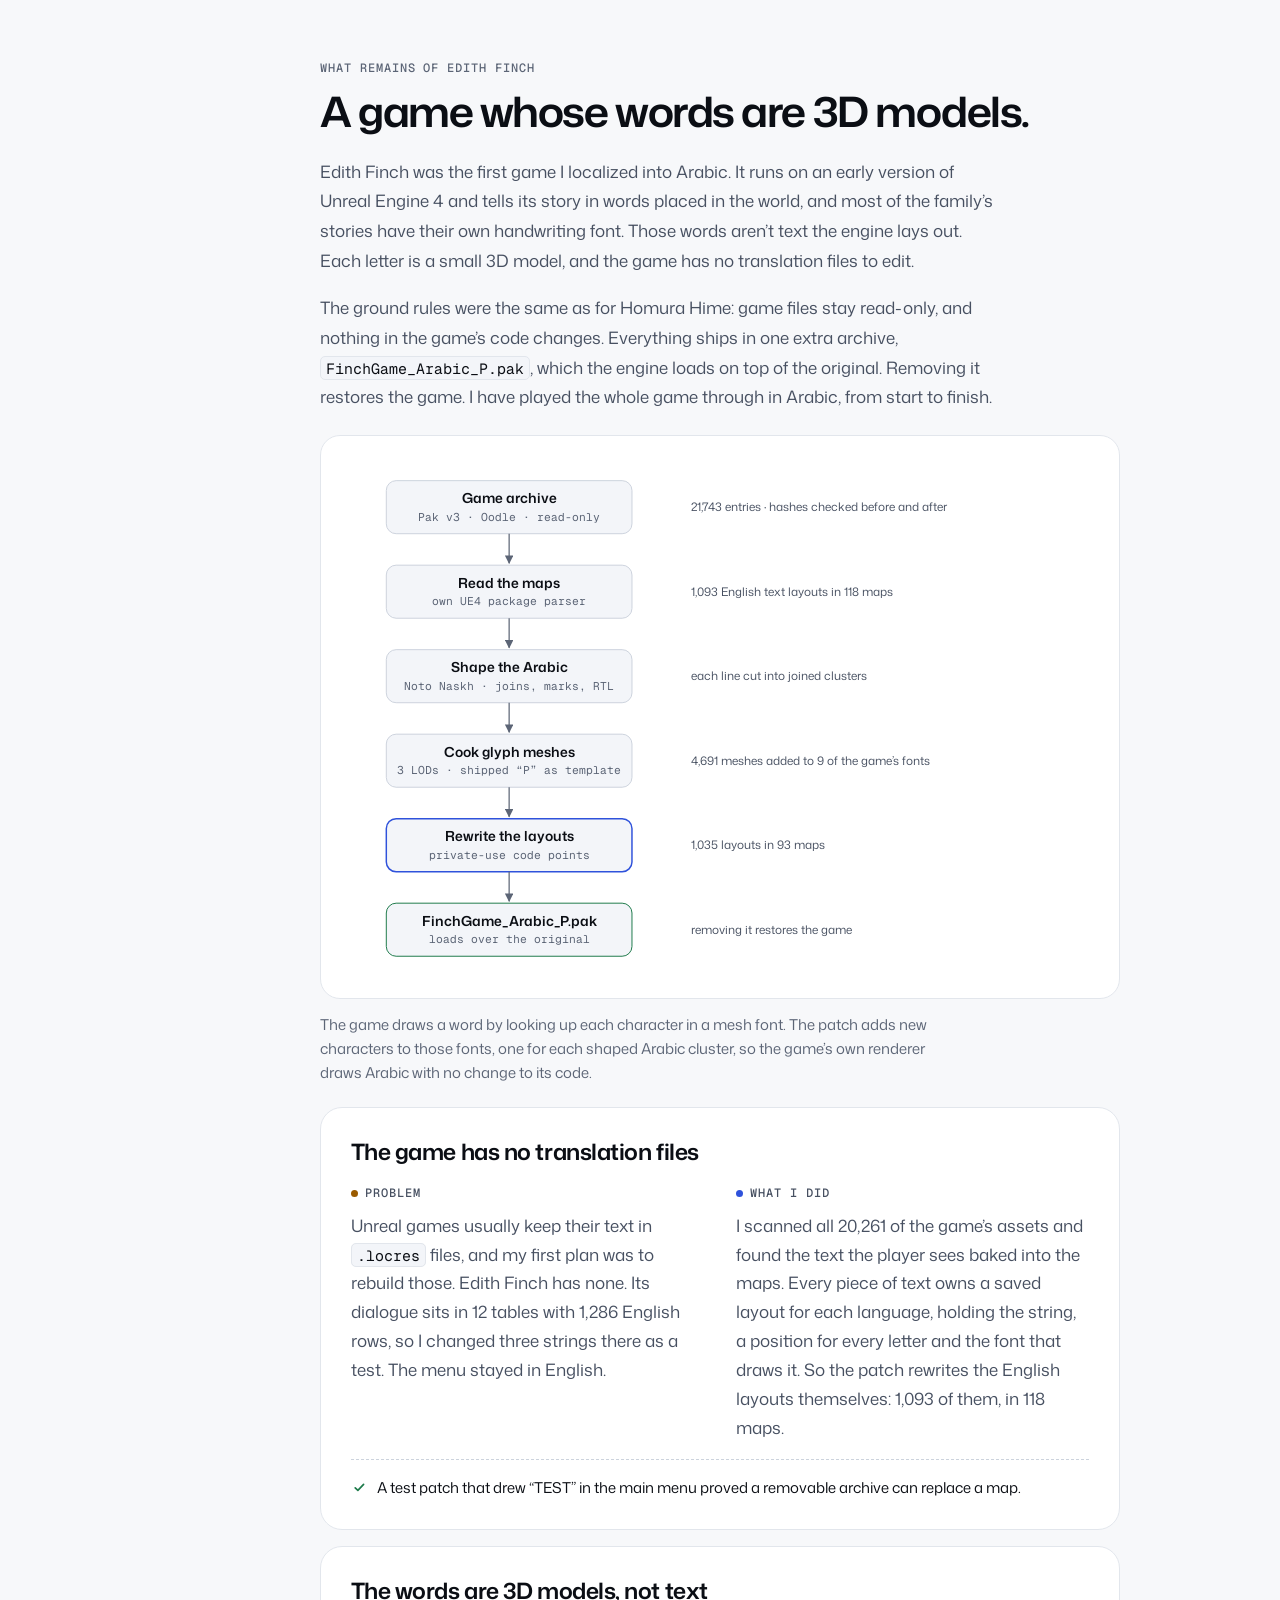
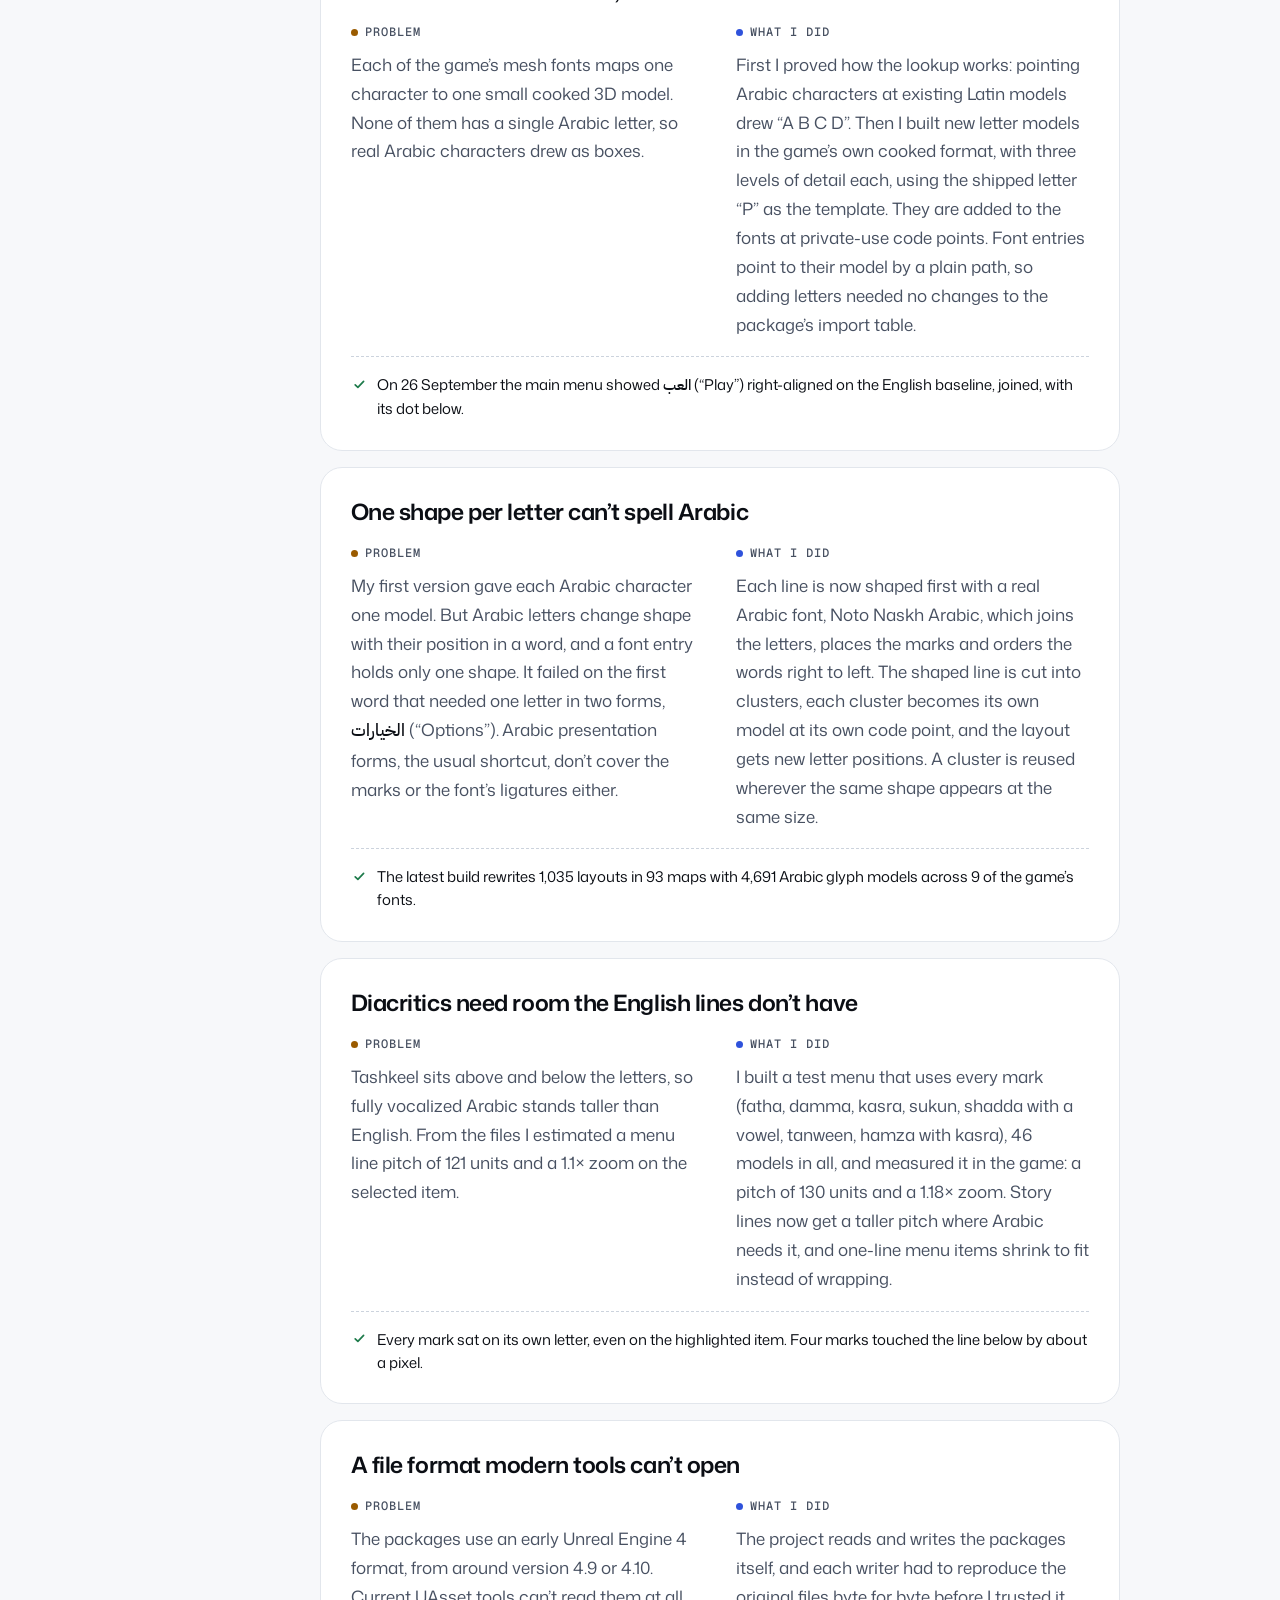
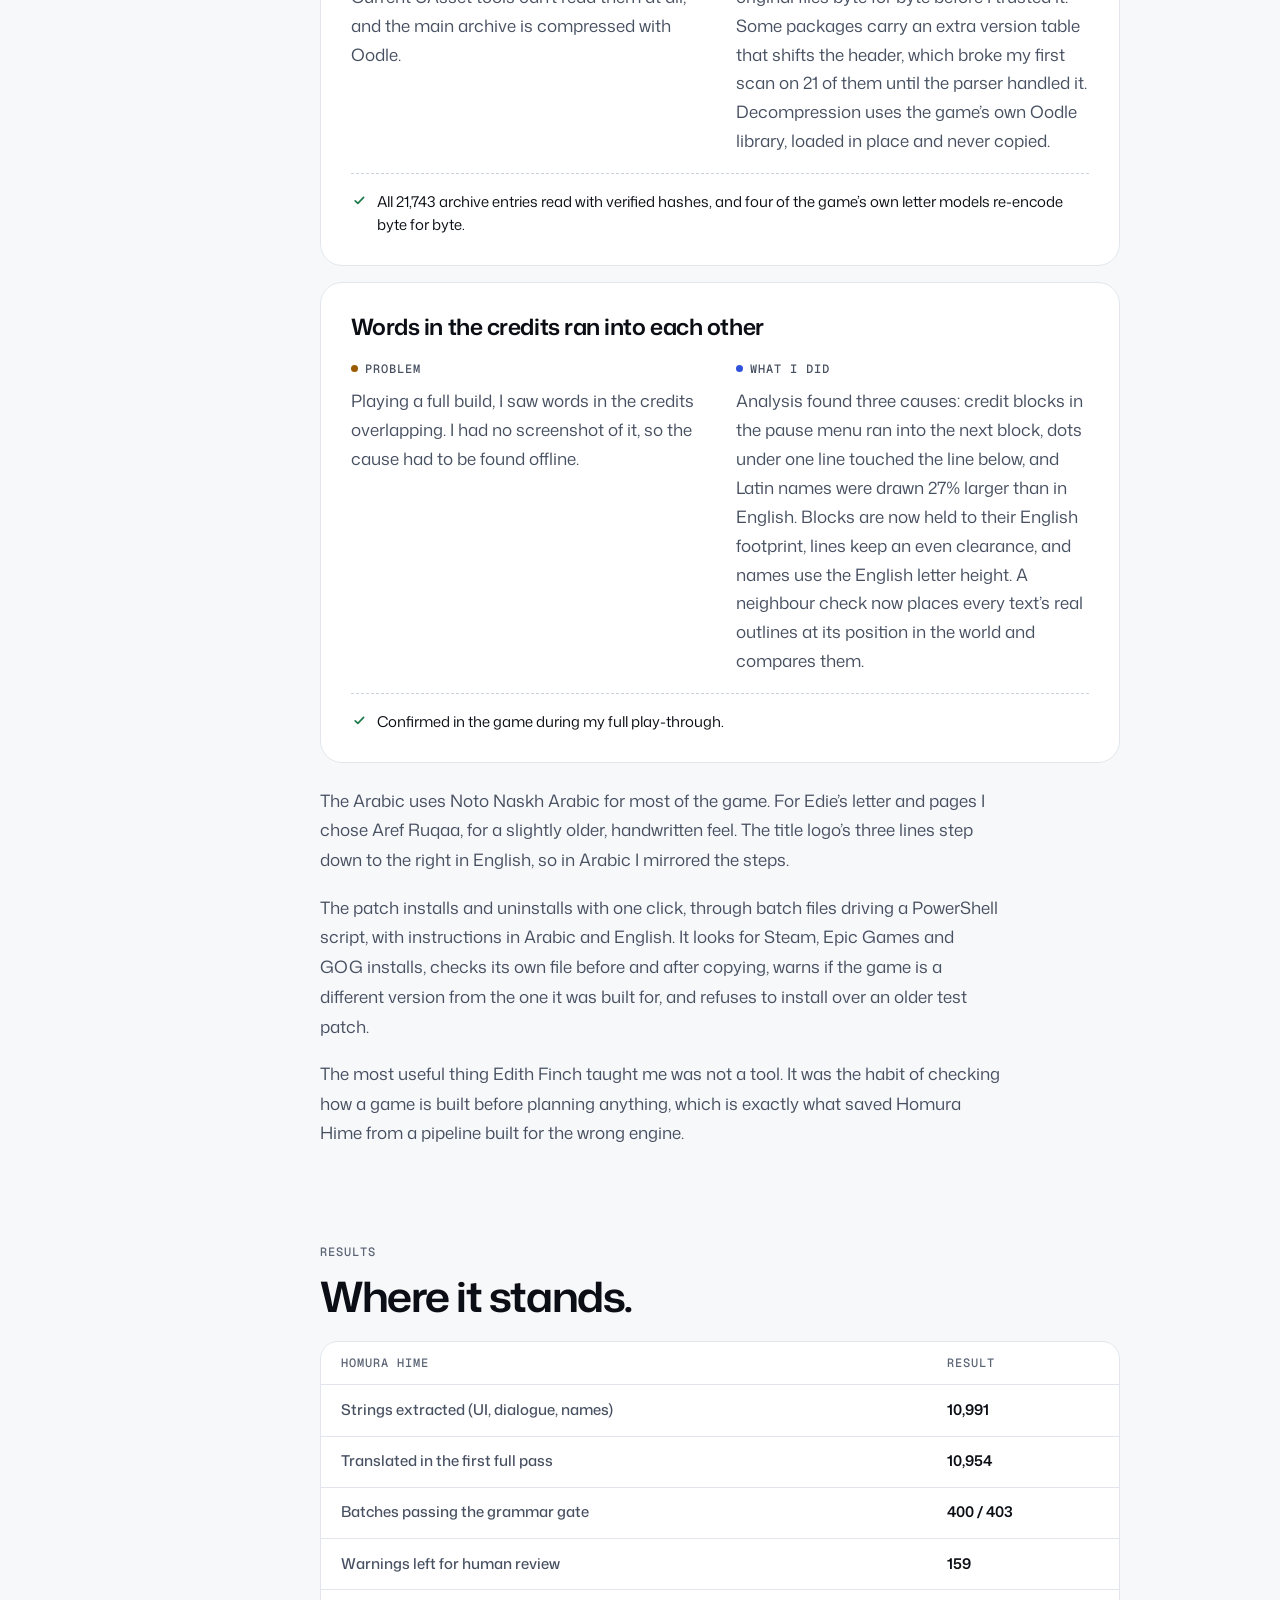
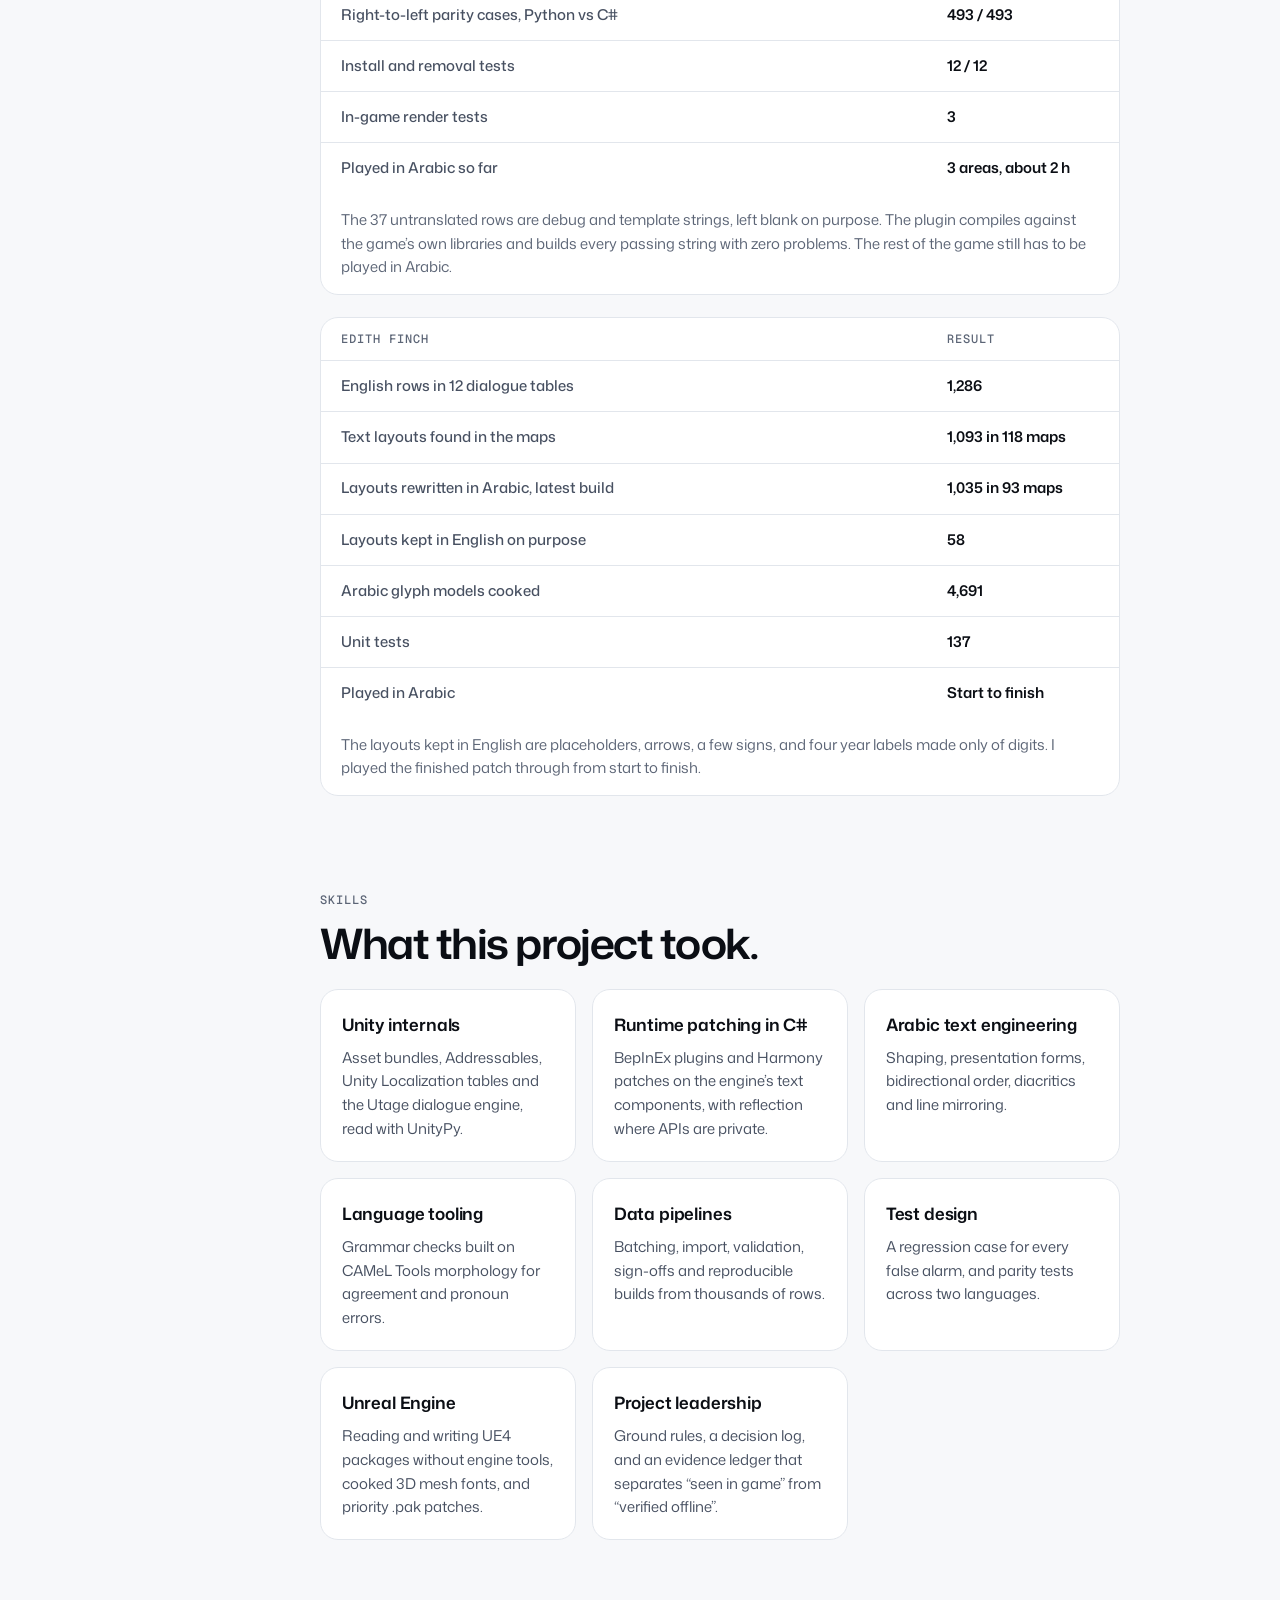
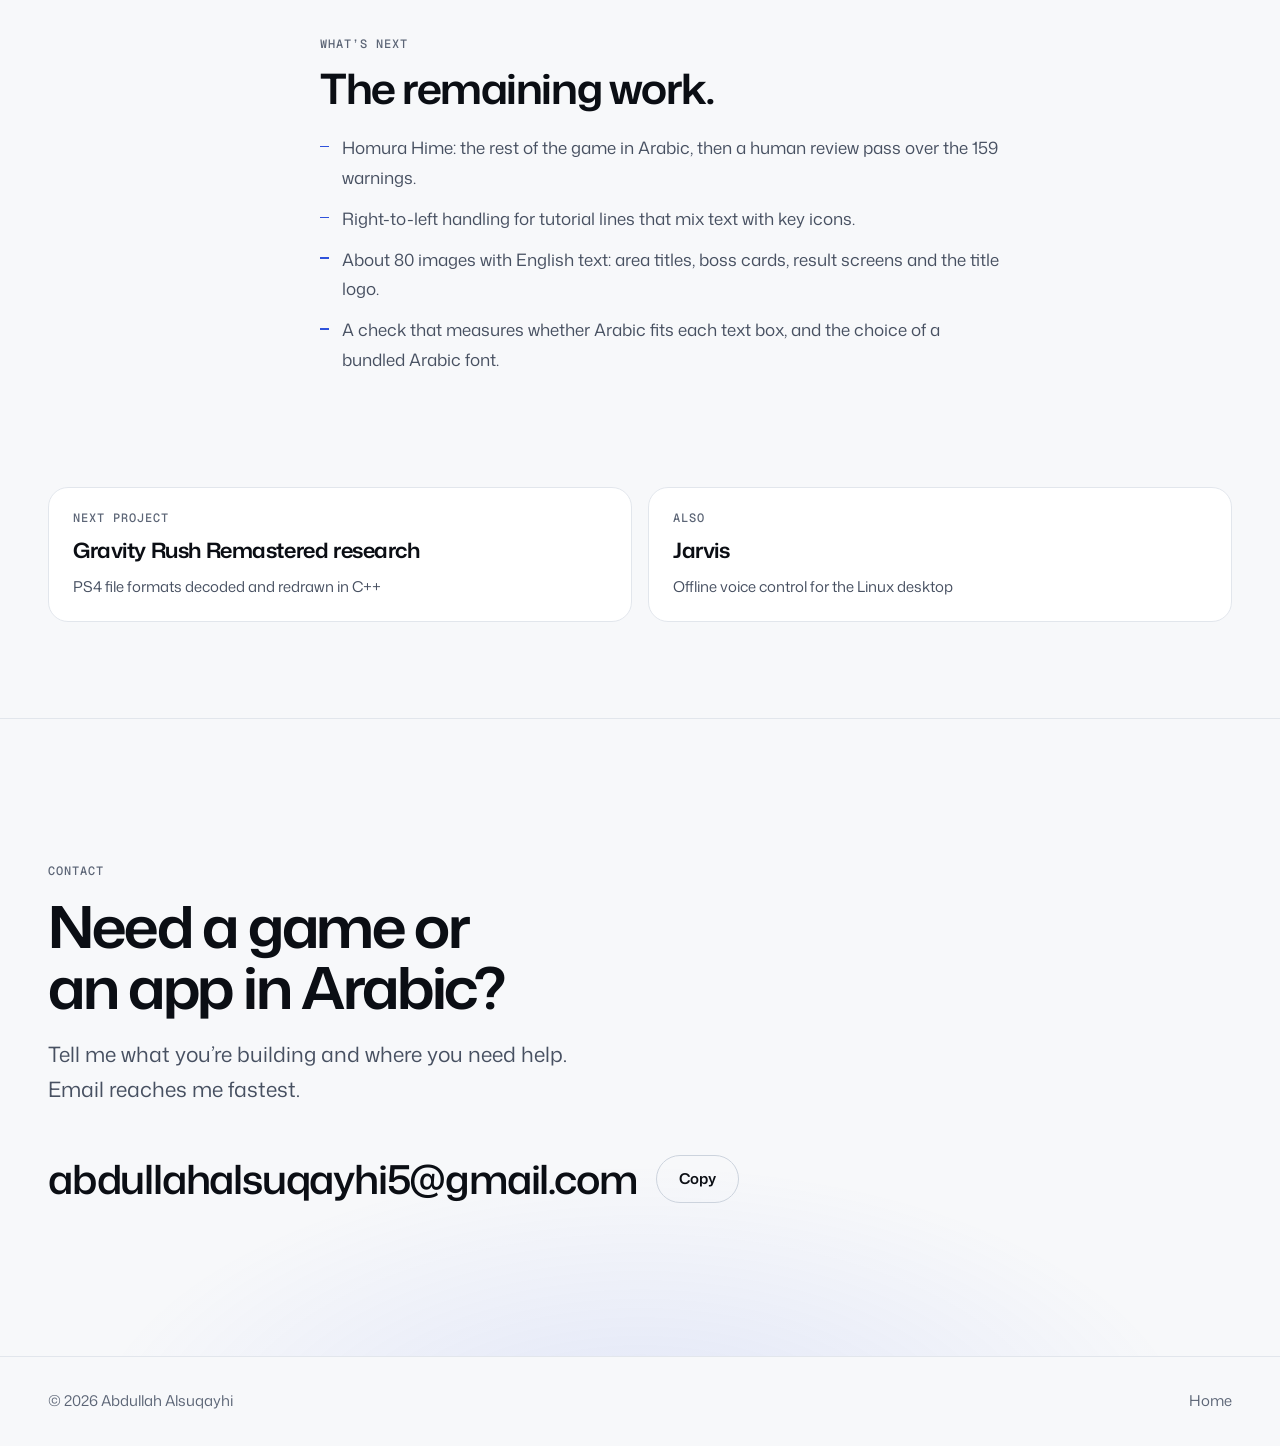
==== commit 5026c76d: "Update localization testing status - Edith Finch: played through in Arabic from start to finish; the" ====
--- a/arabic-localization/index.html
+++ b/arabic-localization/index.html
@@ -56,7 +56,7 @@
         <div class="cs-kicker rise" style="--d:1"><p class="eyebrow">Case study · Localization · 2026</p><span class="status testing"><i></i>In-game testing</span></div>
         <h1 class="rise" style="--d:1">Arabic for games that shipped without it</h1>
         <p class="cs-sub rise" style="--d:2">Homura Hime and What Remains of Edith Finch, in Arabic.</p>
-        <p class="cs-lede rise" style="--d:3">Neither game supports Arabic, and neither engine draws it correctly on its own. Arabic letters join and change shape, sentences run right to left, and diacritics sit above and below their letters. These games’ text systems assume none of that. For Homura Hime I built the whole pipeline, from pulling every string out of the game to a plugin that draws Arabic in its menus and dialogue. For Edith Finch, where most words on screen are 3D models, I built Arabic letter models in the game’s own format.</p>
+        <p class="cs-lede rise" style="--d:3">Neither game supports Arabic, and neither engine draws it correctly on its own. Arabic letters join and change shape, sentences run right to left, and diacritics sit above and below their letters. These games’ text systems assume none of that. For Homura Hime I built the whole pipeline, from pulling every string out of the game to a plugin that draws Arabic in its menus and dialogue. For Edith Finch, where most words on screen are 3D models, I built Arabic letter models in the game’s own format and played the whole game through in Arabic.</p>
         <dl class="cs-meta rise" style="--d:4">
           <div><dt class="eyebrow">Role</dt><dd>Project lead: scope, glossary and style decisions, and every in-game test. AI agents drafted the Arabic and assisted with engineering.</dd></div>
           <div><dt class="eyebrow">When</dt><dd>September–October 2026</dd></div>
@@ -216,7 +216,7 @@
 
         <section class="cs-section reveal" id="rendering" aria-labelledby="rendering-h">
           <p class="eyebrow">Making Arabic render</p>
-          <h2 id="rendering-h">Three tests in the real game.</h2>
+          <h2 id="rendering-h">Three tests, then the real thing.</h2>
           <div class="prose">
             <p>Unity’s text components don’t shape Arabic and don’t lay out right to left. I tested each idea inside the game with a small test plugin before building the real one.</p>
           </div>
@@ -245,12 +245,20 @@
                 <p>Instead of guessing line widths, the plugin lets the game wrap each paragraph with its real font and box size, then mirrors every line and right-aligns it. Dialogue now types in from the right, paragraphs wrap in the right order, and input icons like <code>[L3]</code> stay intact. One thing broke: right-aligned menu labels slid out of their red bars. That set the rule that menus keep the game’s own layout.</p>
               </div>
             </li>
-            <li class="step now">
+            <li class="step ok">
               <span class="step-n" aria-hidden="true">4</span>
               <div class="step-body">
+                <p class="when">Play test</p>
+                <h3>Two hours in Arabic</h3>
+                <p>The real plugin is built from all 400 passing batches and verified offline. I played the first three areas of the game in Arabic, about two hours of play.</p>
+              </div>
+            </li>
+            <li class="step now">
+              <span class="step-n" aria-hidden="true">5</span>
+              <div class="step-body">
                 <p class="when">Next</p>
-                <h3>The full Arabic build in game</h3>
-                <p>The real plugin is built from all 400 passing batches and verified offline. Its first full run in the game is the next test.</p>
+                <h3>The rest of the game</h3>
+                <p>A play-through of the remaining areas in Arabic.</p>
               </div>
             </li>
           </ol>
@@ -321,7 +329,7 @@
           <h2 id="edith-h">A game whose words are 3D models.</h2>
           <div class="prose">
             <p>Edith Finch was the first game I localized into Arabic. It runs on an early version of Unreal Engine 4 and tells its story in words placed in the world, and most of the family’s stories have their own handwriting font. Those words aren’t text the engine lays out. Each letter is a small 3D model, and the game has no translation files to edit.</p>
-            <p>The ground rules were the same as for Homura Hime: game files stay read-only, and nothing in the game’s code changes. Everything ships in one extra archive, <code>FinchGame_Arabic_P.pak</code>, which the engine loads on top of the original. Removing it restores the game.</p>
+            <p>The ground rules were the same as for Homura Hime: game files stay read-only, and nothing in the game’s code changes. Everything ships in one extra archive, <code>FinchGame_Arabic_P.pak</code>, which the engine loads on top of the original. Removing it restores the game. I have played the whole game through in Arabic, from start to finish.</p>
           </div>
           <figure class="diagram">
             <div class="diagram-box">
@@ -418,7 +426,7 @@
                 <div><p class="tag">Problem</p><p>Playing a full build, I saw words in the credits overlapping. I had no screenshot of it, so the cause had to be found offline.</p></div>
                 <div><p class="tag fix">What I did</p><p>Analysis found three causes: credit blocks in the pause menu ran into the next block, dots under one line touched the line below, and Latin names were drawn 27% larger than in English. Blocks are now held to their English footprint, lines keep an even clearance, and names use the English letter height. A neighbour check now places every text’s real outlines at its position in the world and compares them.</p></div>
               </div>
-              <p class="result"><svg viewBox="0 0 20 20" aria-hidden="true"><path fill="none" stroke="currentColor" stroke-width="2" stroke-linecap="round" stroke-linejoin="round" d="m5 10.5 3.2 3L15 6.5"/></svg>In that model, no texts that were apart in English overlap in Arabic, except six bathtub pairs it reports. The fix still has to be confirmed in the game.</p>
+              <p class="result"><svg viewBox="0 0 20 20" aria-hidden="true"><path fill="none" stroke="currentColor" stroke-width="2" stroke-linecap="round" stroke-linejoin="round" d="m5 10.5 3.2 3L15 6.5"/></svg>Confirmed in the game during my full play-through.</p>
             </article>
           </div>
           <div class="prose">
@@ -442,8 +450,9 @@
                 <tr><th scope="row">Right-to-left parity cases, Python vs C#</th><td>493 / 493</td></tr>
                 <tr><th scope="row">Install and removal tests</th><td>12 / 12</td></tr>
                 <tr><th scope="row">In-game render tests</th><td>3</td></tr>
+                <tr><th scope="row">Played in Arabic so far</th><td>3 areas, about 2 h</td></tr>
               </tbody>
-              <caption>The 37 untranslated rows are debug and template strings, left blank on purpose. The plugin compiles against the game’s own libraries and builds every passing string with zero problems; its first full run in the game is next.</caption>
+              <caption>The 37 untranslated rows are debug and template strings, left blank on purpose. The plugin compiles against the game’s own libraries and builds every passing string with zero problems. The rest of the game still has to be played in Arabic.</caption>
             </table>
           </div>
           <div class="table-wrap">
@@ -456,8 +465,9 @@
                 <tr><th scope="row">Layouts kept in English on purpose</th><td>58</td></tr>
                 <tr><th scope="row">Arabic glyph models cooked</th><td>4,691</td></tr>
                 <tr><th scope="row">Unit tests</th><td>137</td></tr>
+                <tr><th scope="row">Played in Arabic</th><td>Start to finish</td></tr>
               </tbody>
-              <caption>The layouts kept in English are placeholders, arrows, a few signs, and four year labels made only of digits. Seen in the game on Windows: Arabic menu words, a fully vocalized menu, and the main menu, replay dialog and title logo of an early full build. A full play-through of the latest build is next.</caption>
+              <caption>The layouts kept in English are placeholders, arrows, a few signs, and four year labels made only of digits. I played the finished patch through from start to finish.</caption>
             </table>
           </div>
         </section>
@@ -482,12 +492,10 @@
           <h2 id="next-h">The remaining work.</h2>
           <div class="prose">
             <ul class="points">
-              <li>The first in-game run of the full Arabic build, then a human review pass over the 159 warnings.</li>
+              <li>Homura Hime: the rest of the game in Arabic, then a human review pass over the 159 warnings.</li>
               <li>Right-to-left handling for tutorial lines that mix text with key icons.</li>
               <li>About 80 images with English text: area titles, boss cards, result screens and the title logo.</li>
               <li>A check that measures whether Arabic fits each text box, and the choice of a bundled Arabic font.</li>
-              <li>Edith Finch: a full play-through of the latest build, including the credits fix and the mirrored title logo.</li>
-              <li>The Edith Finch installer on a second PC. So far it has run only against stand-in game folders.</li>
             </ul>
           </div>
         </section>
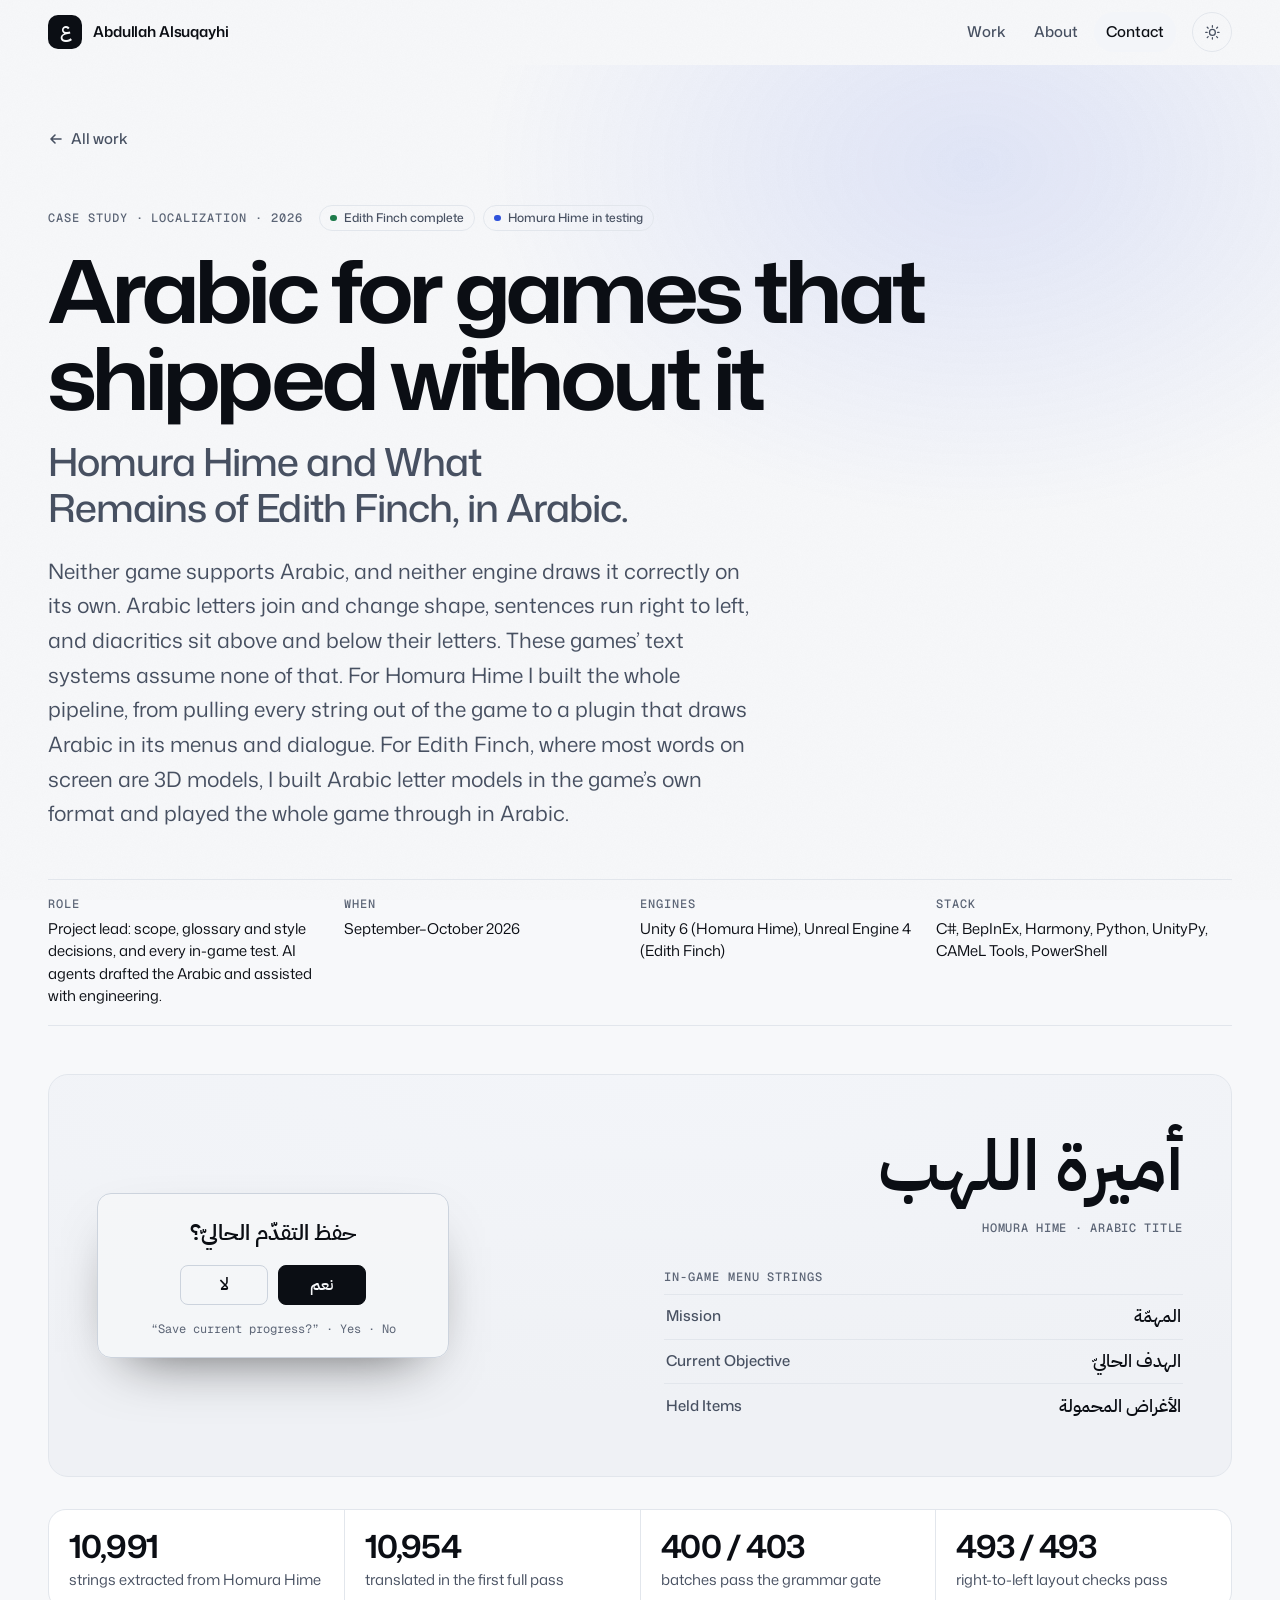
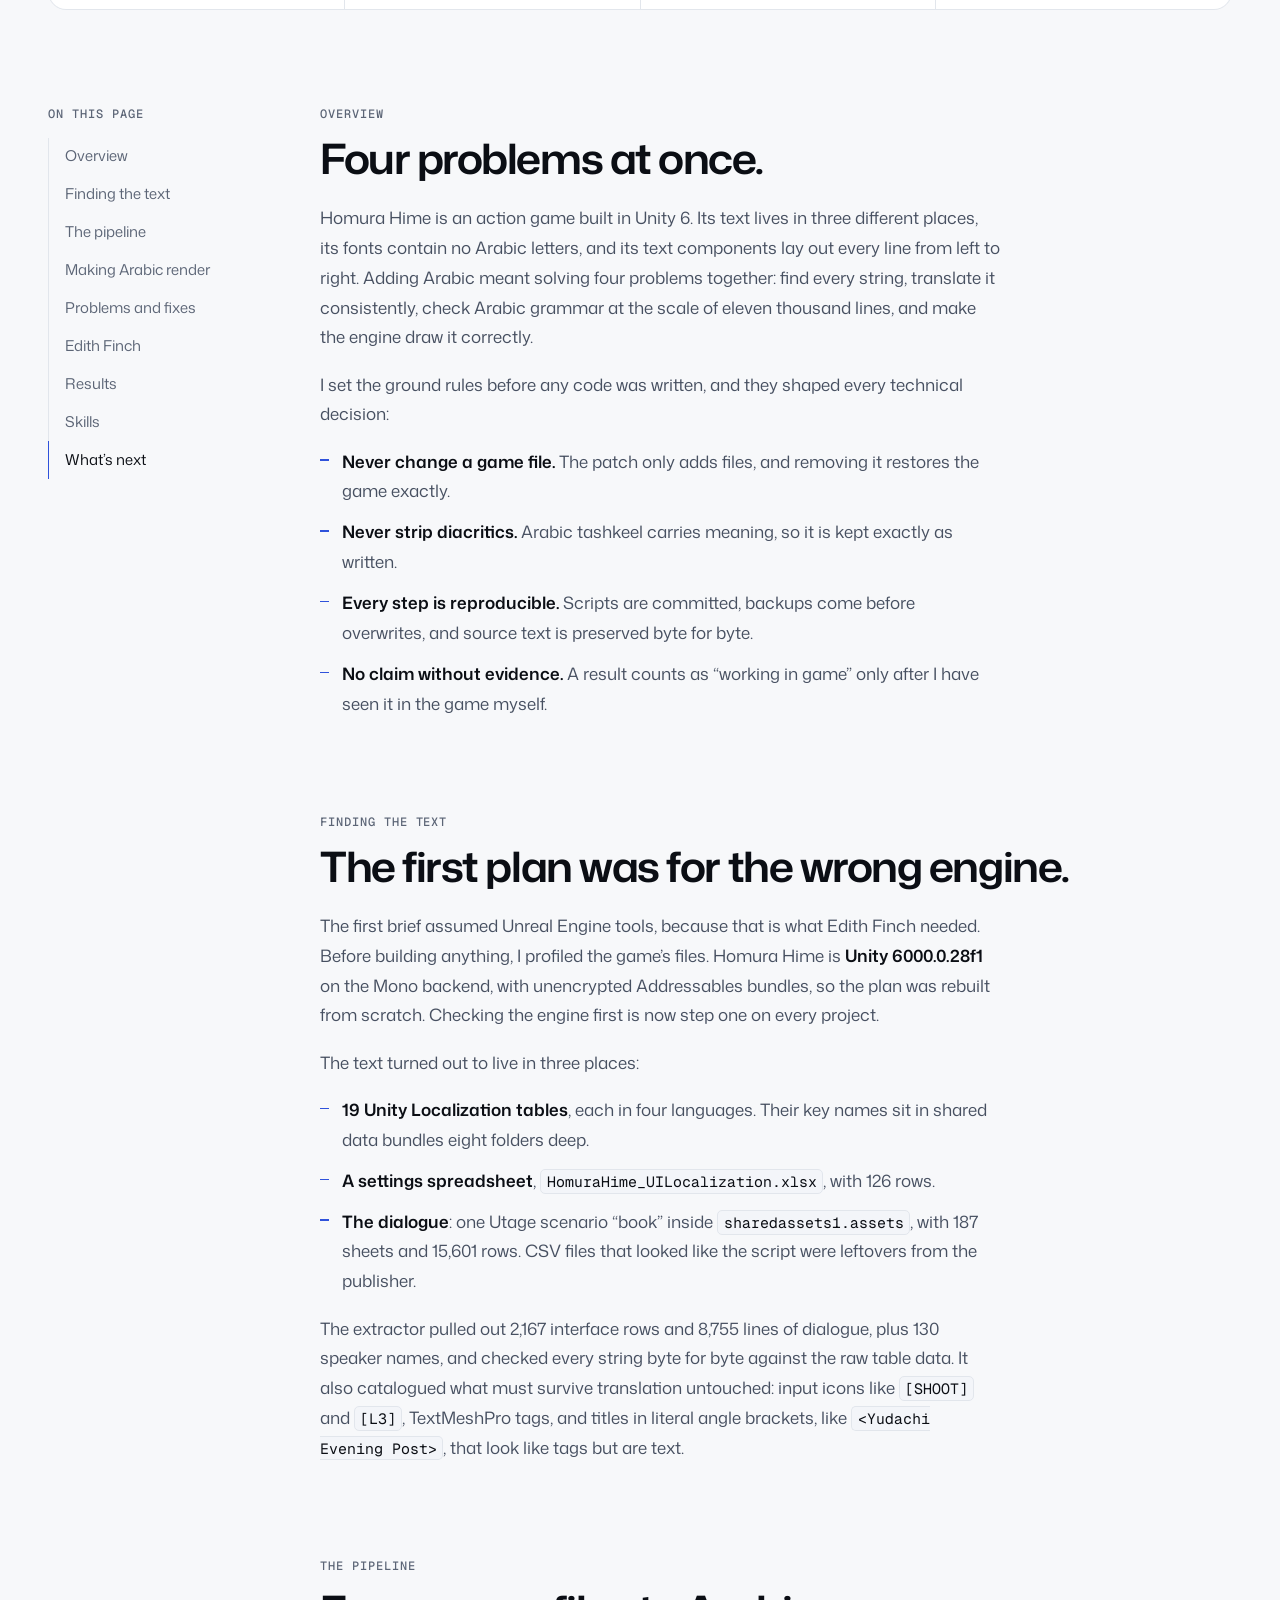
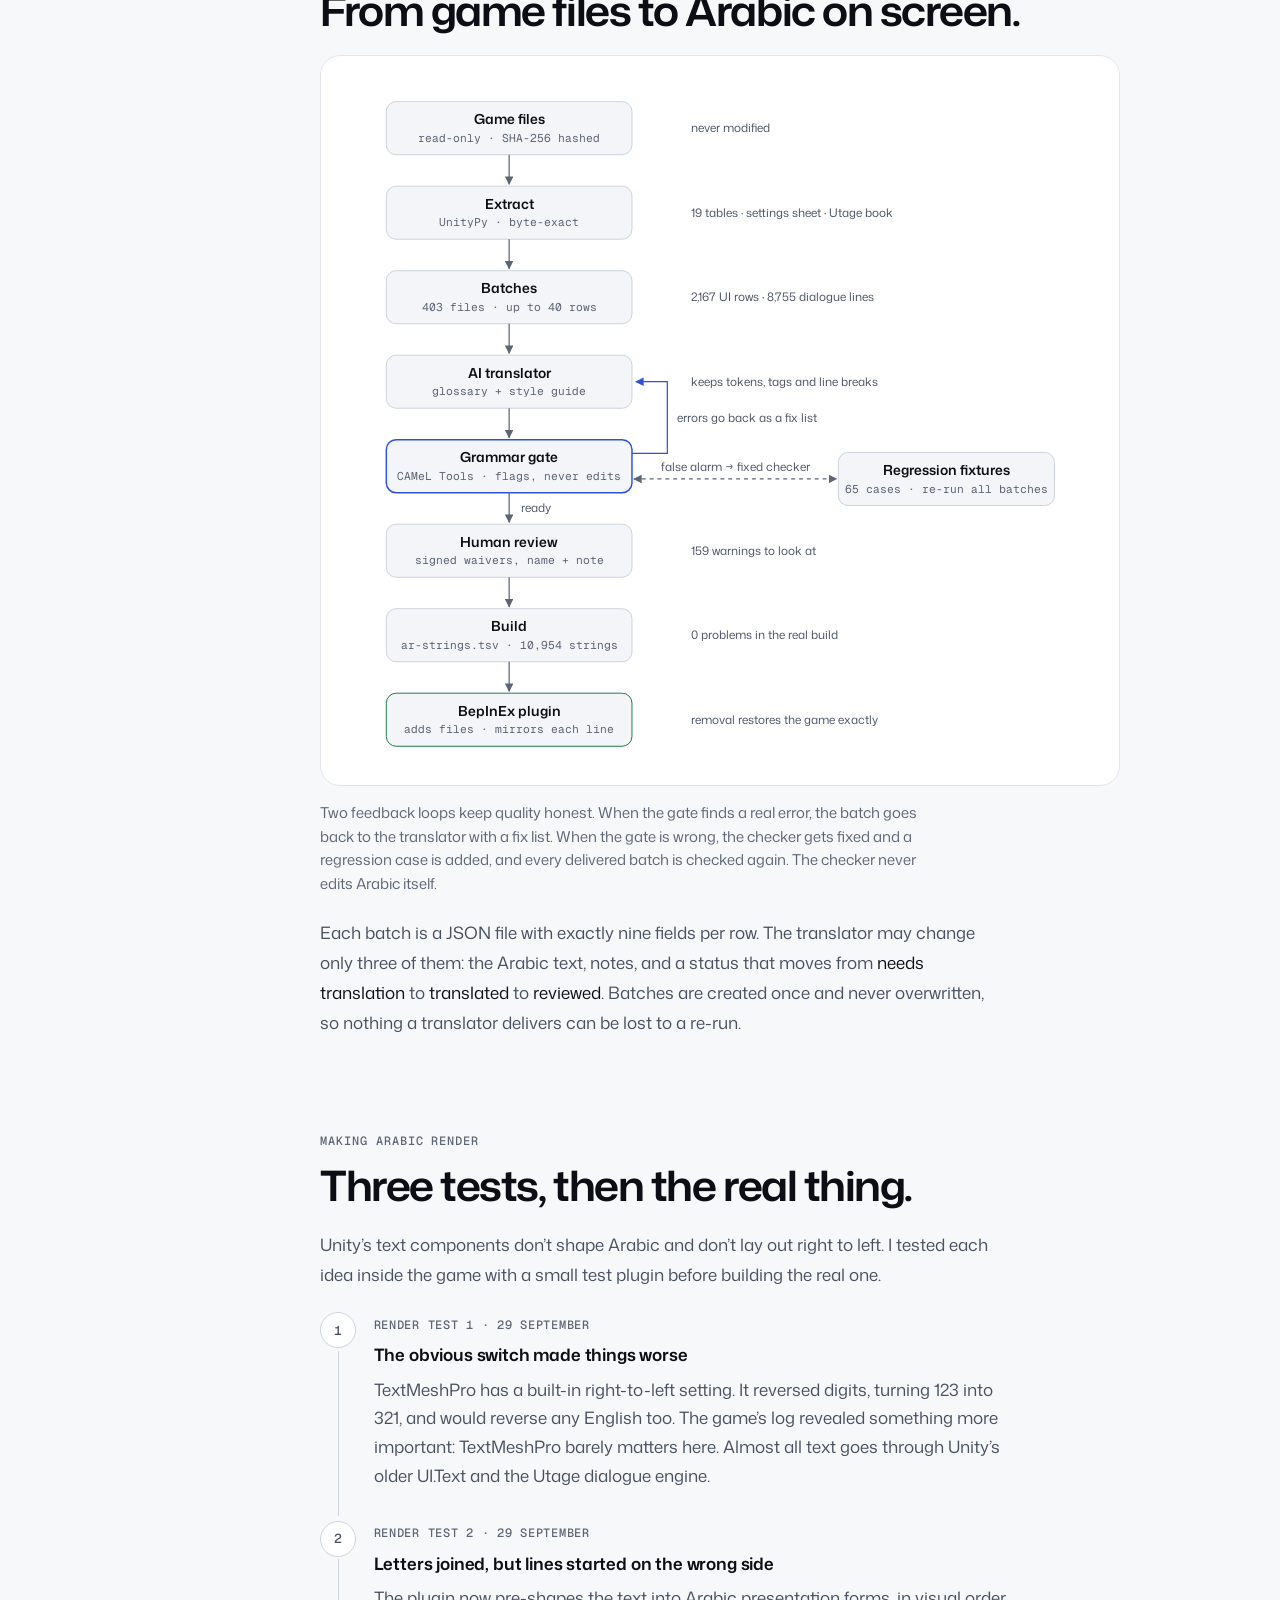
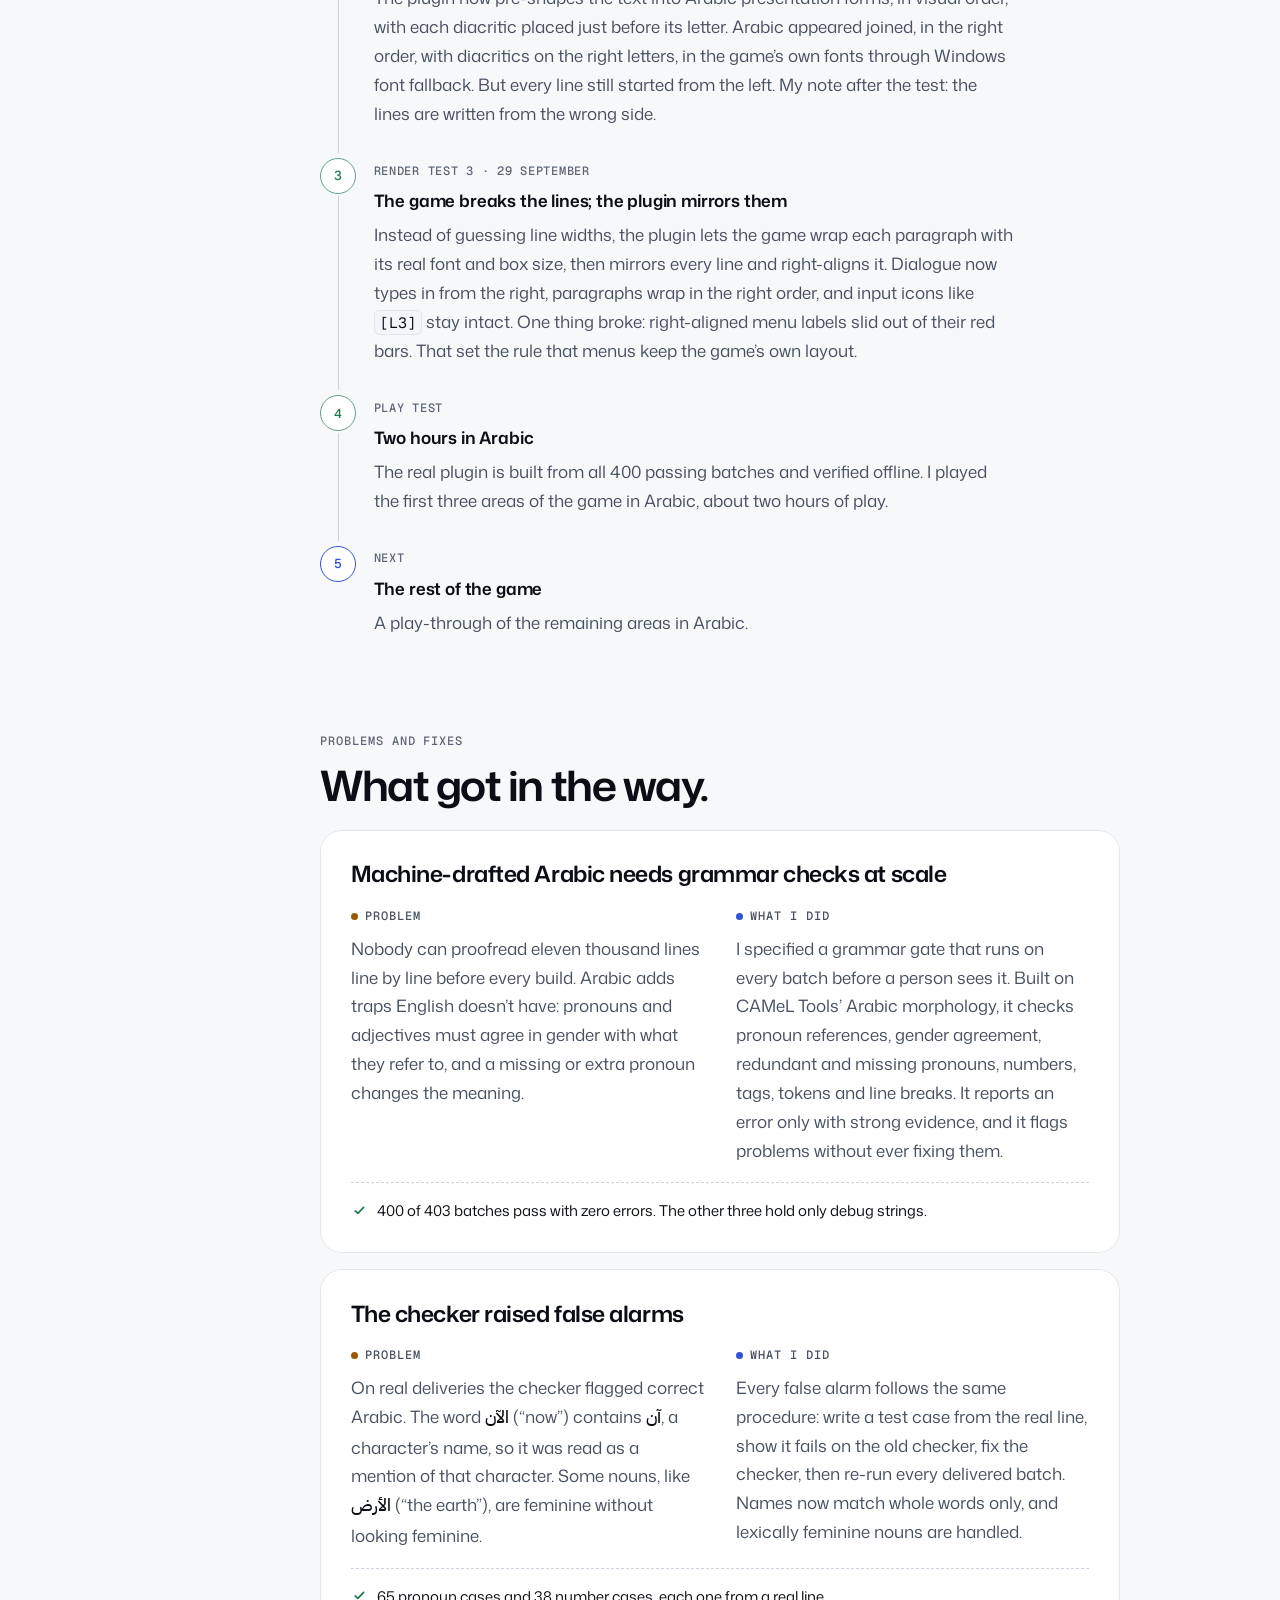
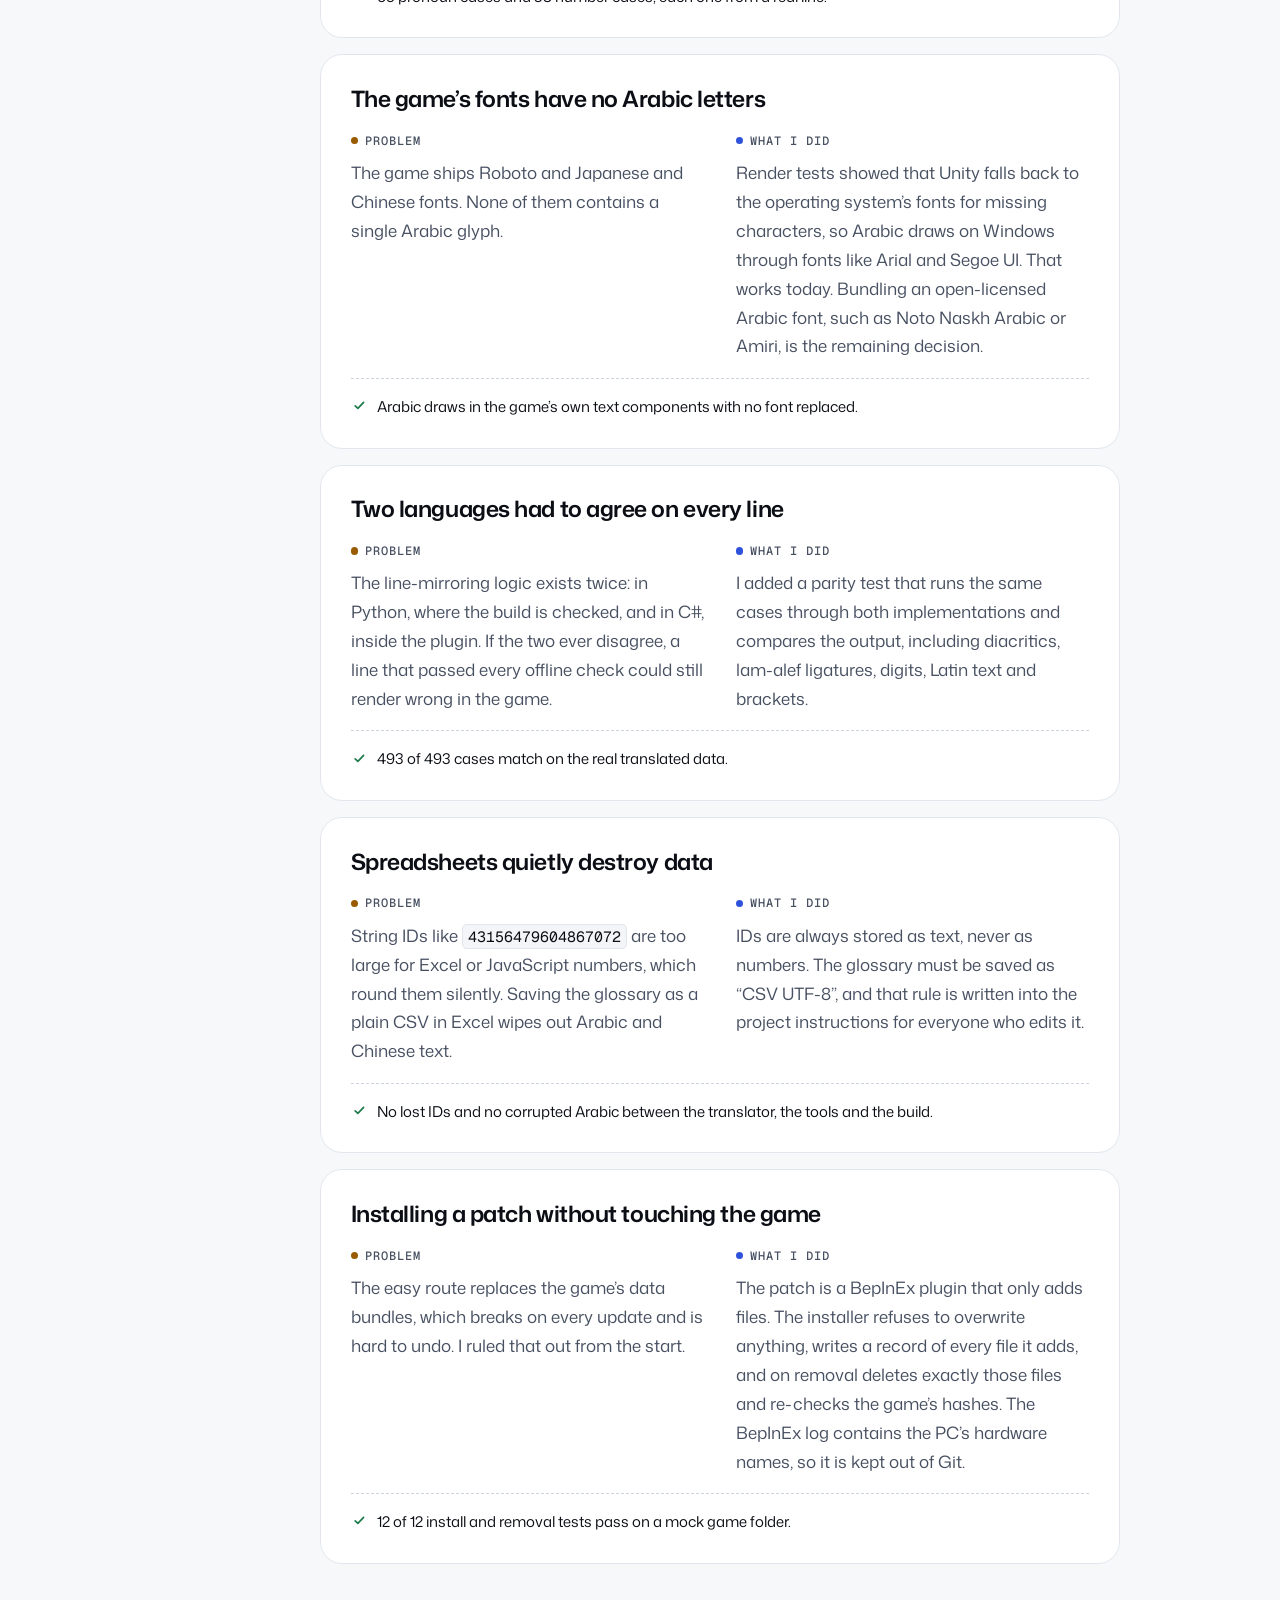
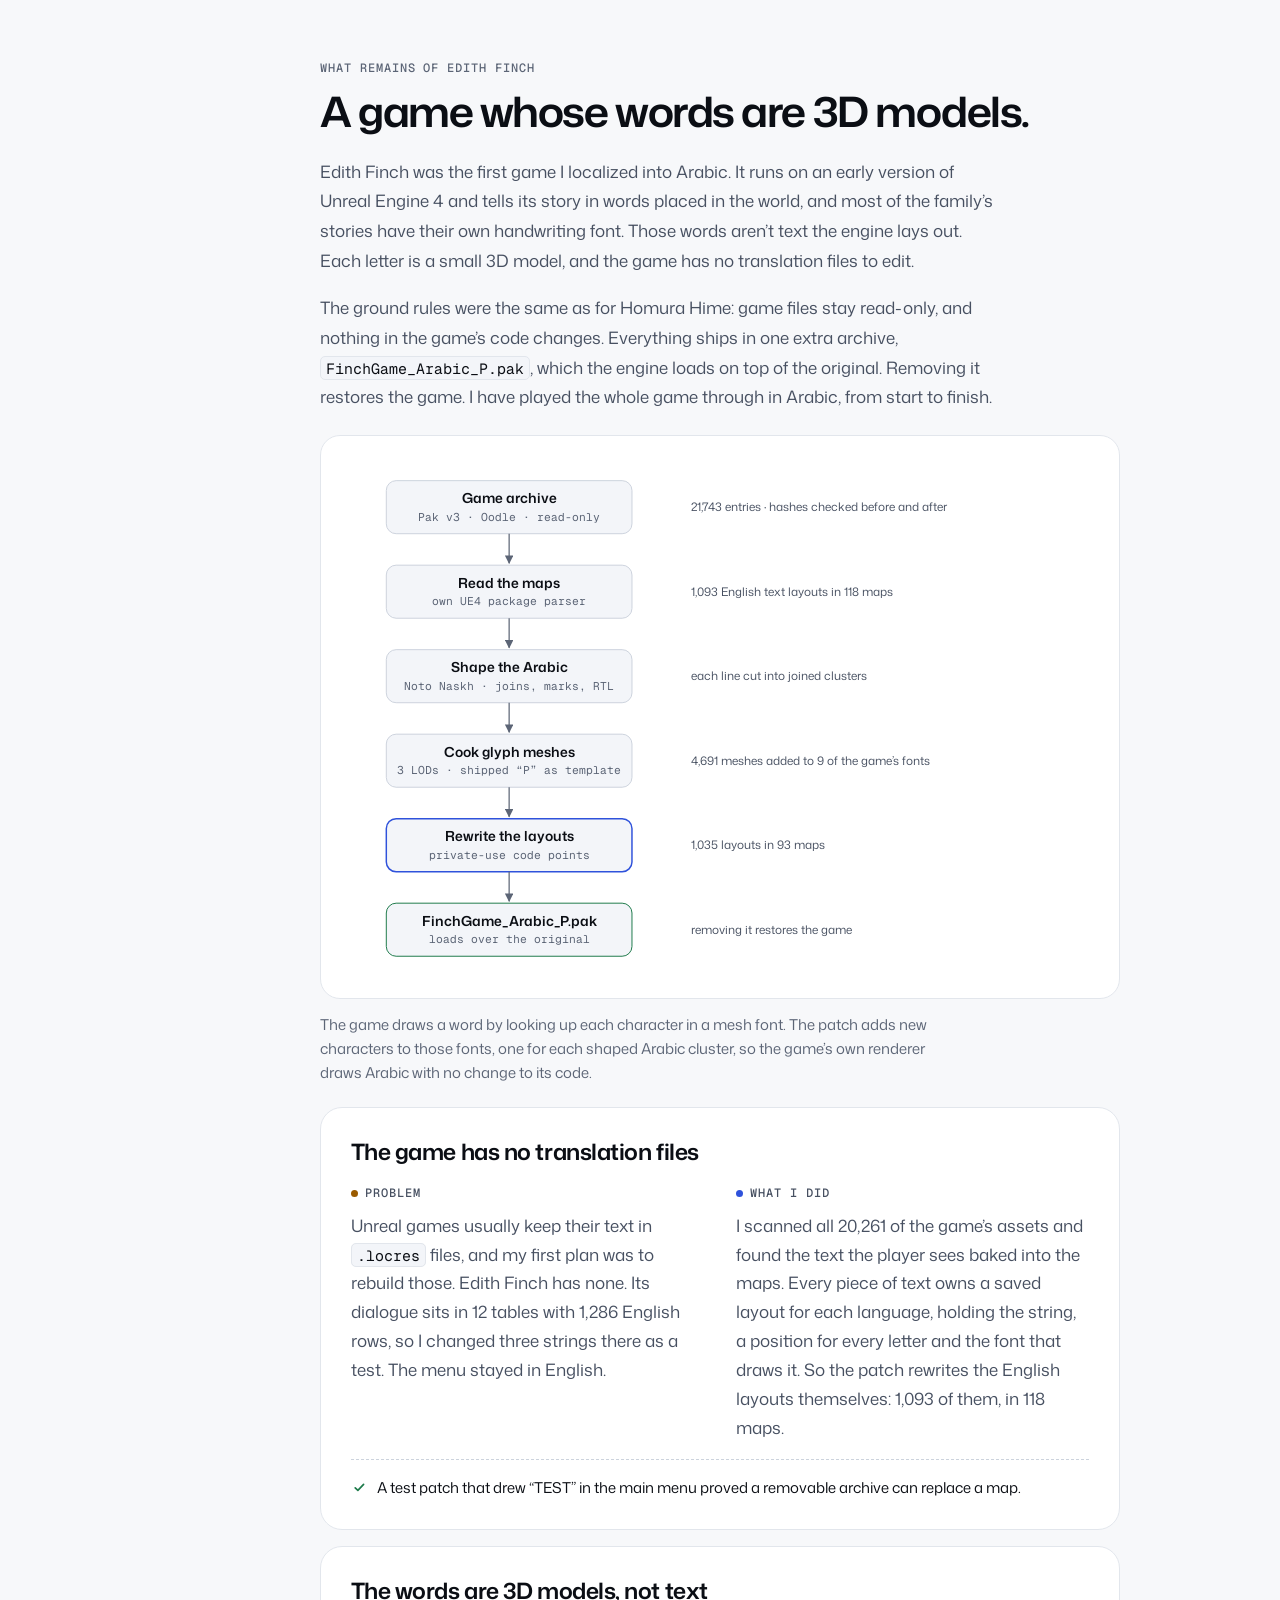
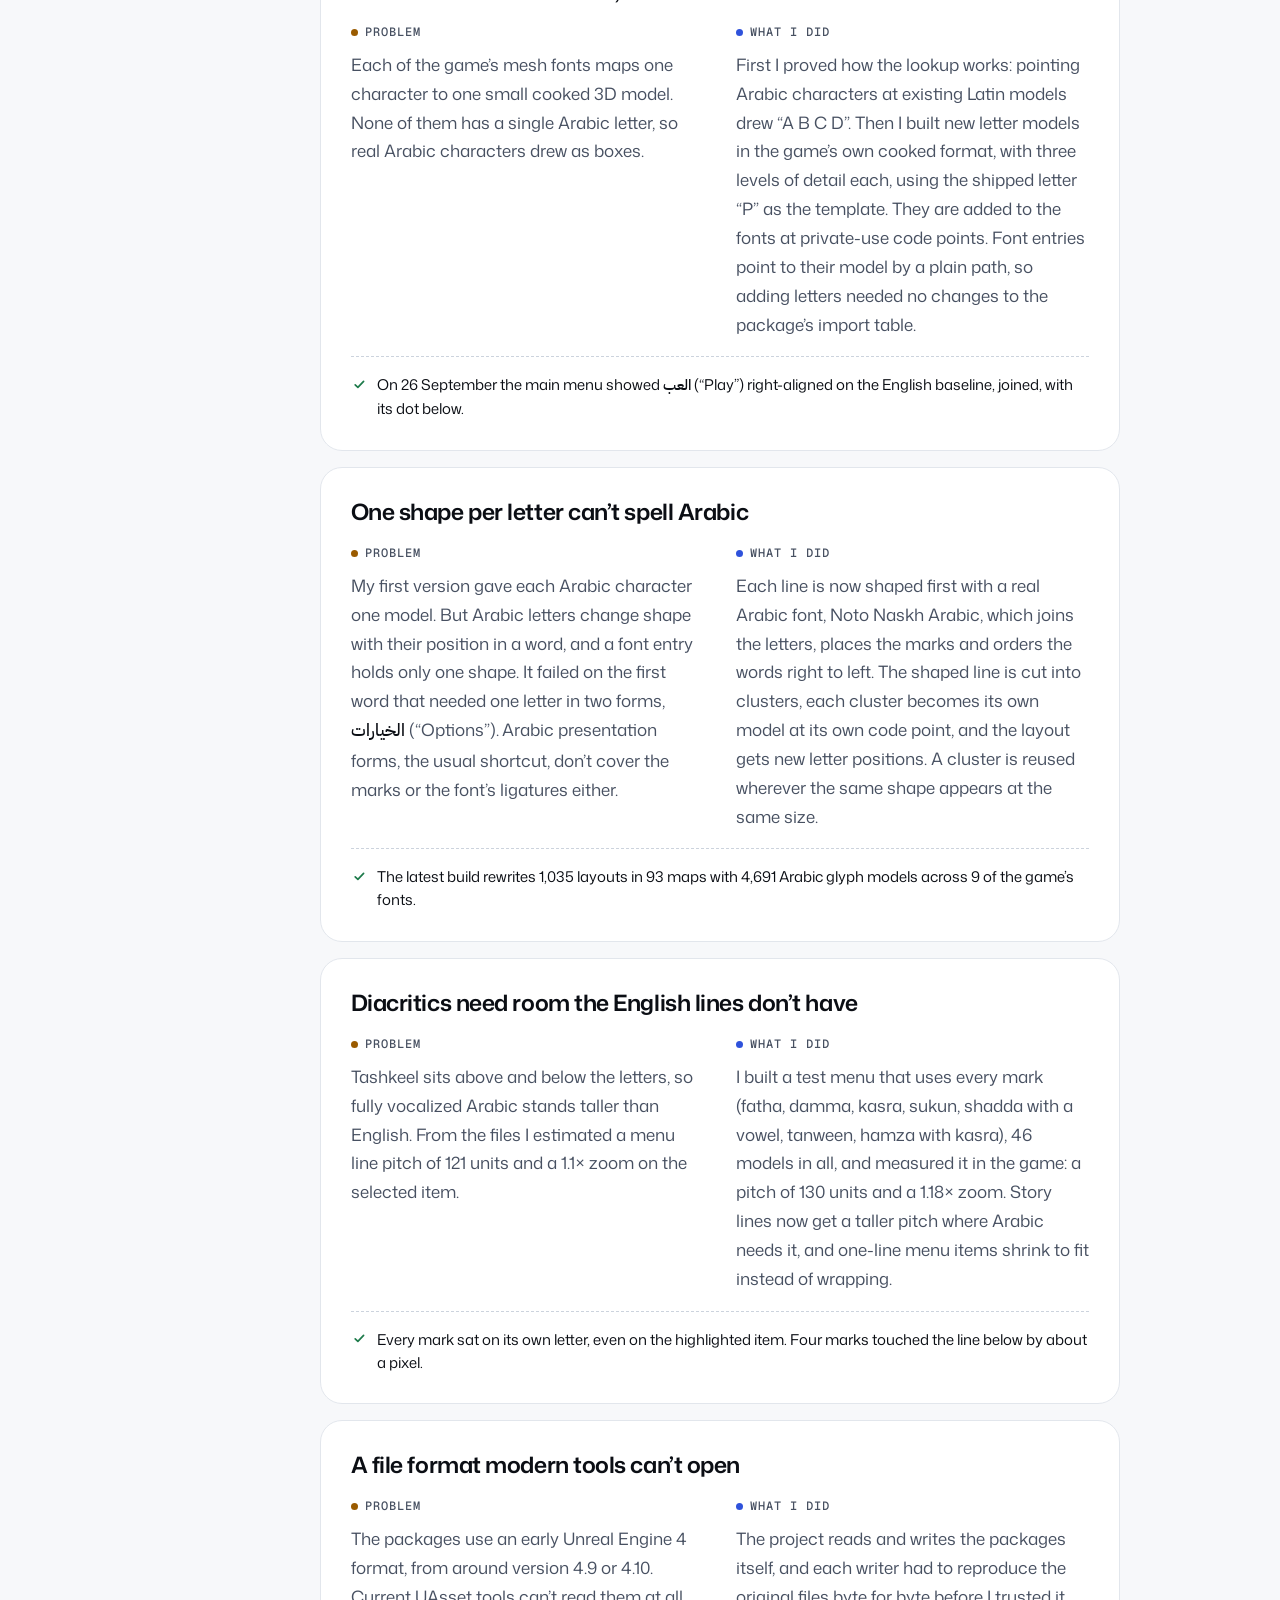
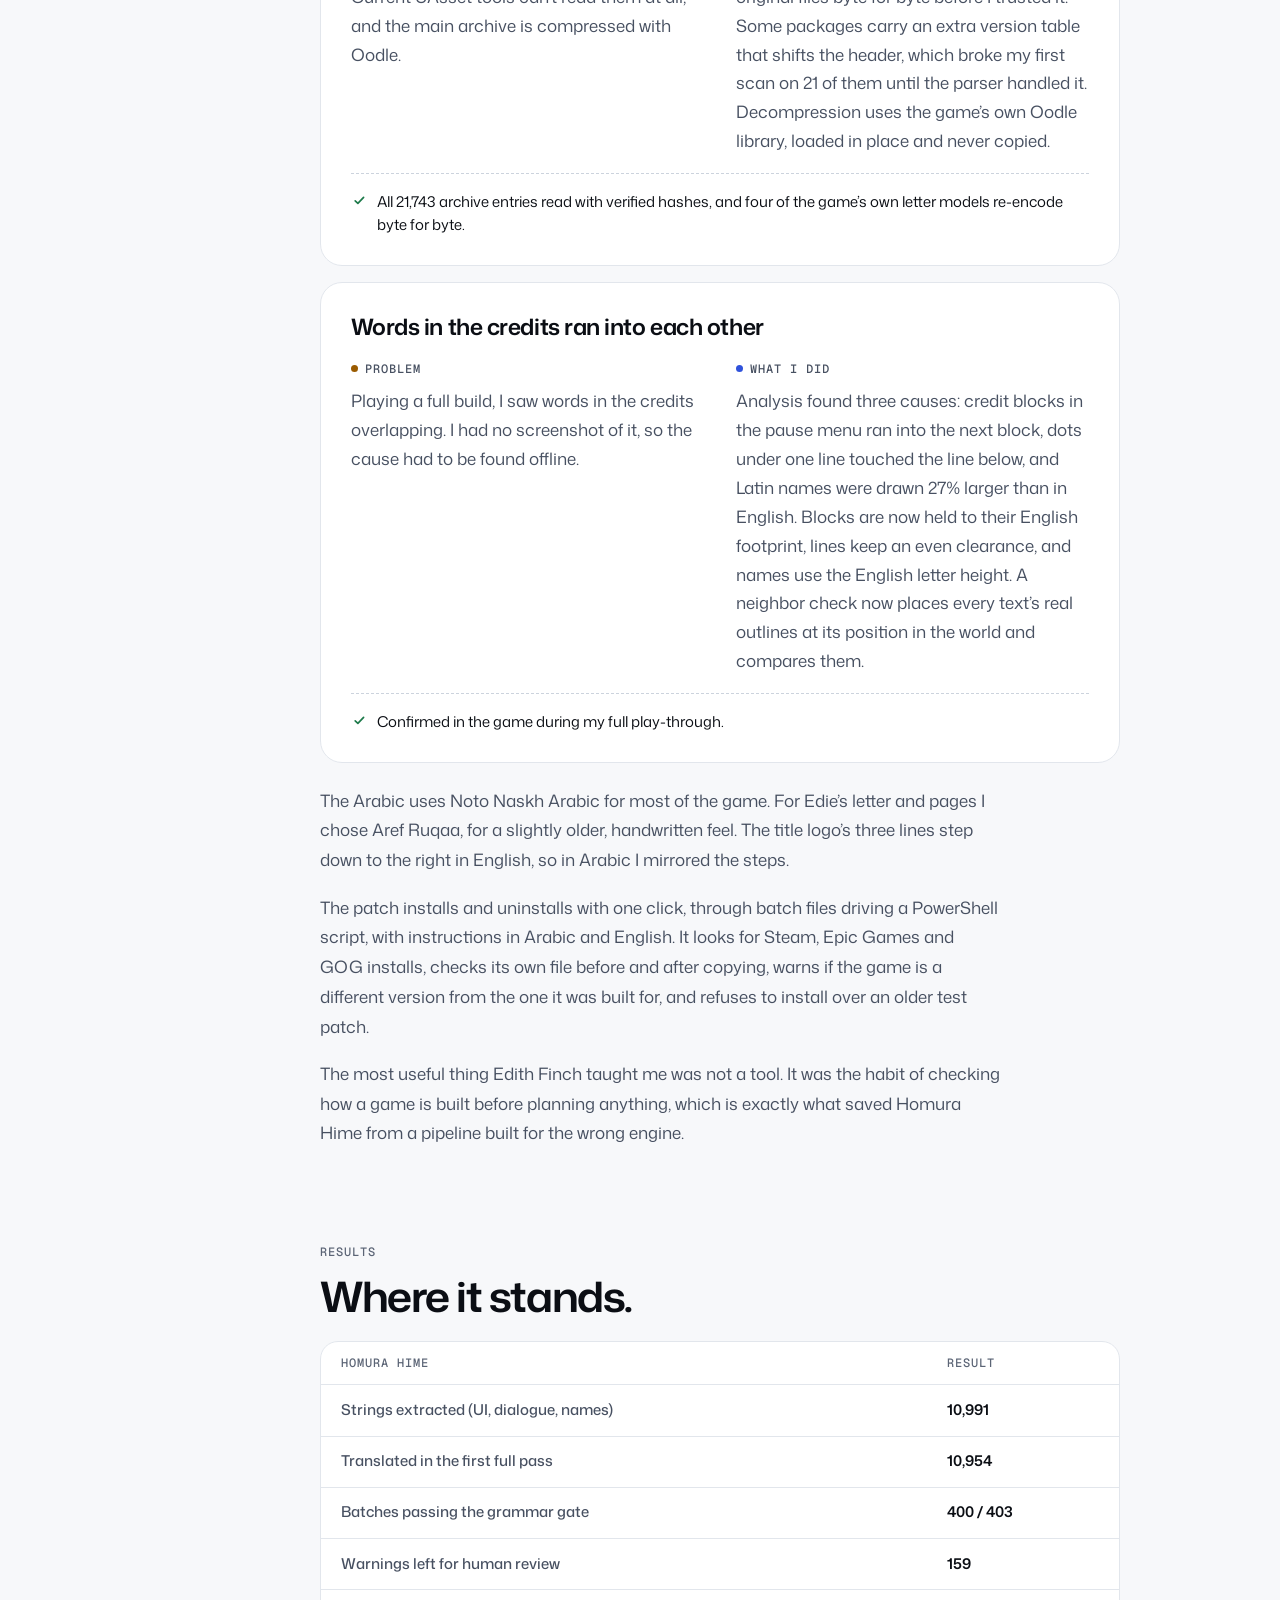
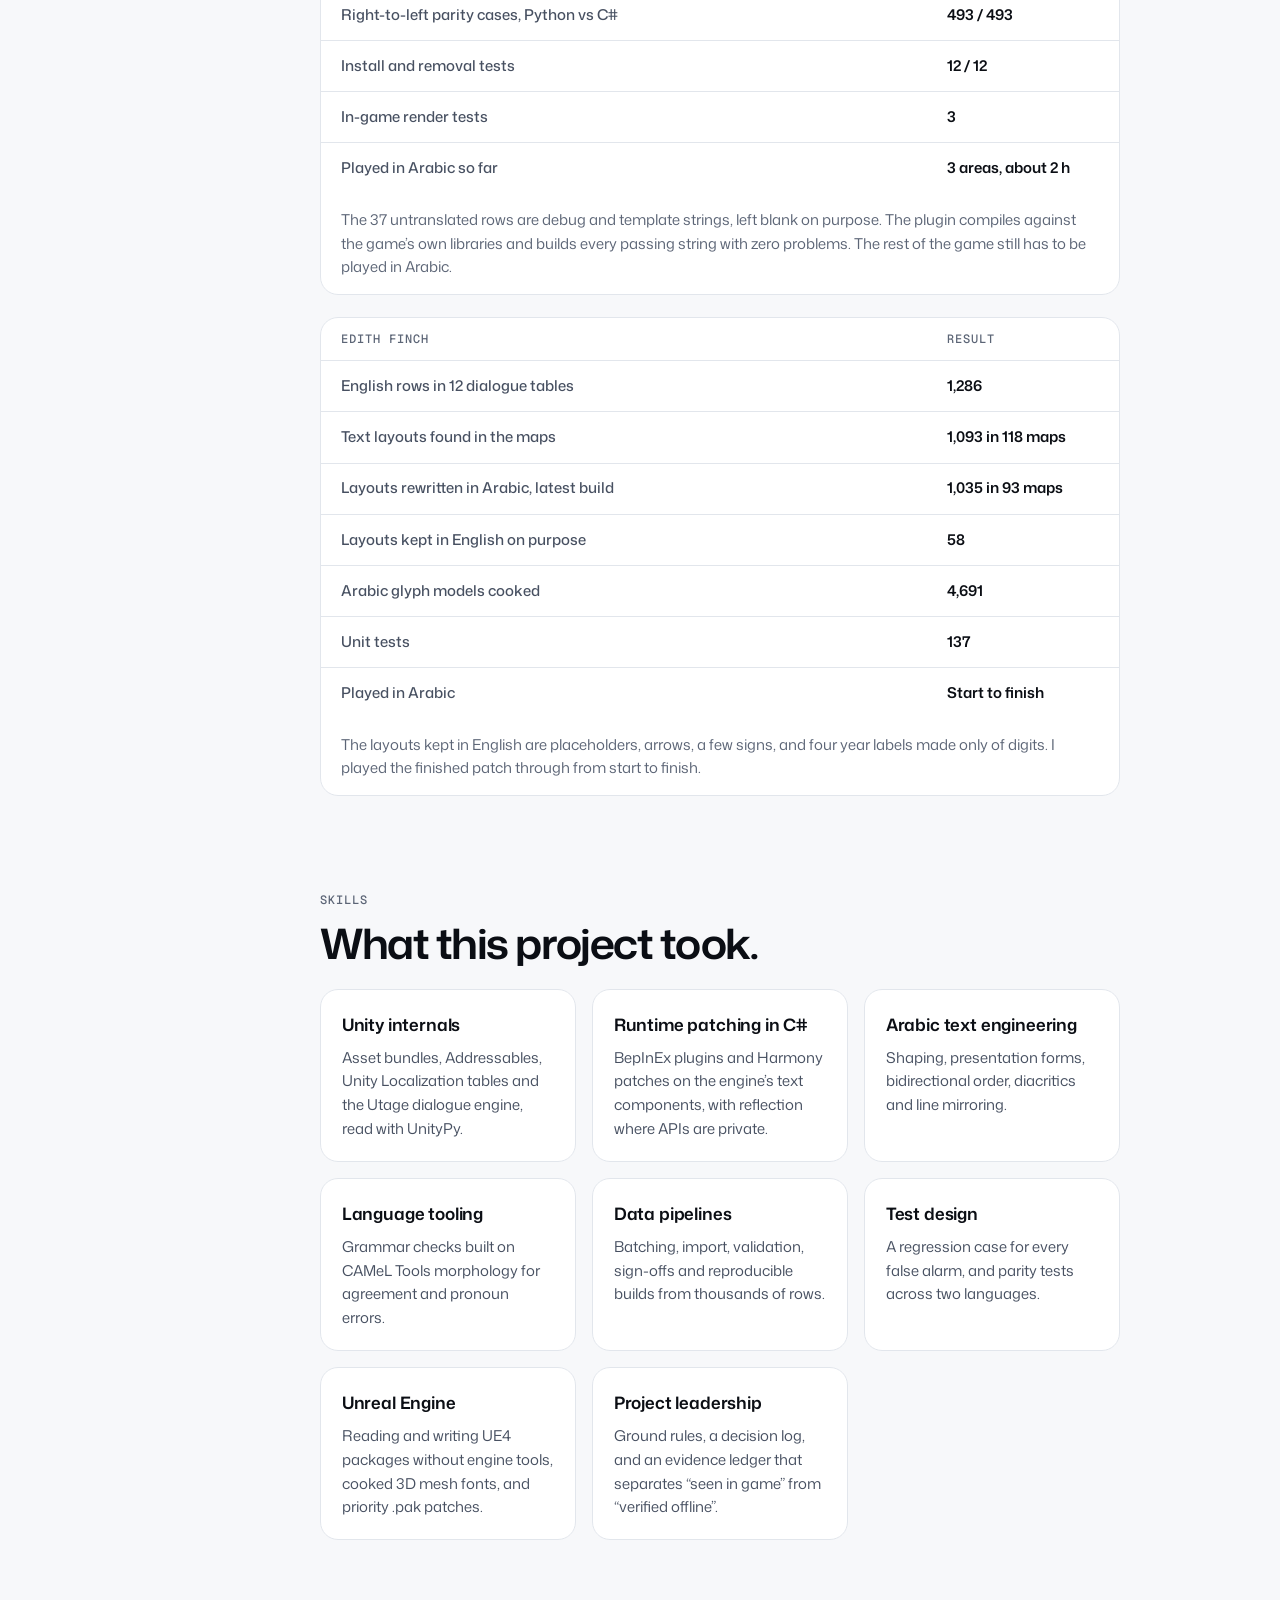
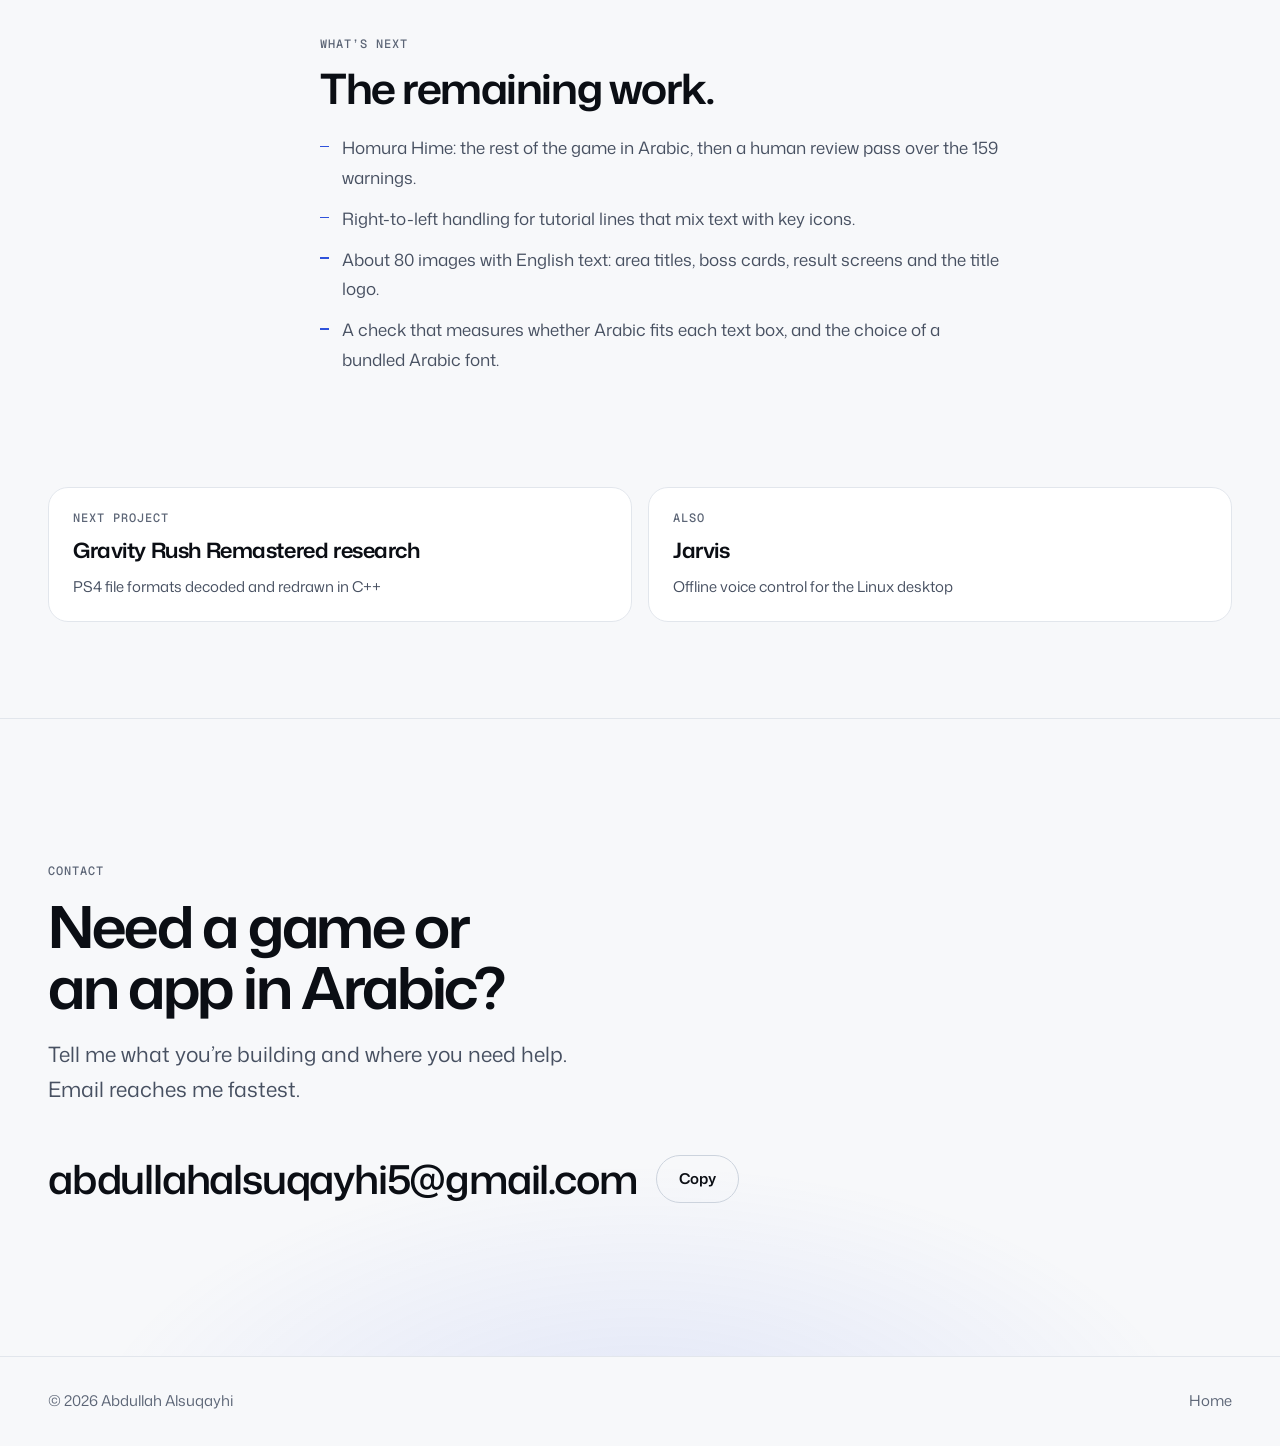
==== commit 5ceb59f0: "Show each game's localization status and tidy wording - Two status pills, Edith Finch complete and H" ====
--- a/arabic-localization/index.html
+++ b/arabic-localization/index.html
@@ -53,7 +53,7 @@
     <header class="cs-hero">
       <div class="wrap">
         <a class="back rise" style="--d:0" href="../#work"><svg viewBox="0 0 16 16" aria-hidden="true"><path fill="none" stroke="currentColor" stroke-width="1.6" stroke-linecap="round" stroke-linejoin="round" d="M13 8H3M7 4 3 8l4 4"/></svg>All work</a>
-        <div class="cs-kicker rise" style="--d:1"><p class="eyebrow">Case study · Localization · 2026</p><span class="status testing"><i></i>In-game testing</span></div>
+        <div class="cs-kicker rise" style="--d:1"><p class="eyebrow">Case study · Localization · 2026</p><span class="statuses"><span class="status"><i></i>Edith Finch complete</span><span class="status testing"><i></i>Homura Hime in testing</span></span></div>
         <h1 class="rise" style="--d:1">Arabic for games that shipped without it</h1>
         <p class="cs-sub rise" style="--d:2">Homura Hime and What Remains of Edith Finch, in Arabic.</p>
         <p class="cs-lede rise" style="--d:3">Neither game supports Arabic, and neither engine draws it correctly on its own. Arabic letters join and change shape, sentences run right to left, and diacritics sit above and below their letters. These games’ text systems assume none of that. For Homura Hime I built the whole pipeline, from pulling every string out of the game to a plugin that draws Arabic in its menus and dialogue. For Edith Finch, where most words on screen are 3D models, I built Arabic letter models in the game’s own format and played the whole game through in Arabic.</p>
@@ -424,7 +424,7 @@
               <h3>Words in the credits ran into each other</h3>
               <div class="pf">
                 <div><p class="tag">Problem</p><p>Playing a full build, I saw words in the credits overlapping. I had no screenshot of it, so the cause had to be found offline.</p></div>
-                <div><p class="tag fix">What I did</p><p>Analysis found three causes: credit blocks in the pause menu ran into the next block, dots under one line touched the line below, and Latin names were drawn 27% larger than in English. Blocks are now held to their English footprint, lines keep an even clearance, and names use the English letter height. A neighbour check now places every text’s real outlines at its position in the world and compares them.</p></div>
+                <div><p class="tag fix">What I did</p><p>Analysis found three causes: credit blocks in the pause menu ran into the next block, dots under one line touched the line below, and Latin names were drawn 27% larger than in English. Blocks are now held to their English footprint, lines keep an even clearance, and names use the English letter height. A neighbor check now places every text’s real outlines at its position in the world and compares them.</p></div>
               </div>
               <p class="result"><svg viewBox="0 0 20 20" aria-hidden="true"><path fill="none" stroke="currentColor" stroke-width="2" stroke-linecap="round" stroke-linejoin="round" d="m5 10.5 3.2 3L15 6.5"/></svg>Confirmed in the game during my full play-through.</p>
             </article>
--- a/assets/site.css
+++ b/assets/site.css
@@ -195,6 +195,7 @@
 .status{display:inline-flex;align-items:center;gap:.45rem;padding:.2rem .65rem;border:1px solid var(--line);border-radius:999px;font:500 var(--fs-xs)/1.5 var(--sans);color:var(--fg-2)}
 .status i{width:.4rem;height:.4rem;border-radius:50%;background:var(--ok)}
 .status.testing i{background:var(--accent)}
+.statuses{display:flex;flex-wrap:wrap;gap:.5rem}
 .case h3{font-size:var(--fs-xl);font-weight:640;font-stretch:110%;line-height:1.05;letter-spacing:-.035em;text-wrap:balance}
 .case h3 a{text-decoration:none}
 .case h3 a:hover{color:var(--accent)}
